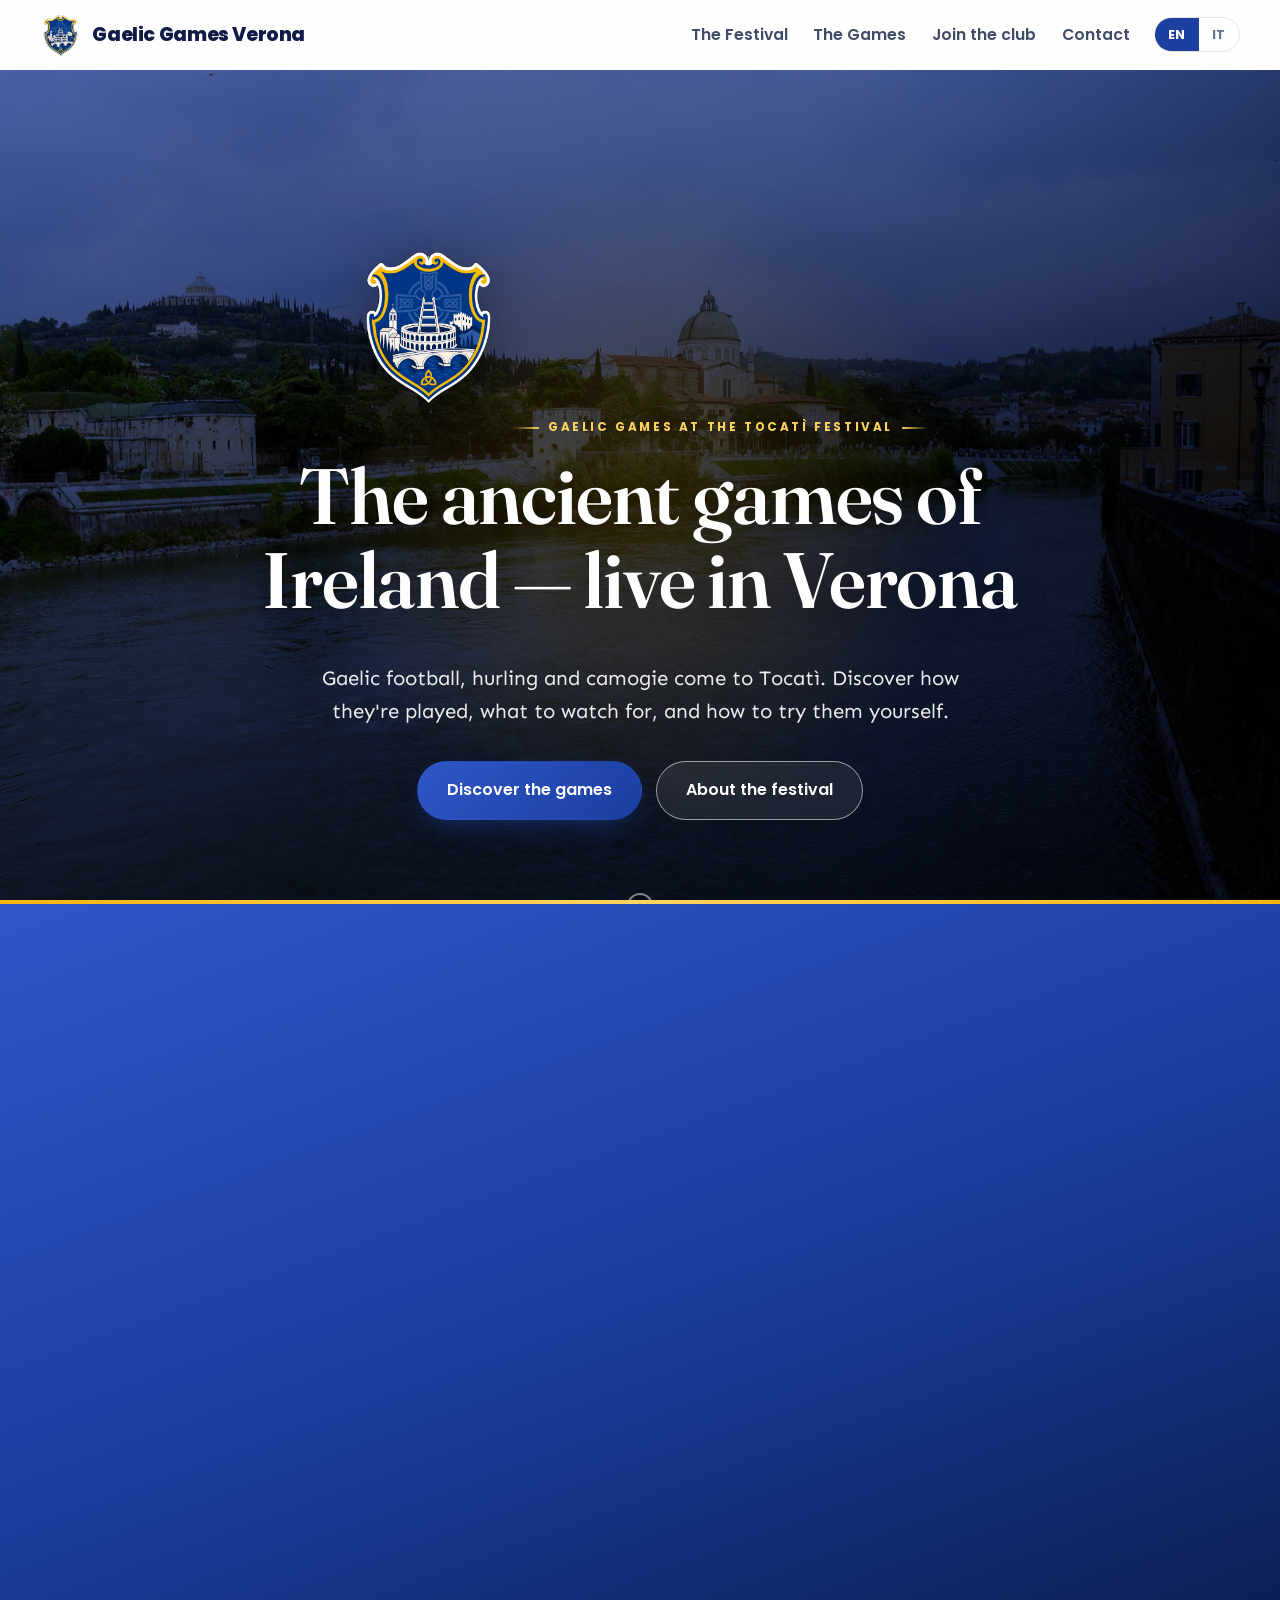
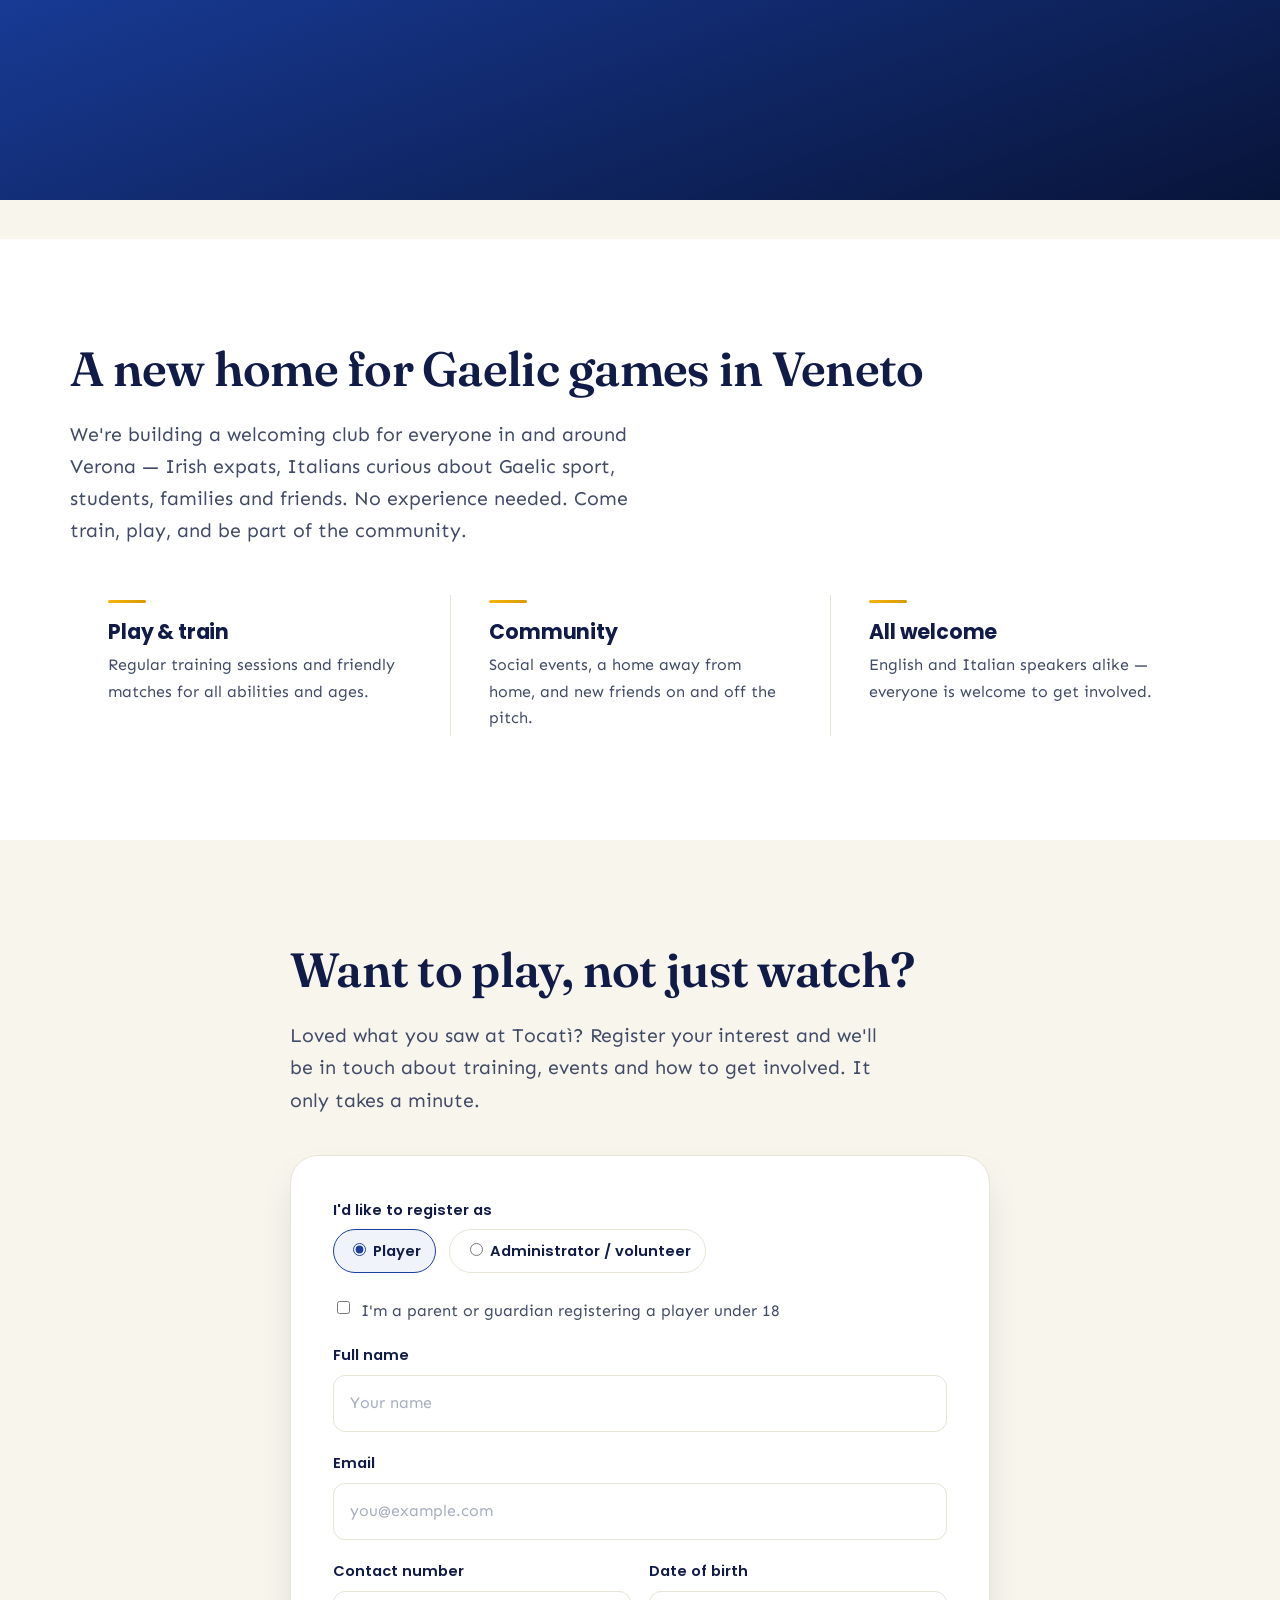
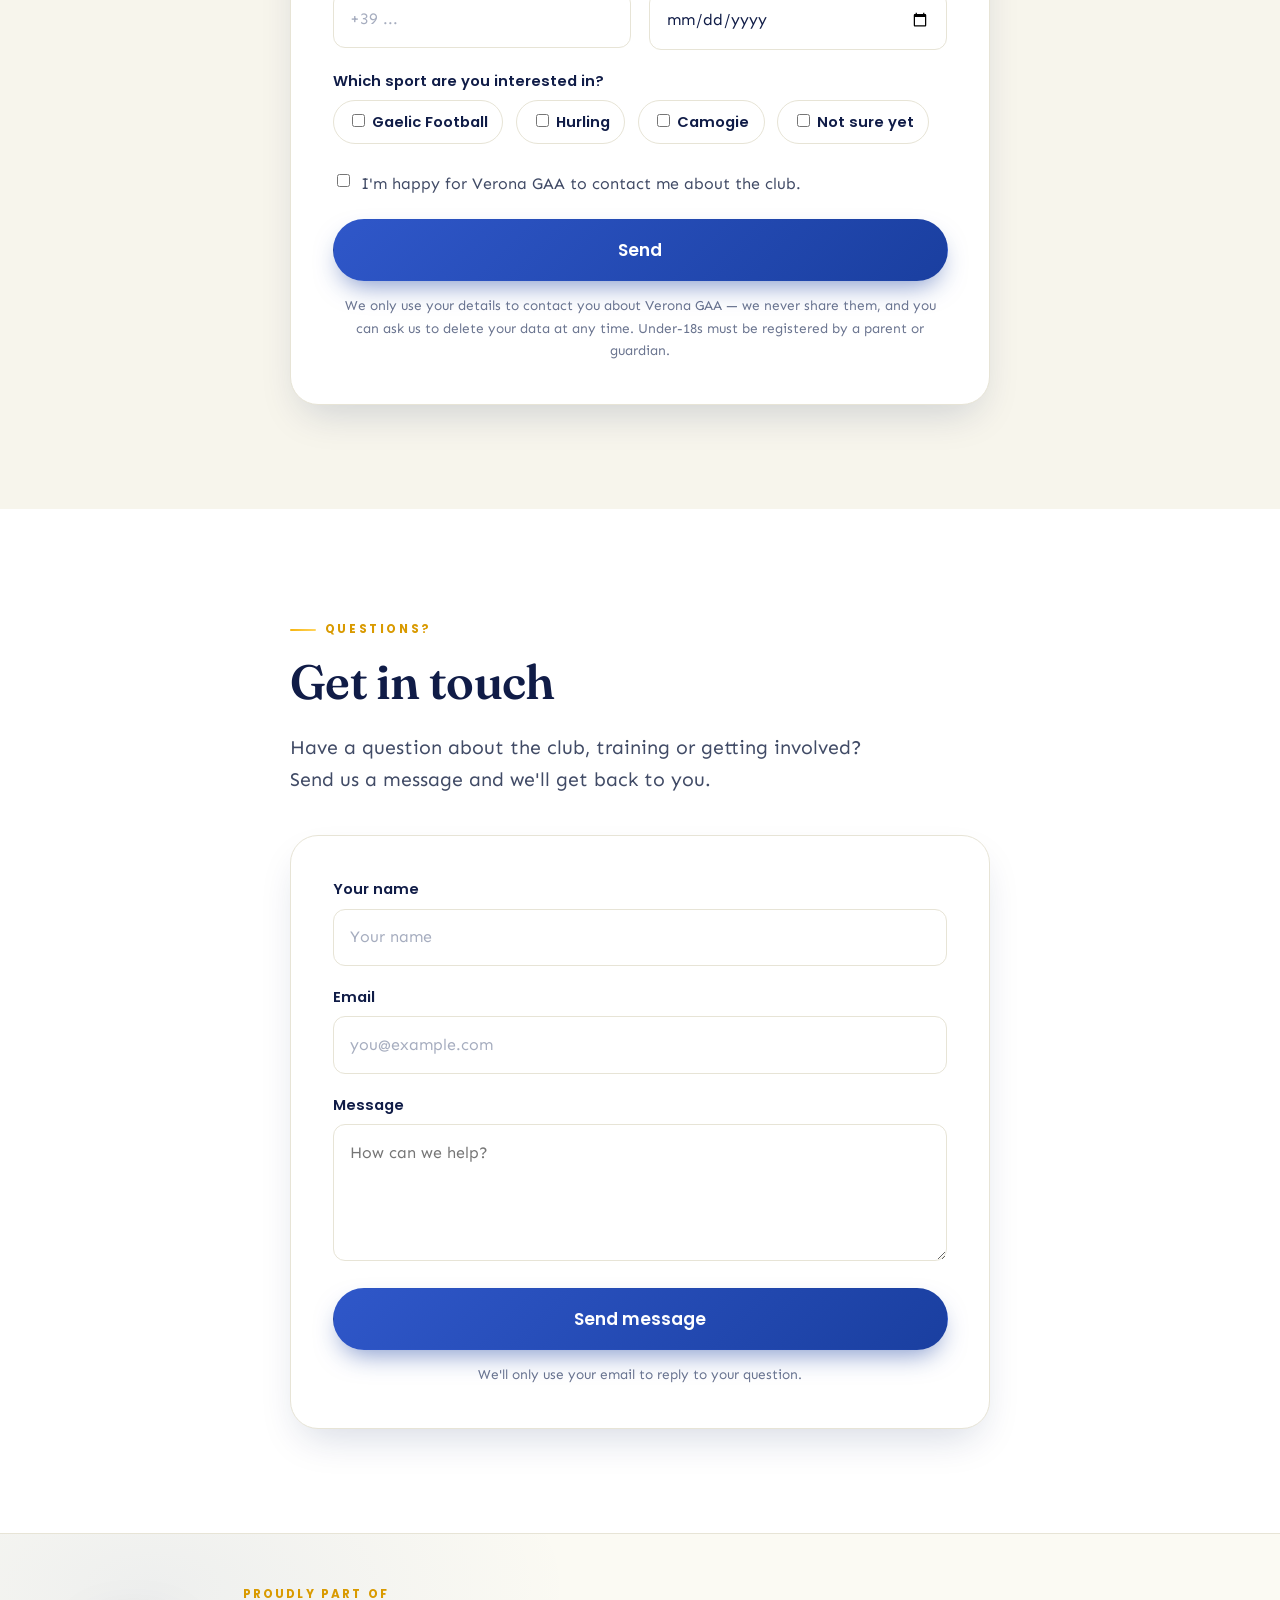
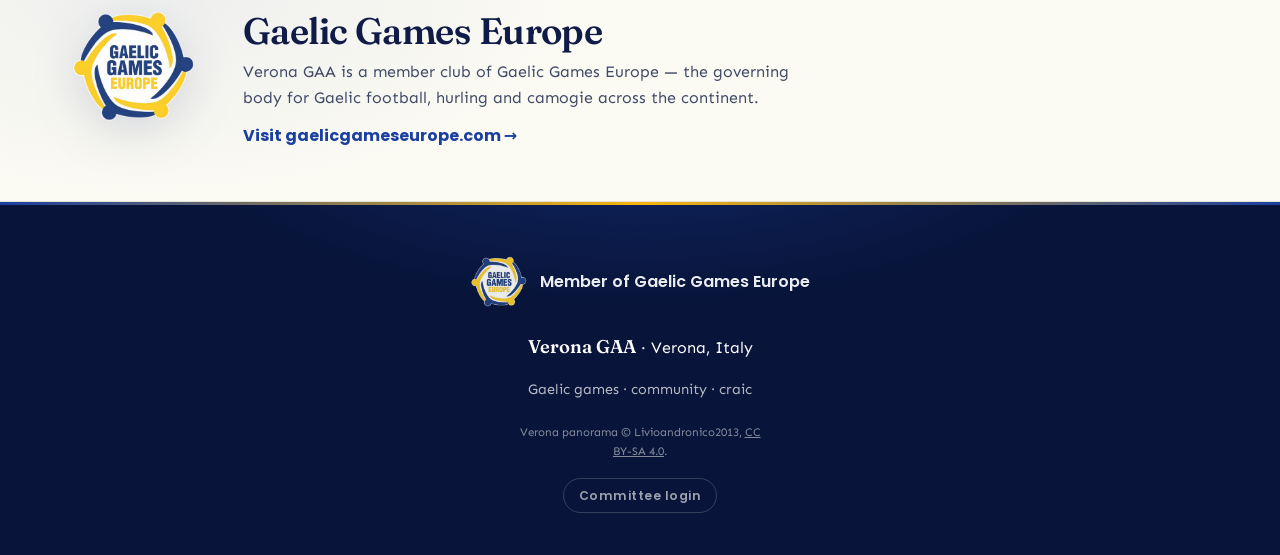
==== index.html @ ad92bbb5 "Desktop About: slicker editorial columns (drop emoji boxes) Replace the three emoji-in-tile cards wi" ====
<!DOCTYPE html>
<html lang="en">
<head>
  <meta charset="UTF-8" />
  <meta name="viewport" content="width=device-width, initial-scale=1.0" />
  <title>Verona GAA — Gaelic Games &amp; Community</title>
  <meta name="description" content="Verona GAA — a new Gaelic Athletic Association club and community in Verona, Italy. Gaelic football, hurling, camogie and craic. All welcome." />
  <link rel="preconnect" href="https://fonts.googleapis.com" />
  <link rel="preconnect" href="https://fonts.gstatic.com" crossorigin />
  <link href="https://fonts.googleapis.com/css2?family=Fraunces:opsz,wght@9..144,400;9..144,500;9..144,600;9..144,700;9..144,900&family=Poppins:wght@400;500;600;700;800&family=Sen:wght@400;600;700;800&display=swap" rel="stylesheet" />
  <link rel="stylesheet" href="styles.css" />
</head>
<body>
  <!-- ===== Header ===== -->
  <header class="site-header">
    <a class="brand" href="#top">
      <img src="assets/crest.png" alt="Verona GAA crest" class="brand-crest" onerror="this.style.display='none'" />
      <span class="brand-name">Gaelic&nbsp;Games&nbsp;Verona</span>
    </a>
    <button class="nav-toggle" type="button" aria-label="Menu" aria-expanded="false" aria-controls="site-nav">
      <span></span><span></span><span></span>
    </button>
    <nav class="site-nav" id="site-nav">
      <a href="#festival" data-i18n="nav.festival">The Festival</a>
      <a href="#games" data-i18n="nav.games">The Games</a>
      <a href="#join" data-i18n="nav.join">Join the club</a>
      <a href="#contact" data-i18n="nav.contact">Contact</a>
    </nav>
    <div class="lang-switch" role="group" aria-label="Language">
      <button type="button" data-lang="en" class="lang-btn is-active" aria-pressed="true">EN</button>
      <button type="button" data-lang="it" class="lang-btn" aria-pressed="false">IT</button>
    </div>
  </header>

  <!-- ===== Hero ===== -->
  <section class="hero" id="top">
    <div class="hero-inner">
      <img src="assets/crest.png" alt="Verona GAA crest" class="hero-crest" onerror="this.style.display='none'" />
      <p class="eyebrow" data-i18n="hero.eyebrow">Gaelic games in Verona, Italy</p>
      <h1 data-i18n="hero.title">Bringing Gaelic games to Verona</h1>
      <p class="hero-sub" data-i18n="hero.sub">A brand-new GAA club and community. Football, hurling, camogie — and plenty of craic. Whether you're Irish abroad, local, or brand new to the game, there's a place for you.</p>
      <div class="hero-cta hero-cta--desktop">
        <a href="#games" class="btn btn-primary" data-i18n="hero.ctaJoin">Discover the games</a>
        <a href="#festival" class="btn btn-ghost" data-i18n="hero.ctaLearn">About the festival</a>
      </div>
      <div class="hero-cta hero-cta--mobile">
        <a href="#join" class="btn btn-primary" data-i18n="hero.ctaJoinClub">Join the club</a>
        <a href="#games" class="btn btn-ghost" data-i18n="hero.ctaDiscover">Discover the games</a>
      </div>
    </div>
    <a href="#about" class="hero-scroll" aria-label="Scroll down">
      <span class="hero-scroll-dot"></span>
    </a>
  </section>

  <!-- ===== Brought to you by Tocatì ===== -->
  <section class="festival" id="festival">
    <div class="festival-inner">
      <div class="festival-logo-wrap">
        <img src="assets/tocati-festival-logo.jpg" alt="Tocatì Festival logo" class="festival-logo"
             onerror="this.onerror=null; this.closest('.festival-logo-wrap').style.display='none';" />
      </div>
      <div class="festival-text">
        <p class="eyebrow festival-kicker" data-i18n="festival.kicker">Brought to you by</p>
        <h2 data-i18n="festival.title">The Tocatì Festival</h2>
        <p class="festival-body" data-i18n="festival.body">Tocatì — “tòca-a-tì”, your turn — is Verona's international festival of street games. Since 2003 it has turned the city into a free, open celebration of traditional play from around the world.</p>
      </div>
      <div class="festival-cta">
        <a class="btn btn-primary" href="https://tocati.it/en/" target="_blank" rel="noopener" data-i18n="festival.link">Explore the festival</a>
      </div>
    </div>
  </section>

  <!-- ===== The Games — photo scroller + lightbox ("What is hurling?") =====
       ADD A PHOTO:  drop a JPG in assets/games/<slug>.jpg and, in that game's
                     <span class="tile-thumb">, add <img src="assets/games/<slug>.jpg" alt="">
                     as the first child. It covers the colour placeholder automatically.
       ADD A VIDEO:  in that game's <div class="tile-detail">, replace the
                     <div class="game-video game-video--empty">…</div> with:
                       <div class="game-video"><iframe src="https://www.youtube.com/embed/ID"
                         title="…" loading="lazy" allowfullscreen></iframe></div>
       EDIT TEXT:    change the games.<slug>.* strings in i18n.js (en AND it).
       ============================================================ -->
  <section class="section section-alt" id="games">
    <div class="section-inner">
      <p class="eyebrow" data-i18n="games.kicker">Watch &amp; learn</p>
      <h2 data-i18n="games.title">The games we're bringing to Tocatì</h2>
      <p class="lead games-intro" data-i18n="games.intro">Traditional Irish games and sports, played live in the streets. Tap any one to watch it in action and learn what you're seeing.</p>
    </div>

    <div class="games-rail-wrap">
      <ul class="games-rail" id="games-rail">
        <li class="game-tile">
          <button class="tile-btn" type="button" data-game="football" aria-haspopup="dialog">
            <span class="tile-thumb" data-thumb="football">
              <img class="tile-photo" alt="" loading="lazy" src="https://i.ytimg.com/vi/vSOe-USZzok/maxresdefault.jpg" onerror="this.onerror=null;this.src='https://i.ytimg.com/vi/vSOe-USZzok/hqdefault.jpg'" />
              <!-- Add a photo: insert <img src="assets/games/football.jpg" alt=""> as the FIRST child of this span -->
              <span class="tile-num">01</span>
              <span class="tile-play" aria-hidden="true"></span>
            </span>
            <span class="tile-body">
              <span class="tile-title" data-i18n="games.football.title">Gaelic Football</span>
              <span class="tile-sum" data-i18n="games.football.sum">A fast, skilful mix of soccer and rugby played with a round ball.</span>
              <span class="tile-cta"><span data-i18n="games.tileCta">Watch &amp; learn</span> &rarr;</span>
            </span>
          </button>
          <div class="tile-detail" hidden>
            <div class="game-video"><iframe src="https://www.youtube-nocookie.com/embed/vSOe-USZzok" title="Gaelic Football" loading="lazy" allow="accelerometer; autoplay; clipboard-write; encrypted-media; gyroscope; picture-in-picture" referrerpolicy="strict-origin-when-cross-origin" allowfullscreen></iframe></div>
            <p class="game-desc" data-i18n="games.football.desc">Fifteen players a side carry, bounce, kick and hand-pass the ball, scoring a point over the crossbar or a three-point goal into the net. Watch for the high catch and long, arcing kicks curling between the posts.</p>
          </div>
        </li>

        <li class="game-tile">
          <button class="tile-btn" type="button" data-game="hurling" aria-haspopup="dialog">
            <span class="tile-thumb" data-thumb="hurling">
              <img class="tile-photo" alt="" loading="lazy" src="https://i.ytimg.com/vi/biFcgUB98ns/maxresdefault.jpg" onerror="this.onerror=null;this.src='https://i.ytimg.com/vi/biFcgUB98ns/hqdefault.jpg'" />
              <!-- Add a photo: insert <img src="assets/games/hurling.jpg" alt=""> as the FIRST child of this span -->
              <span class="tile-num">02</span>
              <span class="tile-play" aria-hidden="true"></span>
            </span>
            <span class="tile-body">
              <span class="tile-title" data-i18n="games.hurling.title">Hurling</span>
              <span class="tile-sum" data-i18n="games.hurling.sum">One of the world's oldest and fastest field sports, played with a stick and ball.</span>
              <span class="tile-cta"><span data-i18n="games.tileCta">Watch &amp; learn</span> &rarr;</span>
            </span>
          </button>
          <div class="tile-detail" hidden>
            <div class="game-video"><iframe src="https://www.youtube-nocookie.com/embed/biFcgUB98ns" title="Hurling" loading="lazy" allow="accelerometer; autoplay; clipboard-write; encrypted-media; gyroscope; picture-in-picture" referrerpolicy="strict-origin-when-cross-origin" allowfullscreen></iframe></div>
            <p class="game-desc" data-i18n="games.hurling.desc">Played with a wooden stick (the hurley) and a small ball (the sliotar), struck along the ground or through the air at over 100 km/h. Watch for players catching a flying sliotar bare-handed and strikes sent the length of the field.</p>
          </div>
        </li>

        <li class="game-tile">
          <button class="tile-btn" type="button" data-game="roadbowling" aria-haspopup="dialog">
            <span class="tile-thumb" data-thumb="roadbowling">
              <img class="tile-photo" alt="" loading="lazy" src="https://i.ytimg.com/vi/viaYwBk9_KU/maxresdefault.jpg" onerror="this.onerror=null;this.src='https://i.ytimg.com/vi/viaYwBk9_KU/hqdefault.jpg'" />
              <!-- Add a photo: insert <img src="assets/games/roadbowling.jpg" alt=""> as the FIRST child of this span -->
              <span class="tile-num">03</span>
              <span class="tile-play" aria-hidden="true"></span>
            </span>
            <span class="tile-body">
              <span class="tile-title" data-i18n="games.roadbowling.title">Road Bowling</span>
              <span class="tile-sum" data-i18n="games.roadbowling.sum">A country-road sport: hurl a small iron ball along the course in as few throws as possible.</span>
              <span class="tile-cta"><span data-i18n="games.tileCta">Watch &amp; learn</span> &rarr;</span>
            </span>
          </button>
          <div class="tile-detail" hidden>
            <div class="game-video"><iframe src="https://www.youtube-nocookie.com/embed/viaYwBk9_KU" title="Road Bowling" loading="lazy" allow="accelerometer; autoplay; clipboard-write; encrypted-media; gyroscope; picture-in-picture" referrerpolicy="strict-origin-when-cross-origin" allowfullscreen></iframe></div>
            <p class="game-desc" data-i18n="games.roadbowling.desc">Description coming soon — we're adding this shortly.</p>
          </div>
        </li>

        <li class="game-tile">
          <button class="tile-btn" type="button" data-game="stonelifting" aria-haspopup="dialog">
            <span class="tile-thumb" data-thumb="stonelifting">
              <img class="tile-photo" alt="" loading="lazy" src="https://i.ytimg.com/vi/-VRlSccPJhk/maxresdefault.jpg" onerror="this.onerror=null;this.src='https://i.ytimg.com/vi/-VRlSccPJhk/hqdefault.jpg'" />
              <!-- Add a photo: insert <img src="assets/games/stonelifting.jpg" alt=""> as the FIRST child of this span -->
              <span class="tile-num">04</span>
              <span class="tile-play" aria-hidden="true"></span>
            </span>
            <span class="tile-body">
              <span class="tile-title" data-i18n="games.stonelifting.title">Stone Lifting</span>
              <span class="tile-sum" data-i18n="games.stonelifting.sum">A raw test of strength — lifting heavy stones, a tradition shared across many cultures.</span>
              <span class="tile-cta"><span data-i18n="games.tileCta">Watch &amp; learn</span> &rarr;</span>
            </span>
          </button>
          <div class="tile-detail" hidden>
            <div class="game-video"><iframe src="https://www.youtube-nocookie.com/embed/-VRlSccPJhk" title="Stone Lifting" loading="lazy" allow="accelerometer; autoplay; clipboard-write; encrypted-media; gyroscope; picture-in-picture" referrerpolicy="strict-origin-when-cross-origin" allowfullscreen></iframe></div>
            <p class="game-desc" data-i18n="games.stonelifting.desc">Description coming soon — we're adding this shortly.</p>
          </div>
        </li>

        <li class="game-tile">
          <button class="tile-btn" type="button" data-game="bataireacht" aria-haspopup="dialog">
            <span class="tile-thumb" data-thumb="bataireacht">
              <img class="tile-photo" alt="" loading="lazy" src="https://i.ytimg.com/vi/kP6BLHADvZk/maxresdefault.jpg" onerror="this.onerror=null;this.src='https://i.ytimg.com/vi/kP6BLHADvZk/hqdefault.jpg'" />
              <!-- Add a photo: insert <img src="assets/games/bataireacht.jpg" alt=""> as the FIRST child of this span -->
              <span class="tile-num">05</span>
              <span class="tile-play" aria-hidden="true"></span>
            </span>
            <span class="tile-body">
              <span class="tile-title" data-i18n="games.bataireacht.title">Bataireacht</span>
              <span class="tile-sum" data-i18n="games.bataireacht.sum">Traditional Irish stick-fighting, played with a wooden stick known as the bata.</span>
              <span class="tile-cta"><span data-i18n="games.tileCta">Watch &amp; learn</span> &rarr;</span>
            </span>
          </button>
          <div class="tile-detail" hidden>
            <div class="game-video"><iframe src="https://www.youtube-nocookie.com/embed/kP6BLHADvZk" title="Bataireacht" loading="lazy" allow="accelerometer; autoplay; clipboard-write; encrypted-media; gyroscope; picture-in-picture" referrerpolicy="strict-origin-when-cross-origin" allowfullscreen></iframe></div>
            <p class="game-desc" data-i18n="games.bataireacht.desc">Description coming soon — we're adding this shortly.</p>
          </div>
        </li>

        <li class="game-tile">
          <button class="tile-btn" type="button" data-game="handball" aria-haspopup="dialog">
            <span class="tile-thumb" data-thumb="handball">
              <img class="tile-photo" alt="" loading="lazy" src="https://i.ytimg.com/vi/opKbELbJEQQ/maxresdefault.jpg" onerror="this.onerror=null;this.src='https://i.ytimg.com/vi/opKbELbJEQQ/hqdefault.jpg'" />
              <!-- Add a photo: insert <img src="assets/games/handball.jpg" alt=""> as the FIRST child of this span -->
              <span class="tile-num">06</span>
              <span class="tile-play" aria-hidden="true"></span>
            </span>
            <span class="tile-body">
              <span class="tile-title" data-i18n="games.handball.title">Handball</span>
              <span class="tile-sum" data-i18n="games.handball.sum">A fast court game — strike a small ball against a wall with a gloved hand.</span>
              <span class="tile-cta"><span data-i18n="games.tileCta">Watch &amp; learn</span> &rarr;</span>
            </span>
          </button>
          <div class="tile-detail" hidden>
            <div class="game-video"><iframe src="https://www.youtube-nocookie.com/embed/opKbELbJEQQ" title="Handball" loading="lazy" allow="accelerometer; autoplay; clipboard-write; encrypted-media; gyroscope; picture-in-picture" referrerpolicy="strict-origin-when-cross-origin" allowfullscreen></iframe></div>
            <p class="game-desc" data-i18n="games.handball.desc">Description coming soon — we're adding this shortly.</p>
          </div>
        </li>

        <li class="game-tile">
          <button class="tile-btn" type="button" data-game="camogie" aria-haspopup="dialog">
            <span class="tile-thumb" data-thumb="camogie">
              <img class="tile-photo" alt="" loading="lazy" src="https://i.ytimg.com/vi/i5YweOzwYBA/maxresdefault.jpg" onerror="this.onerror=null;this.src='https://i.ytimg.com/vi/i5YweOzwYBA/hqdefault.jpg'" />
              <!-- Add a photo: insert <img src="assets/games/camogie.jpg" alt=""> as the FIRST child of this span -->
              <span class="tile-num">07</span>
              <span class="tile-play" aria-hidden="true"></span>
            </span>
            <span class="tile-body">
              <span class="tile-title" data-i18n="games.camogie.title">Camogie</span>
              <span class="tile-sum" data-i18n="games.camogie.sum">The women's game of hurling — skill, speed and serious craic.</span>
              <span class="tile-cta"><span data-i18n="games.tileCta">Watch &amp; learn</span> &rarr;</span>
            </span>
          </button>
          <div class="tile-detail" hidden>
            <div class="game-video"><iframe src="https://www.youtube-nocookie.com/embed/i5YweOzwYBA" title="Camogie" loading="lazy" allow="accelerometer; autoplay; clipboard-write; encrypted-media; gyroscope; picture-in-picture" referrerpolicy="strict-origin-when-cross-origin" allowfullscreen></iframe></div>
            <p class="game-desc" data-i18n="games.camogie.desc">The women's version of hurling, played with the same hurley and sliotar and almost identical rules, with over a century of history. Expect the same blistering skill and speed — first-touch control, overhead strikes and pinpoint scoring.</p>
          </div>
        </li>

        <li class="game-tile">
          <button class="tile-btn" type="button" data-game="pocfada" aria-haspopup="dialog">
            <span class="tile-thumb" data-thumb="pocfada">
              <img class="tile-photo" alt="" loading="lazy" src="https://i.ytimg.com/vi/NZxoW_zWszU/maxresdefault.jpg" onerror="this.onerror=null;this.src='https://i.ytimg.com/vi/NZxoW_zWszU/hqdefault.jpg'" />
              <!-- Add a photo: insert <img src="assets/games/pocfada.jpg" alt=""> as the FIRST child of this span -->
              <span class="tile-num">08</span>
              <span class="tile-play" aria-hidden="true"></span>
            </span>
            <span class="tile-body">
              <span class="tile-title" data-i18n="games.pocfada.title">Poc Fada</span>
              <span class="tile-sum" data-i18n="games.pocfada.sum">“The long puck” — send the sliotar over a set course in the fewest strikes of the hurley.</span>
              <span class="tile-cta"><span data-i18n="games.tileCta">Watch &amp; learn</span> &rarr;</span>
            </span>
          </button>
          <div class="tile-detail" hidden>
            <div class="game-video"><iframe src="https://www.youtube-nocookie.com/embed/NZxoW_zWszU" title="Poc Fada" loading="lazy" allow="accelerometer; autoplay; clipboard-write; encrypted-media; gyroscope; picture-in-picture" referrerpolicy="strict-origin-when-cross-origin" allowfullscreen></iframe></div>
            <p class="game-desc" data-i18n="games.pocfada.desc">Description coming soon — we're adding this shortly.</p>
          </div>
        </li>

        <li class="game-tile">
          <button class="tile-btn" type="button" data-game="rounders" aria-haspopup="dialog">
            <span class="tile-thumb" data-thumb="rounders">
              <img class="tile-photo" alt="" loading="lazy" src="https://i.ytimg.com/vi/kzDN1ic-Kic/maxresdefault.jpg" onerror="this.onerror=null;this.src='https://i.ytimg.com/vi/kzDN1ic-Kic/hqdefault.jpg'" />
              <!-- Add a photo: insert <img src="assets/games/rounders.jpg" alt=""> as the FIRST child of this span -->
              <span class="tile-num">09</span>
              <span class="tile-play" aria-hidden="true"></span>
            </span>
            <span class="tile-body">
              <span class="tile-title" data-i18n="games.rounders.title">Rounders</span>
              <span class="tile-sum" data-i18n="games.rounders.sum">A bat-and-ball game and one of the four Gaelic games, cousin to baseball.</span>
              <span class="tile-cta"><span data-i18n="games.tileCta">Watch &amp; learn</span> &rarr;</span>
            </span>
          </button>
          <div class="tile-detail" hidden>
            <div class="game-video"><iframe src="https://www.youtube-nocookie.com/embed/kzDN1ic-Kic" title="Rounders" loading="lazy" allow="accelerometer; autoplay; clipboard-write; encrypted-media; gyroscope; picture-in-picture" referrerpolicy="strict-origin-when-cross-origin" allowfullscreen></iframe></div>
            <p class="game-desc" data-i18n="games.rounders.desc">Description coming soon — we're adding this shortly.</p>
          </div>
        </li>
      </ul>
      <button class="rail-nav rail-prev" type="button" aria-label="Scroll left">&lsaquo;</button>
      <button class="rail-nav rail-next" type="button" aria-label="Scroll right">&rsaquo;</button>
    </div>

    <!-- Lightbox -->
    <div class="game-modal" id="game-modal" hidden>
      <div class="game-modal-backdrop" data-close></div>
      <div class="game-modal-card" role="dialog" aria-modal="true" aria-labelledby="game-modal-title">
        <button class="game-modal-close" type="button" data-close aria-label="Close">&times;</button>
        <h3 class="game-modal-title" id="game-modal-title"></h3>
        <div class="game-modal-body"></div>
      </div>
    </div>
  </section>

  <!-- ===== About / come and play ===== -->
  <section class="section" id="about">
    <div class="section-inner">
      <!-- Desktop version -->
      <div class="about-desktop">
        <h2 data-i18n="about.title">A new home for Gaelic games in Veneto</h2>
        <p class="lead" data-i18n="about.body">We're building a welcoming club for everyone in and around Verona — Irish expats, Italians curious about Gaelic sport, students, families and friends. No experience needed. Come train, play, and be part of the community.</p>
        <div class="cards">
          <div class="card">
            <span class="card-accent"></span>
            <h3 data-i18n="about.card1.title">Play &amp; train</h3>
            <p data-i18n="about.card1.body">Regular training sessions and friendly matches for all abilities and ages.</p>
          </div>
          <div class="card">
            <span class="card-accent"></span>
            <h3 data-i18n="about.card2.title">Community</h3>
            <p data-i18n="about.card2.body">Social events, a home away from home, and new friends on and off the pitch.</p>
          </div>
          <div class="card">
            <span class="card-accent"></span>
            <h3 data-i18n="about.card3.title">All welcome</h3>
            <p data-i18n="about.card3.body">English and Italian speakers alike — everyone is welcome to get involved.</p>
          </div>
        </div>
      </div>

      <!-- Mobile version: concise, editorial -->
      <div class="about-mobile">
        <p class="eyebrow" data-i18n="aboutm.kicker">The club</p>
        <h2 data-i18n="aboutm.title">A community, first</h2>
        <p class="lead" data-i18n="aboutm.body">Verona GAA is a community first — and a sports club that opens the door to international travel, new friends and the craic. Beginners welcome. Social members welcome.</p>
        <ul class="about-points">
          <li>
            <span class="ap-t" data-i18n="aboutm.p1.t">Community first</span>
            <span class="ap-d" data-i18n="aboutm.p1.d">Social members, families and friends — everyone belongs, on and off the pitch.</span>
          </li>
          <li>
            <span class="ap-t" data-i18n="aboutm.p2.t">Play &amp; travel</span>
            <span class="ap-d" data-i18n="aboutm.p2.d">Train, play and travel abroad for fixtures and tournaments — for all involved.</span>
          </li>
          <li>
            <span class="ap-t" data-i18n="aboutm.p3.t">All welcome</span>
            <span class="ap-d" data-i18n="aboutm.p3.d">Beginners thrive here — no experience needed, and every language spoken.</span>
          </li>
        </ul>
      </div>
    </div>
  </section>

  <!-- ===== Join / Form ===== -->
  <section class="section" id="join">
    <div class="section-inner section-narrow">
      <h2 data-i18n="join.title">Register your interest</h2>
      <p class="lead" data-i18n="join.body">Fill in the form below and we'll be in touch about training, events and how to get involved. It only takes a minute.</p>

      <form class="join-form" name="verona-gaa-signup" method="POST" novalidate>
        <p class="hp-field" aria-hidden="true">
          <label>Don't fill this out if you're human: <input name="bot-field" tabindex="-1" autocomplete="off" /></label>
        </p>

        <!-- Player or administrator -->
        <div class="field">
          <span class="field-label" data-i18n="form.role.label">I'd like to register as</span>
          <div class="checks">
            <label class="check"><input type="radio" name="role" value="player" checked /> <span data-i18n="form.role.player">Player</span></label>
            <label class="check"><input type="radio" name="role" value="administrator" /> <span data-i18n="form.role.admin">Administrator / volunteer</span></label>
          </div>
        </div>

        <!-- Parent registering an under-18 -->
        <label class="check parent-toggle">
          <input type="checkbox" id="is-parent" name="registering_for_u18" value="yes" />
          <span data-i18n="form.parent.toggle">I'm a parent or guardian registering a player under 18</span>
        </label>

        <!-- Player's details (shown only for U18 registrations) -->
        <fieldset class="u18-block" id="u18-block" hidden>
          <legend data-i18n="form.u18.legend">Player's details (under 18)</legend>
          <div class="field-row">
            <div class="field">
              <label for="player_name" data-i18n="form.u18.name.label">Player's full name</label>
              <input type="text" id="player_name" name="player_name" data-i18n-attr="placeholder" data-i18n="form.u18.name.ph" placeholder="Child's name" />
            </div>
            <div class="field">
              <label for="player_dob" data-i18n="form.u18.dob.label">Player's date of birth</label>
              <input type="date" id="player_dob" name="player_dob" />
            </div>
          </div>
        </fieldset>

        <p class="section-hint" id="contact-hint" data-i18n="form.contactHint" hidden>Your details (parent / guardian)</p>

        <div class="field">
          <label for="name" data-i18n="form.name.label">Full name</label>
          <input type="text" id="name" name="name" autocomplete="name" required data-i18n-attr="placeholder" data-i18n="form.name.ph" placeholder="Your name" />
        </div>

        <div class="field">
          <label for="email" data-i18n="form.email.label">Email</label>
          <input type="email" id="email" name="email" autocomplete="email" required data-i18n-attr="placeholder" data-i18n="form.email.ph" placeholder="you@example.com" />
        </div>

        <div class="field-row">
          <div class="field">
            <label for="phone" data-i18n="form.phone.label">Contact number</label>
            <input type="tel" id="phone" name="phone" autocomplete="tel" required data-i18n-attr="placeholder" data-i18n="form.phone.ph" placeholder="+39 ..." />
          </div>
          <div class="field" id="dob-field">
            <label for="dob" data-i18n="form.dob.label">Date of birth</label>
            <input type="date" id="dob" name="dob" required />
          </div>
        </div>

        <div class="field">
          <span class="field-label" data-i18n="form.interest.label">Which sport are you interested in?</span>
          <div class="checks">
            <label class="check"><input type="checkbox" name="interest" value="gaelic-football" /> <span data-i18n="form.interest.football">Gaelic Football</span></label>
            <label class="check"><input type="checkbox" name="interest" value="hurling" /> <span data-i18n="form.interest.hurling">Hurling</span></label>
            <label class="check"><input type="checkbox" name="interest" value="camogie" /> <span data-i18n="form.interest.camogie">Camogie</span></label>
            <label class="check"><input type="checkbox" name="interest" value="not-sure" /> <span data-i18n="form.interest.unsure">Not sure yet</span></label>
          </div>
        </div>

        <label class="check consent">
          <input type="checkbox" name="consent" required />
          <span data-i18n="form.consent">I'm happy for Verona GAA to contact me about the club.</span>
        </label>

        <button type="submit" class="btn btn-primary btn-block" data-i18n="form.submit">Send</button>
        <p class="form-note" data-i18n="form.note">We'll never share your details. You can unsubscribe any time.</p>
      </form>
    </div>
  </section>

  <!-- ===== Contact / questions ===== -->
  <section class="section" id="contact">
    <div class="section-inner section-narrow">
      <p class="eyebrow" data-i18n="contact.kicker">Questions?</p>
      <h2 data-i18n="contact.title">Get in touch</h2>
      <p class="lead" data-i18n="contact.body">Have a question about the club, training or getting involved? Send us a message and we'll get back to you.</p>

      <form class="join-form contact-form" name="verona-gaa-contact" method="POST" novalidate>
        <p class="hp-field" aria-hidden="true">
          <label>Don't fill this out if you're human: <input name="bot-field" tabindex="-1" autocomplete="off" /></label>
        </p>
        <div class="field">
          <label for="c_name" data-i18n="contact.name.label">Your name</label>
          <input type="text" id="c_name" name="name" autocomplete="name" required data-i18n-attr="placeholder" data-i18n="contact.name.ph" placeholder="Your name" />
        </div>
        <div class="field">
          <label for="c_email" data-i18n="contact.email.label">Email</label>
          <input type="email" id="c_email" name="email" autocomplete="email" required data-i18n-attr="placeholder" data-i18n="contact.email.ph" placeholder="you@example.com" />
        </div>
        <div class="field">
          <label for="c_message" data-i18n="contact.message.label">Message</label>
          <textarea id="c_message" name="message" rows="4" required data-i18n-attr="placeholder" data-i18n="contact.message.ph" placeholder="How can we help?"></textarea>
        </div>
        <button type="submit" class="btn btn-primary btn-block" data-i18n="contact.submit">Send message</button>
        <p class="form-note" data-i18n="contact.note">We'll only use your email to reply to your question.</p>
      </form>
    </div>
  </section>

  <!-- ===== Affiliation: Gaelic Games Europe (governing body) ===== -->
  <section class="affiliation" id="gge">
    <div class="affiliation-inner">
      <img src="assets/gge-crest.png" alt="Gaelic Games Europe crest" class="gge-crest" onerror="this.style.display='none'" />
      <div class="affiliation-text">
        <p class="affiliation-kicker" data-i18n="gge.kicker">Proudly part of</p>
        <h2 class="affiliation-title" data-i18n="gge.title">Gaelic Games Europe</h2>
        <p class="affiliation-body" data-i18n="gge.body">Verona GAA is a member club of Gaelic Games Europe — the governing body for Gaelic football, hurling and camogie across the continent.</p>
        <a class="affiliation-link" href="https://gaelicgameseurope.com/" target="_blank" rel="noopener" data-i18n="gge.link">Visit gaelicgameseurope.com →</a>
      </div>
    </div>
  </section>

  <!-- ===== Footer ===== -->
  <footer class="site-footer">
    <a href="https://gaelicgameseurope.com/" target="_blank" rel="noopener" class="footer-gge" aria-label="Gaelic Games Europe">
      <img src="assets/gge-crest.png" alt="Gaelic Games Europe crest" onerror="this.style.display='none'" />
      <span data-i18n="footer.gge">Member of Gaelic Games Europe</span>
    </a>
    <p>
      <strong>Verona&nbsp;GAA</strong> · <span data-i18n="footer.location">Verona, Italy</span>
    </p>
    <p class="muted" data-i18n="footer.tagline">Gaelic games · community · craic</p>
    <p class="credit">Verona panorama © Livioandronico2013, <a href="https://creativecommons.org/licenses/by-sa/4.0" target="_blank" rel="noopener">CC BY-SA 4.0</a>.</p>
    <a class="footer-login" href="/admin" data-i18n="footer.login">Committee login</a>
  </footer>

  <!-- ====================================================================
       Where signups are sent. Paste your Power Automate "When an HTTP
       request is received" URL between the quotes to go live.
       Leave blank for demo mode (shows the thank-you message, sends nothing).
       ==================================================================== -->
  <script>
    // To go live: after provisioning the database + env vars (see ADMIN-SETUP.md),
    // change the endpoint below to "/api/register". Blank = demo mode (shows the
    // thank-you, stores nothing).
    window.VERONA_FORM_ENDPOINT = "/api/register";
    // Our own /api/register is same-origin and returns JSON, so use "cors".
    window.VERONA_FORM_MODE = "cors";
  </script>
  <script src="i18n.js"></script>
  <script src="script.js"></script>

  <!-- Vercel Web Analytics (cookieless — no consent banner needed).
       Collects data only once Analytics is enabled for the project in Vercel. -->
  <script>window.va = window.va || function () { (window.vaq = window.vaq || []).push(arguments); };</script>
  <script defer src="/_vercel/insights/script.js"></script>
</body>
</html>
---- styles.css ----
/* ============================================================
   Verona GAA — theme
   Royal blue + gold from the crest, elevated with an editorial
   serif display face (Fraunces), depth, grain and motion.
   Tweak the three brand variables to re-theme the whole site.
   ============================================================ */
:root {
  --brand:        #1a3fa0;   /* crest royal blue */
  --brand-2:      #2f57c9;   /* brighter blue for gradients */
  --brand-dark:   #0d1f57;   /* deep navy (shadows/gradient) */
  --brand-ink:    #081439;   /* near-black navy */
  --accent:       #f6b40e;   /* crest gold */
  --accent-2:     #ffd45e;   /* light gold highlight */
  --accent-dark:  #d99a00;
  --ink:          #101c47;   /* navy ink for headings */
  --body:         #414b66;   /* body text */
  --muted:        #6b7590;
  --bg:           #ffffff;
  --bg-alt:       #f7f5ec;   /* warm cream from the crest landmarks */
  --bg-cream:     #fbfaf3;
  --line:         #e7e4d6;
  --card:         #ffffff;

  --radius:       18px;
  --radius-sm:    12px;
  --radius-lg:    28px;
  --shadow-sm:    0 2px 10px rgba(13, 31, 87, .06);
  --shadow:       0 18px 40px -12px rgba(13, 31, 87, .18);
  --shadow-lg:    0 40px 80px -24px rgba(13, 31, 87, .32);
  --ring:         0 0 0 3px rgba(26, 63, 160, .18);

  --maxw:         1140px;
  --font-display: "Fraunces", Georgia, "Times New Roman", serif;
  --font-head:    "Poppins", system-ui, sans-serif;
  --font-body:    "Sen", system-ui, sans-serif;

  --ease:         cubic-bezier(.2, .7, .2, 1);
}

* { box-sizing: border-box; }

html { scroll-behavior: smooth; }
@media (prefers-reduced-motion: reduce) {
  html { scroll-behavior: auto; }
}

body {
  margin: 0;
  font-family: var(--font-body);
  color: var(--body);
  background: var(--bg);
  line-height: 1.65;
  -webkit-font-smoothing: antialiased;
  text-rendering: optimizeLegibility;
  overflow-x: hidden;
}

/* Fine grain overlay to kill the flat "template" feel */
body::before {
  content: "";
  position: fixed;
  inset: 0;
  z-index: 9999;
  pointer-events: none;
  opacity: .035;
  mix-blend-mode: multiply;
  background-image: url("data:image/svg+xml,%3Csvg xmlns='http://www.w3.org/2000/svg' width='120' height='120'%3E%3Cfilter id='n'%3E%3CfeTurbulence type='fractalNoise' baseFrequency='.9' numOctaves='2'/%3E%3C/filter%3E%3Crect width='100%25' height='100%25' filter='url(%23n)'/%3E%3C/svg%3E");
}

h1, h2, h3 { color: var(--ink); line-height: 1.08; margin: 0 0 .5em; }
h1, h2 {
  font-family: var(--font-display);
  font-weight: 600;
  font-optical-sizing: auto;
  letter-spacing: -0.015em;
}
h1 { font-size: clamp(2.6rem, 7vw, 4.9rem); font-weight: 600; }
h2 { font-size: clamp(1.9rem, 4.2vw, 3rem); }
h3 { font-family: var(--font-head); font-size: 1.22rem; font-weight: 700; letter-spacing: -.01em; }
p { margin: 0 0 1rem; }
a { color: inherit; }

.accent-word { color: var(--brand); font-style: italic; }

/* ===== Kicker / eyebrow ===== */
.eyebrow {
  display: inline-flex; align-items: center; gap: .55rem;
  text-transform: uppercase; letter-spacing: .22em; font-size: .74rem; font-weight: 700;
  color: var(--accent-dark); font-family: var(--font-head); margin: 0 0 1rem;
}
.eyebrow::before {
  content: ""; width: 26px; height: 2px; border-radius: 2px;
  background: linear-gradient(90deg, var(--accent), var(--accent-2));
}

/* ===== Buttons ===== */
.btn {
  position: relative;
  display: inline-flex; align-items: center; justify-content: center; gap: .5rem;
  padding: .95rem 1.8rem;
  border-radius: 999px;
  font-family: var(--font-head);
  font-weight: 600; font-size: 1rem;
  text-decoration: none;
  cursor: pointer;
  border: 1.5px solid transparent;
  transition: transform .18s var(--ease), box-shadow .25s var(--ease), background .25s var(--ease), border-color .25s var(--ease);
  will-change: transform;
}
.btn:hover { transform: translateY(-2px); }
.btn:active { transform: translateY(0); }
.btn-primary {
  color: #fff;
  background: linear-gradient(135deg, var(--brand-2), var(--brand));
  box-shadow: 0 12px 26px -8px rgba(26, 63, 160, .55);
}
.btn-primary:hover { box-shadow: 0 18px 34px -8px rgba(26, 63, 160, .62); }
.btn-ghost {
  background: rgba(255,255,255,.08); color: #fff;
  border-color: rgba(255,255,255,.55);
  backdrop-filter: blur(6px);
}
.btn-ghost:hover { background: rgba(255,255,255,.18); border-color: #fff; }
.btn-block { width: 100%; padding: 1.05rem; font-size: 1.08rem; }

/* ===== Header ===== */
.site-header {
  position: sticky; top: 0; z-index: 30;
  display: flex; align-items: center; gap: 1.5rem;
  padding: .85rem clamp(1rem, 4vw, 2.5rem);
  background: rgba(255,255,255,.72);
  backdrop-filter: saturate(1.4) blur(14px);
  -webkit-backdrop-filter: saturate(1.4) blur(14px);
  border-bottom: 1px solid transparent;
  transition: padding .3s var(--ease), background .3s var(--ease), border-color .3s var(--ease), box-shadow .3s var(--ease);
}
.site-header.is-stuck {
  padding-top: .55rem; padding-bottom: .55rem;
  background: rgba(255,255,255,.88);
  border-bottom-color: var(--line);
  box-shadow: var(--shadow-sm);
}
.brand { display: flex; align-items: center; gap: .65rem; text-decoration: none; font-family: var(--font-head); font-weight: 800; color: var(--ink); }
.brand-crest { height: 42px; width: auto; transition: height .3s var(--ease); }
.site-header.is-stuck .brand-crest { height: 34px; }
.brand-name { font-size: clamp(1rem, 3vw, 1.2rem); letter-spacing: -.02em; line-height: 1.12; }
.site-nav { display: flex; gap: 1.6rem; margin-left: auto; }
.site-nav a {
  position: relative; text-decoration: none; font-family: var(--font-head);
  font-weight: 600; font-size: .98rem; color: var(--body); padding: .2rem 0;
}
.site-nav a::after {
  content: ""; position: absolute; left: 0; right: 100%; bottom: -2px; height: 2px;
  background: linear-gradient(90deg, var(--brand), var(--accent));
  border-radius: 2px; transition: right .28s var(--ease);
}
.site-nav a:hover { color: var(--brand); }
.site-nav a:hover::after { right: 0; }

.nav-toggle {
  display: none; width: 44px; height: 44px; padding: 0;
  border: 1px solid var(--line); border-radius: 12px; background: #fff; cursor: pointer;
  flex-direction: column; align-items: center; justify-content: center; gap: 4px;
}
.nav-toggle span { display: block; width: 20px; height: 2px; border-radius: 2px; background: var(--ink); transition: transform .25s var(--ease), opacity .2s var(--ease); }
.site-header.nav-open .nav-toggle span:nth-child(1) { transform: translateY(6px) rotate(45deg); }
.site-header.nav-open .nav-toggle span:nth-child(2) { opacity: 0; }
.site-header.nav-open .nav-toggle span:nth-child(3) { transform: translateY(-6px) rotate(-45deg); }

.lang-switch { display: inline-flex; border: 1px solid var(--line); border-radius: 999px; overflow: hidden; background: #fff; }
.lang-btn { border: 0; background: transparent; padding: .45rem .85rem; font-family: var(--font-head); font-weight: 700; font-size: .8rem; cursor: pointer; color: var(--muted); transition: color .2s, background .2s; }
.lang-btn:hover { color: var(--brand); }
.lang-btn.is-active { background: var(--brand); color: #fff; }

/* ===== Hero ===== */
.hero {
  position: relative;
  min-height: 100svh;
  display: flex; align-items: center; justify-content: center;
  color: #fff;
  background-color: var(--brand-ink);
  background-image:
    radial-gradient(1200px 620px at 78% -8%, rgba(90,130,240,.28), transparent 62%),
    linear-gradient(150deg, rgba(20,50,140,.72) 0%, rgba(8,20,57,.93) 62%, rgba(8,20,57,.97) 100%),
    url("assets/verona-hero.jpg");
  background-size: cover;
  background-position: center 40%;
  background-repeat: no-repeat;
  background-blend-mode: screen, multiply, normal;
  padding: clamp(5rem, 12vh, 8rem) clamp(1.2rem, 4vw, 2.5rem) clamp(4rem, 9vh, 6rem);
  text-align: center;
  overflow: hidden;
}
/* animated gold glow */
.hero::after {
  content: ""; position: absolute; z-index: 0;
  width: 60vw; height: 60vw; max-width: 720px; max-height: 720px;
  left: 50%; top: 8%; transform: translateX(-50%);
  background: radial-gradient(circle, rgba(246,180,14,.18), transparent 65%);
  filter: blur(20px);
  animation: floatGlow 12s ease-in-out infinite alternate;
  pointer-events: none;
}
@keyframes floatGlow {
  from { transform: translate(-54%, 0) scale(1); opacity: .8; }
  to   { transform: translate(-46%, 4%) scale(1.12); opacity: 1; }
}
.hero-inner { position: relative; z-index: 1; max-width: 860px; margin: 0 auto; }
.hero-crest {
  height: clamp(96px, 15vw, 156px); width: auto; margin: 0 auto 1.6rem;
  filter: drop-shadow(0 14px 30px rgba(0,0,0,.4));
  animation: crestIn 1s var(--ease) both;
}
@keyframes crestIn { from { opacity: 0; transform: translateY(14px) scale(.94); } to { opacity: 1; transform: none; } }
.hero .eyebrow { color: var(--accent-2); justify-content: center; }
.hero .eyebrow::before { background: linear-gradient(90deg, transparent, var(--accent-2)); }
.hero .eyebrow::after { content: ""; width: 26px; height: 2px; border-radius: 2px; background: linear-gradient(90deg, var(--accent-2), transparent); }
.hero h1 { color: #fff; text-shadow: 0 4px 30px rgba(0,0,0,.35); }
.hero h1 .accent-word { color: var(--accent-2); }
.hero-sub {
  font-size: clamp(1.05rem, 2vw, 1.28rem); color: rgba(255,255,255,.92);
  max-width: 640px; margin: 1.2rem auto 2.1rem; line-height: 1.6;
}
.hero-cta { display: flex; gap: .9rem; justify-content: center; flex-wrap: wrap; }
.hero-cta--mobile { display: none; }

.hero-scroll {
  position: absolute; z-index: 1; left: 50%; bottom: clamp(1.2rem, 4vh, 2.2rem);
  transform: translateX(-50%);
  width: 26px; height: 42px; border: 2px solid rgba(255,255,255,.5); border-radius: 999px;
  display: flex; justify-content: center;
}
.hero-scroll-dot {
  width: 4px; height: 8px; margin-top: 7px; border-radius: 999px; background: #fff;
  animation: scrollDot 1.8s var(--ease) infinite;
}
@keyframes scrollDot { 0% { opacity: 0; transform: translateY(-4px); } 40% { opacity: 1; } 80%,100% { opacity: 0; transform: translateY(10px); } }

/* ===== Sections ===== */
.section { position: relative; padding: clamp(3.5rem, 9vw, 6.5rem) clamp(1.2rem, 4vw, 2.5rem); }
.section-alt { background: var(--bg-alt); }
.section-inner { max-width: var(--maxw); margin: 0 auto; }
.section-narrow { max-width: 700px; }
.lead { font-size: clamp(1.08rem, 1.6vw, 1.22rem); max-width: 60ch; color: var(--body); }

/* ===== Cards ===== */
.cards { display: grid; grid-template-columns: repeat(auto-fit, minmax(240px, 1fr)); gap: 1.3rem; margin-top: 2.6rem; }
.card {
  position: relative; background: var(--card); border: 1px solid var(--line);
  border-radius: var(--radius); padding: 1.9rem 1.7rem;
  box-shadow: var(--shadow-sm); overflow: hidden;
  transition: transform .3s var(--ease), box-shadow .3s var(--ease), border-color .3s var(--ease);
}
.card::before {
  content: ""; position: absolute; inset: 0 0 auto 0; height: 4px;
  background: linear-gradient(90deg, var(--brand), var(--accent));
  transform: scaleX(0); transform-origin: left; transition: transform .35s var(--ease);
}
.card:hover { transform: translateY(-6px); box-shadow: var(--shadow); border-color: transparent; }
.card:hover::before { transform: scaleX(1); }
.card-icon {
  font-size: 1.7rem; width: 58px; height: 58px; display: grid; place-items: center;
  border-radius: 16px; margin-bottom: 1.1rem;
  background: linear-gradient(140deg, rgba(26,63,160,.10), rgba(246,180,14,.14));
}

/* About (desktop): slicker editorial columns — no boxes, gold accents */
.about-desktop .cards { grid-template-columns: repeat(3, 1fr); gap: 0; margin-top: 3rem; }
.about-desktop .card { background: none; border: 0; box-shadow: none; border-radius: 0; padding: .3rem clamp(1.4rem, 3vw, 2.4rem); overflow: visible; }
.about-desktop .card:hover { transform: none; box-shadow: none; }
.about-desktop .card::before { display: none; }
.about-desktop .card + .card { border-left: 1px solid var(--line); }
.about-desktop .card h3 { font-size: 1.28rem; margin: 0 0 .55rem; }
.about-desktop .card p { color: var(--body); }
.about-desktop .card-accent { display: block; width: 38px; height: 3px; border-radius: 3px; background: linear-gradient(90deg, var(--accent), var(--accent-dark)); margin-bottom: 1.15rem; }

/* About: mobile-only editorial variant (hidden on desktop) */
.about-mobile { display: none; }
.about-points { list-style: none; margin: 1.7rem 0 0; padding: 0; }
.about-points li {
  position: relative; padding: 1.15rem 0 1.15rem 1.4rem;
  border-top: 1px solid var(--line);
  display: flex; flex-direction: column; gap: .25rem;
}
.about-points li:last-child { border-bottom: 1px solid var(--line); }
.about-points li::before {
  content: ""; position: absolute; left: 0; top: 1.5rem;
  width: 16px; height: 2px; border-radius: 2px;
  background: linear-gradient(90deg, var(--accent), var(--accent-dark));
}
.ap-t { font-family: var(--font-head); font-weight: 700; font-size: 1.04rem; color: var(--ink); letter-spacing: -.01em; }
.ap-d { color: var(--body); font-size: .95rem; line-height: 1.5; }
.card h3 { margin-top: 0; }
.card p { margin: 0; color: var(--body); }

/* ===== Affiliation: Gaelic Games Europe ===== */
.affiliation {
  position: relative;
  background:
    radial-gradient(600px 300px at 12% 20%, rgba(26,63,160,.06), transparent 70%),
    var(--bg-cream);
  border-top: 1px solid var(--line);
  border-bottom: 1px solid var(--line);
  padding: clamp(2rem, 5vw, 3.2rem) clamp(1.2rem, 4vw, 2.5rem);
}
.affiliation-inner {
  max-width: var(--maxw); margin: 0 auto;
  display: flex; align-items: center; gap: clamp(1.4rem, 4vw, 2.8rem);
}
.gge-crest {
  height: clamp(96px, 12vw, 128px); width: auto; flex: none;
  filter: drop-shadow(0 12px 24px rgba(13,31,87,.14));
}
.affiliation-kicker {
  text-transform: uppercase; letter-spacing: .18em; font-size: .74rem; font-weight: 700;
  font-family: var(--font-head); color: var(--accent-dark); margin: 0 0 .35rem;
}
.affiliation-title { margin: 0 0 .55rem; font-size: clamp(1.7rem, 3vw, 2.3rem); }
.affiliation-body { margin: 0 0 .7rem; max-width: 62ch; color: var(--body); }
.affiliation-link {
  display: inline-flex; align-items: center; gap: .4rem;
  font-family: var(--font-head); font-weight: 700; color: var(--brand); text-decoration: none;
}
.affiliation-link:hover { gap: .7rem; color: var(--brand-dark); }

/* ===== Tocatì festival ===== */
#tocati {
  background:
    radial-gradient(680px 340px at 90% 8%, rgba(200,68,47,.06), transparent 70%),
    var(--bg);
}
.tocati-inner { display: flex; align-items: center; gap: clamp(1.8rem, 5vw, 3.4rem); flex-wrap: wrap; }
.tocati-logo { width: clamp(160px, 26vw, 240px); height: auto; flex: none; filter: drop-shadow(0 14px 30px rgba(200,68,47,.20)); }
.tocati-text { flex: 1; min-width: 260px; }
.tocati-text .btn { margin-top: .6rem; }

/* ===== Sports ===== */
.sports-grid { display: grid; grid-template-columns: repeat(auto-fit, minmax(250px, 1fr)); gap: 1.3rem; margin-top: 2.6rem; }
.sport {
  position: relative; padding: 2rem 1.7rem 1.7rem; border-radius: var(--radius);
  background: var(--card); border: 1px solid var(--line);
  box-shadow: var(--shadow-sm); overflow: hidden;
  transition: transform .3s var(--ease), box-shadow .3s var(--ease);
  counter-increment: sport;
}
.sport::after {
  content: counter(sport, decimal-leading-zero);
  position: absolute; top: .8rem; right: 1.2rem;
  font-family: var(--font-display); font-weight: 600; font-size: 2.6rem;
  color: var(--brand); opacity: .10; line-height: 1;
}
.sport::before {
  content: ""; position: absolute; left: 0; top: 0; bottom: 0; width: 5px;
  background: linear-gradient(180deg, var(--accent), var(--accent-dark));
}
.sport:hover { transform: translateY(-6px); box-shadow: var(--shadow); }
.sports-grid { counter-reset: sport; }
.sport h3 { margin-bottom: .5rem; }
.sport p { margin: 0; color: var(--body); }

/* ===== Form ===== */
#join { background: var(--bg-alt); }
.join-form {
  margin-top: 2.4rem; background: var(--card); border: 1px solid var(--line);
  border-radius: var(--radius-lg); padding: clamp(1.6rem, 4vw, 2.6rem);
  box-shadow: var(--shadow);
}
.field { margin-bottom: 1.2rem; }
.field-row { display: grid; grid-template-columns: 1fr 1fr; gap: 1.1rem; }
.field label, .field-label { display: block; font-family: var(--font-head); font-weight: 600; font-size: .92rem; margin-bottom: .45rem; color: var(--ink); }
.field input, .field select, .field textarea {
  width: 100%; padding: .9rem 1rem; font: inherit; color: var(--ink);
  border: 1.5px solid var(--line); border-radius: var(--radius-sm); background: #fff;
  transition: border-color .18s var(--ease), box-shadow .18s var(--ease);
}
.field input::placeholder { color: #a6adbf; }
.field input:focus, .field select:focus, .field textarea:focus {
  outline: none; border-color: var(--brand); box-shadow: var(--ring);
}
.checks { display: flex; flex-wrap: wrap; gap: .6rem .8rem; }
.check {
  display: inline-flex; align-items: center; gap: .55rem;
  font-family: var(--font-body); font-weight: 400; cursor: pointer;
  padding: .55rem .9rem; border: 1.5px solid var(--line); border-radius: 999px;
  transition: border-color .18s var(--ease), background .18s var(--ease);
}
.check:hover { border-color: var(--brand); }
.check:has(input:checked) { border-color: var(--brand); background: rgba(26,63,160,.06); }
.check input { width: auto; accent-color: var(--brand); }
.consent, .parent-toggle { display: flex; border: 0; padding: 0; }
.consent { margin: .4rem 0 1.4rem; align-items: flex-start; }
.parent-toggle { margin: -.1rem 0 1.2rem; align-items: flex-start; }

.u18-block {
  margin: 0 0 1.2rem; padding: 1.2rem 1.3rem 1.4rem;
  border: 1.5px solid var(--line); border-radius: var(--radius-sm);
  background: var(--bg-alt);
}
.u18-block legend {
  padding: 0 .5rem; font-family: var(--font-head); font-weight: 700;
  font-size: .92rem; color: var(--ink);
}
.u18-block .field:last-child { margin-bottom: 0; }
.section-hint { font-family: var(--font-head); font-weight: 700; font-size: .92rem; color: var(--ink); margin: 0 0 .8rem; }
[hidden] { display: none !important; }
.form-note { font-size: .85rem; color: var(--muted); text-align: center; margin: .9rem 0 0; }
.hp-field { position: absolute; left: -9999px; }

.form-success {
  text-align: center; font-family: var(--font-display); font-weight: 600; font-size: 1.5rem;
  color: var(--brand-dark); padding: 2.8rem 1rem;
  animation: crestIn .6s var(--ease) both;
}
.form-error {
  background: #fdeceb; border: 1px solid #f3b4ad; color: #a3271a;
  border-radius: var(--radius-sm); padding: .8rem 1rem; font-size: .92rem; margin: 0 0 1rem;
}

/* ===== Footer ===== */
.site-footer {
  position: relative; text-align: center; padding: 3.2rem 1.2rem 2.6rem;
  color: #fff;
  background:
    radial-gradient(700px 300px at 50% -30%, rgba(26,63,160,.5), transparent 70%),
    var(--brand-ink);
}
.site-footer::before {
  content: ""; position: absolute; top: 0; left: 0; right: 0; height: 3px;
  background: linear-gradient(90deg, var(--brand), var(--accent), var(--brand));
}
.site-footer .muted { opacity: .7; font-size: .9rem; margin: .3rem 0 0; }
.footer-gge {
  display: inline-flex; align-items: center; gap: .7rem; margin-bottom: 1.3rem;
  color: #fff; text-decoration: none; font-family: var(--font-head); font-weight: 600; opacity: .92;
  transition: opacity .2s;
}
.footer-gge img { height: 58px; width: auto; }
.footer-gge:hover { opacity: 1; }
.site-footer strong { font-family: var(--font-display); font-weight: 600; font-size: 1.15rem; }
.site-footer .credit { font-size: .72rem; opacity: .5; margin: 1.3rem auto 0; max-width: 42ch; }
.site-footer .credit a { color: inherit; }
.footer-login {
  display: inline-block; margin-top: 1.1rem; padding: .4rem .9rem;
  font-family: var(--font-head); font-weight: 600; font-size: .76rem; letter-spacing: .04em;
  color: rgba(255,255,255,.6); text-decoration: none;
  border: 1px solid rgba(255,255,255,.18); border-radius: 999px;
  transition: color .2s, border-color .2s, background .2s;
}
.footer-login:hover { color: #fff; border-color: rgba(255,255,255,.4); background: rgba(255,255,255,.06); }

/* ===== Brought to you by Tocatì (festival band) ===== */
:root { --tocati-pink: #ec008c; --tocati-green: #16d98a; }
.festival {
  position: relative;
  padding: clamp(1.4rem, 3vw, 2rem) clamp(1.2rem, 4vw, 2.5rem);
  color: #fff;
  background:
    radial-gradient(760px 440px at 12% -12%, rgba(255,255,255,.12), transparent 60%),
    radial-gradient(620px 420px at 100% 120%, rgba(22,217,138,.14), transparent 62%),
    linear-gradient(135deg, #c14d8b 0%, #b23a7a 55%, #98285f 100%);
  overflow: hidden;
}
.festival::before {
  content: ""; position: absolute; top: 0; left: 0; right: 0; height: 3px;
  background: linear-gradient(90deg, var(--tocati-green), #8ef2c9, var(--tocati-green));
  opacity: .85;
}
.festival-inner {
  position: relative; z-index: 1;
  max-width: var(--maxw); margin: 0 auto;
  display: flex; align-items: center; gap: clamp(1.4rem, 4vw, 2.6rem);
}
.festival-cta { flex: none; }
.festival-cta .btn { white-space: nowrap; }
.festival-logo-wrap { flex: none; }
.festival-logo {
  width: clamp(96px, 13vw, 130px); height: auto; display: block;
  background: #fff; padding: 9px; border-radius: 50%;
  box-shadow: 0 16px 40px rgba(120, 0, 70, .45), 0 0 0 1px rgba(255,255,255,.4);
  animation: floatLogo 6s var(--ease) infinite alternate;
}
@keyframes floatLogo { from { transform: translateY(0); } to { transform: translateY(-8px); } }
.festival-text { flex: 1; min-width: 240px; }
.festival-text h2 { color: #fff; margin-bottom: .4rem; font-size: clamp(1.5rem, 3vw, 2.1rem); text-shadow: 0 2px 20px rgba(120,0,70,.3); }
.festival-body { color: rgba(255,255,255,.95); margin: 0 0 1rem; max-width: 62ch; font-size: 1rem; }
.festival .eyebrow.festival-kicker { margin-bottom: .5rem; }
.festival-text .btn { margin-top: .2rem; }
.festival .eyebrow { color: #ffe487; }
.festival .eyebrow::before { background: linear-gradient(90deg, #ffe487, rgba(255,228,135,.2)); }
.festival .btn-primary {
  background: #fff; color: #c1006f;
  box-shadow: 0 14px 30px rgba(120,0,70,.38);
}
.festival .btn-primary:hover { background: #fff4fa; box-shadow: 0 18px 38px rgba(120,0,70,.48); }
.festival-unesco {
  display: flex; align-items: center; gap: .8rem; flex-wrap: wrap;
  font-size: .92rem; color: rgba(255,255,255,.85); max-width: 60ch; margin: 0 0 1.4rem;
}
.unesco-badge {
  flex: none; font-family: var(--font-head); font-weight: 700; font-size: .68rem;
  letter-spacing: .16em; color: #fff;
  padding: .3rem .7rem; border: 1.5px solid rgba(255,255,255,.75); border-radius: 6px;
}

/* ===== The Games — photo scroller ===== */
@keyframes fadeDetail { from { opacity: 0; transform: translateY(-4px); } to { opacity: 1; transform: none; } }
.games-rail-wrap { position: relative; margin-top: 2.4rem; }
.games-rail {
  list-style: none; margin: 0;
  padding: .6rem clamp(1.2rem, 4vw, 2.5rem) 1.4rem;
  display: flex; gap: 1.3rem; overflow-x: auto;
  scroll-snap-type: x mandatory; scroll-padding-left: clamp(1.2rem, 4vw, 2.5rem);
  scrollbar-width: thin; -webkit-overflow-scrolling: touch;
}
.games-rail > * { scroll-snap-align: start; }
.games-rail::-webkit-scrollbar { height: 8px; }
.games-rail::-webkit-scrollbar-thumb { background: var(--line); border-radius: 999px; }
.game-tile { flex: 0 0 clamp(240px, 74vw, 300px); }
.tile-btn {
  display: flex; flex-direction: column; width: 100%; height: 100%; text-align: left;
  cursor: pointer; padding: 0; border: 1px solid var(--line); background: var(--card);
  border-radius: var(--radius); overflow: hidden; box-shadow: var(--shadow-sm);
  font: inherit; color: inherit;
  transition: transform .3s var(--ease), box-shadow .3s var(--ease);
}
.tile-btn:hover { transform: translateY(-6px); box-shadow: var(--shadow); }
.tile-btn:focus-visible { outline: 3px solid var(--brand); outline-offset: 3px; }
.tile-thumb {
  position: relative; display: block; aspect-ratio: 4 / 3; overflow: hidden;
  background: linear-gradient(135deg, #444, #222);
}
.tile-thumb img { position: absolute; inset: 0; width: 100%; height: 100%; object-fit: cover; z-index: 0; }
.tile-thumb::after { content: ""; position: absolute; inset: 0; z-index: 1; background: linear-gradient(180deg, rgba(0,0,0,.10), rgba(0,0,0,.34)); }
.tile-thumb[data-thumb="football"]    { background: linear-gradient(135deg,#1f7a3d,#0e4a24); }
.tile-thumb[data-thumb="hurling"]     { background: linear-gradient(135deg,#0f7d8c,#0a3f6b); }
.tile-thumb[data-thumb="roadbowling"] { background: linear-gradient(135deg,#5a6b7a,#2f3b47); }
.tile-thumb[data-thumb="stonelifting"]{ background: linear-gradient(135deg,#9a6b2f,#5c3a12); }
.tile-thumb[data-thumb="bataireacht"] { background: linear-gradient(135deg,#5b3f9a,#2e2260); }
.tile-thumb[data-thumb="handball"]    { background: linear-gradient(135deg,#e06a1f,#a3300f); }
.tile-thumb[data-thumb="camogie"]     { background: linear-gradient(135deg,#c14d8b,#7a1f55); }
.tile-thumb[data-thumb="pocfada"]     { background: linear-gradient(135deg,#2f86c9,#12457e); }
.tile-thumb[data-thumb="rounders"]    { background: linear-gradient(135deg,#c99a2f,#8a6410); }
.tile-num {
  position: absolute; z-index: 2; top: .55rem; left: .9rem;
  font-family: var(--font-display); font-weight: 600; font-size: 2rem; color: #fff;
  text-shadow: 0 2px 14px rgba(0,0,0,.45);
}
.tile-play {
  position: absolute; z-index: 2; left: 50%; top: 50%; transform: translate(-50%,-50%);
  width: 54px; height: 54px; border-radius: 50%; background: rgba(255,255,255,.94);
  display: grid; place-items: center; box-shadow: 0 8px 24px rgba(0,0,0,.30);
  transition: transform .25s var(--ease);
}
.tile-play::before {
  content: ""; margin-left: 4px;
  border-style: solid; border-width: 9px 0 9px 15px;
  border-color: transparent transparent transparent var(--brand);
}
.tile-btn:hover .tile-play { transform: translate(-50%,-50%) scale(1.1); }
.tile-body { display: flex; flex-direction: column; gap: .45rem; padding: 1.1rem 1.2rem 1.3rem; flex: 1; }
.tile-title { font-family: var(--font-head); font-weight: 700; font-size: 1.14rem; color: var(--ink); line-height: 1.2; }
.tile-sum { color: var(--body); font-size: .93rem; line-height: 1.5; flex: 1; }
.tile-cta { font-family: var(--font-head); font-weight: 600; font-size: .9rem; color: var(--brand); margin-top: .2rem; }

/* Rail arrows */
.rail-nav {
  position: absolute; top: min(28%, 120px); transform: translateY(-50%); z-index: 5;
  width: 46px; height: 46px; border-radius: 50%; border: 1px solid var(--line);
  background: rgba(255,255,255,.96); color: var(--ink); cursor: pointer;
  font-size: 1.7rem; line-height: 1; display: grid; place-items: center;
  box-shadow: var(--shadow); transition: transform .2s var(--ease), background .2s;
}
.rail-nav:hover { background: #fff; transform: translateY(-50%) scale(1.07); }
.rail-prev { left: max(.4rem, calc(clamp(1.2rem, 4vw, 2.5rem) - 23px)); }
.rail-next { right: max(.4rem, calc(clamp(1.2rem, 4vw, 2.5rem) - 23px)); }
@media (hover: none), (max-width: 720px) { .rail-nav { display: none; } }

/* Lightbox modal */
.game-modal { position: fixed; inset: 0; z-index: 100; display: grid; place-items: center; padding: 1.2rem; }
.game-modal-backdrop { position: absolute; inset: 0; background: rgba(8,20,57,.55); backdrop-filter: blur(4px); animation: fadeDetail .25s ease both; }
.game-modal-card {
  position: relative; z-index: 1; width: min(640px, 100%); max-height: 88vh; overflow-y: auto;
  background: var(--card); border-radius: var(--radius-lg);
  padding: clamp(1.4rem, 4vw, 2.2rem); box-shadow: var(--shadow-lg);
  animation: modalIn .3s var(--ease) both;
}
@keyframes modalIn { from { opacity: 0; transform: translateY(16px) scale(.98); } to { opacity: 1; transform: none; } }
.game-modal-close {
  position: absolute; top: .8rem; right: .9rem; width: 40px; height: 40px; border-radius: 50%;
  border: 0; background: var(--bg-alt); color: var(--ink); font-size: 1.5rem; cursor: pointer;
  display: grid; place-items: center; transition: background .2s;
}
.game-modal-close:hover { background: var(--line); }
.game-modal-title { font-family: var(--font-display); font-weight: 600; font-size: clamp(1.5rem, 3.5vw, 2rem); margin: 0 2.6rem .9rem 0; color: var(--ink); }

/* Video + description (shared by the modal) */
.game-desc { margin: 0; color: var(--body); }
.game-video {
  position: relative; aspect-ratio: 16 / 9; width: 100%;
  border-radius: 12px; overflow: hidden; margin: 0 0 1.1rem; background: #000;
}
.game-video iframe, .game-video video, .game-video img {
  position: absolute; inset: 0; width: 100%; height: 100%; border: 0; object-fit: cover;
}
.game-video--empty {
  display: flex; flex-direction: column; align-items: center; justify-content: center;
  gap: .6rem; background: var(--bg-alt); border: 1.5px dashed var(--line);
  color: var(--muted); font-family: var(--font-head); font-weight: 600; font-size: .84rem;
}
.game-video--empty::before {
  content: "►"; display: grid; place-items: center;
  width: 46px; height: 46px; border-radius: 50%;
  background: #fff; color: var(--brand); font-size: .95rem; padding-left: 3px;
  box-shadow: var(--shadow-sm);
}



/* ===== Page-transition curtain (hero CTAs) ===== */
[id] { scroll-margin-top: 72px; }   /* keep anchored sections clear of the sticky header */
.page-curtain {
  position: fixed; inset: 0; z-index: 200; pointer-events: none;
  background: linear-gradient(160deg, var(--brand-2) 0%, var(--brand) 45%, var(--brand-ink) 100%);
  transform: translateY(100%); will-change: transform;
}
.page-curtain::before {
  content: ""; position: absolute; left: 0; right: 0; top: 0; height: 4px;
  background: linear-gradient(90deg, var(--accent), var(--accent-2), var(--accent));
}
.page-curtain.cover  { transform: translateY(0);     transition: transform .35s cubic-bezier(.65,0,.35,1); pointer-events: auto; }
.page-curtain.reveal { transform: translateY(-100%); transition: transform .5s  cubic-bezier(.65,0,.35,1); pointer-events: auto; }
@media (prefers-reduced-motion: reduce) { .page-curtain { display: none !important; } }

/* ===== Scroll reveal (progressive enhancement) ===== */
.js-reveal [data-reveal] { opacity: 0; transform: translateY(26px); transition: opacity .7s var(--ease), transform .7s var(--ease); }
.js-reveal [data-reveal].is-in { opacity: 1; transform: none; }
@media (prefers-reduced-motion: reduce) {
  .js-reveal [data-reveal] { opacity: 1 !important; transform: none !important; transition: none; }
  .hero::after, .hero-crest, .hero-scroll-dot, .crest-in { animation: none !important; }
  .festival-logo, .game-modal-card, .game-modal-backdrop { animation: none !important; }
  .games-rail { scroll-behavior: auto; }
}

/* ===== Responsive ===== */
@media (max-width: 720px) {
  .nav-toggle { display: inline-flex; margin-left: auto; }
  .site-nav {
    position: absolute; top: 100%; left: 0; right: 0; margin: 0;
    flex-direction: column; align-items: stretch; gap: 0;
    padding: .4rem clamp(1rem, 4vw, 2.5rem) .8rem;
    background: rgba(255,255,255,.98); backdrop-filter: saturate(1.4) blur(14px);
    -webkit-backdrop-filter: saturate(1.4) blur(14px);
    border-bottom: 1px solid var(--line); box-shadow: var(--shadow);
    transform: translateY(-8px); opacity: 0; pointer-events: none;
    transition: opacity .2s var(--ease), transform .2s var(--ease);
  }
  .site-header.nav-open .site-nav { transform: none; opacity: 1; pointer-events: auto; }
  .site-nav a { padding: .85rem .2rem; font-size: 1.05rem; border-bottom: 1px solid var(--line); }
  .site-nav a:last-child { border-bottom: 0; }
  .site-nav a::after { display: none; }

  .field-row { grid-template-columns: 1fr; }
  .affiliation-inner { flex-direction: column; text-align: center; }
  .affiliation-body { margin-left: auto; margin-right: auto; }
  /* Festival: one compact row — small logo left, heading + button on the right */
  .festival-inner {
    display: grid;
    grid-template-columns: auto 1fr;
    grid-template-areas: "logo text" "logo cta";
    align-items: center; gap: .8rem 1.1rem; text-align: left;
  }
  .festival-logo-wrap { grid-area: logo; align-self: center; }
  .festival-logo { width: 74px; padding: 6px; }
  .festival-text { grid-area: text; min-width: 0; }
  .festival-cta { grid-area: cta; }
  .festival .eyebrow { justify-content: flex-start; margin-bottom: .3rem; }
  .festival-body { display: none; }
  .festival-text h2 { margin-bottom: 0; font-size: clamp(1.2rem, 5.5vw, 1.55rem); line-height: 1.12; }
  .festival-cta .btn { padding: .7rem 1.3rem; font-size: .95rem; }

  /* About: swap the boxy cards for the concise editorial block */
  .about-desktop { display: none; }
  .about-mobile { display: block; }
  .hero { min-height: 92svh; }

  /* ---- Mobile-only header + hero treatment ---- */
  /* Inverted (dark) header with white text + larger crest */
  .site-header { background: rgba(8,20,57,.85); border-bottom-color: rgba(255,255,255,.14); }
  .site-header.is-stuck { background: rgba(8,20,57,.94); box-shadow: 0 6px 20px rgba(0,0,0,.3); }
  .brand-name { color: #fff; }
  .brand-crest { height: 56px; }
  .site-header.is-stuck .brand-crest { height: 46px; }
  .nav-toggle { background: rgba(255,255,255,.12); border-color: rgba(255,255,255,.28); }
  .nav-toggle span { background: #fff; }
  .lang-switch { background: rgba(255,255,255,.10); border-color: rgba(255,255,255,.30); }
  .lang-btn { color: rgba(255,255,255,.8); }
  .lang-btn:hover { color: #fff; }

  /* Trim hero: restrained headline so the PHOTO is the hero, not the text */
  .hero h1 { font-size: clamp(1.35rem, 5.4vw, 1.8rem); line-height: 1.14; text-align: left; margin-bottom: 1.3rem; }
  .hero-sub { display: none; }
  .hero-cta--desktop { display: none; }

  /* Mobile hero: content pinned to the TOP, photo appreciated below.
     Scrim darkens BOTH the top (for the text) and the bottom (to frame it). */
  .hero {
    flex-direction: column; justify-content: flex-start; align-items: stretch;
    text-align: left;
    padding-top: 1.75rem; padding-bottom: 3rem;
    background-image:
      linear-gradient(to bottom,
        rgba(6,16,46,.92) 0%,
        rgba(6,16,46,.66) 20%,
        rgba(6,16,46,.22) 40%,
        rgba(6,16,46,0)   58%,
        rgba(6,16,46,.34) 82%,
        rgba(6,16,46,.80) 100%),
      url("assets/verona-hero.jpg");
    background-blend-mode: normal;
    background-position: center 40%;
  }
  .hero::after { display: none; }          /* drop the centred gold glow */
  .hero-crest { display: none; }           /* the crest already lives in the header */
  .hero-scroll { display: none; }          /* declutter */
  /* Fill the hero height so we can pin content top and bottom */
  .hero-inner { margin: 0; max-width: 100%; display: flex; flex-direction: column; flex: 1 1 auto; }
  .hero .eyebrow { justify-content: flex-start; margin-bottom: 1rem; }   /* pinned to the top */
  .hero .eyebrow::after { display: none; } /* one leading accent when left-aligned */
  .hero h1 { margin-bottom: 0; }           /* headline sits directly under the eyebrow */

  /* Buttons: side by side (not stacked), pushed to the bottom, premium finish */
  .hero-cta--mobile { display: flex; flex-direction: row; flex-wrap: nowrap; align-items: stretch; gap: .55rem; margin-top: auto; }
  .hero-cta--mobile .btn {
    flex: 1 1 0; min-width: 0; white-space: nowrap;
    border-radius: 13px; padding: 1rem .5rem .95rem;
    font-size: clamp(.74rem, 3.3vw, .9rem); font-weight: 600; letter-spacing: .015em;
    position: relative; overflow: hidden;
  }
  .hero-cta--mobile .btn-primary {
    background: linear-gradient(135deg, var(--brand-2) 0%, var(--brand) 100%);
    box-shadow: 0 12px 26px -10px rgba(26,63,160,.7), inset 0 1px 0 rgba(255,255,255,.28);
  }
  .hero-cta--mobile .btn-ghost {
    background: rgba(255,255,255,.12); border: 1.5px solid rgba(255,255,255,.55);
    box-shadow: inset 0 1px 0 rgba(255,255,255,.18);
    -webkit-backdrop-filter: blur(10px); backdrop-filter: blur(10px);
  }
  /* gold keyline along the base */
  .hero-cta--mobile .btn::after {
    content: ""; position: absolute; left: 16px; right: 16px; bottom: 7px; height: 2px; border-radius: 2px;
    background: linear-gradient(90deg, var(--accent), var(--accent-2));
  }
  .hero-cta--mobile .btn-ghost::after { background: linear-gradient(90deg, rgba(255,255,255,.75), rgba(255,255,255,.3)); }
  .hero-cta--mobile .btn:active { transform: translateY(1px) scale(.99); }
}
@media (max-width: 400px) {
  .brand-name { font-size: 1.05rem; }
  .btn { padding: .85rem 1.4rem; }
}
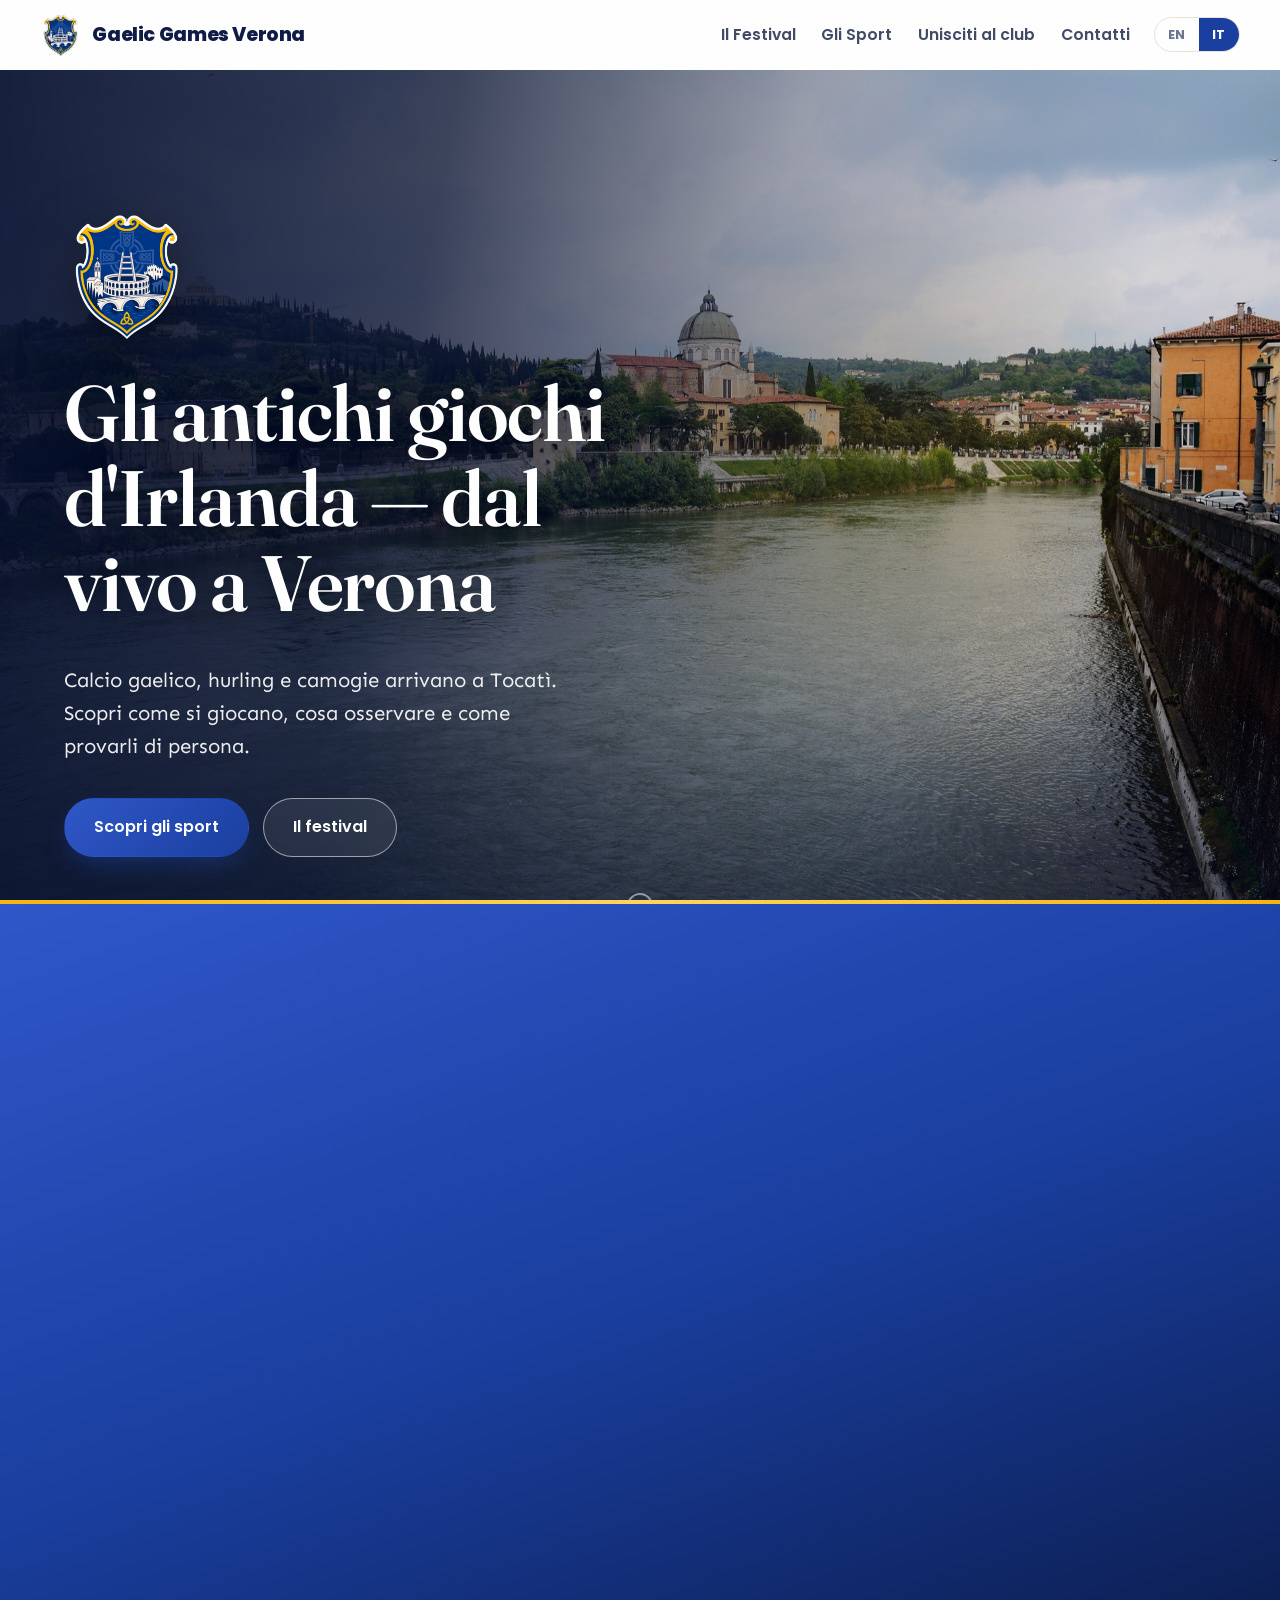
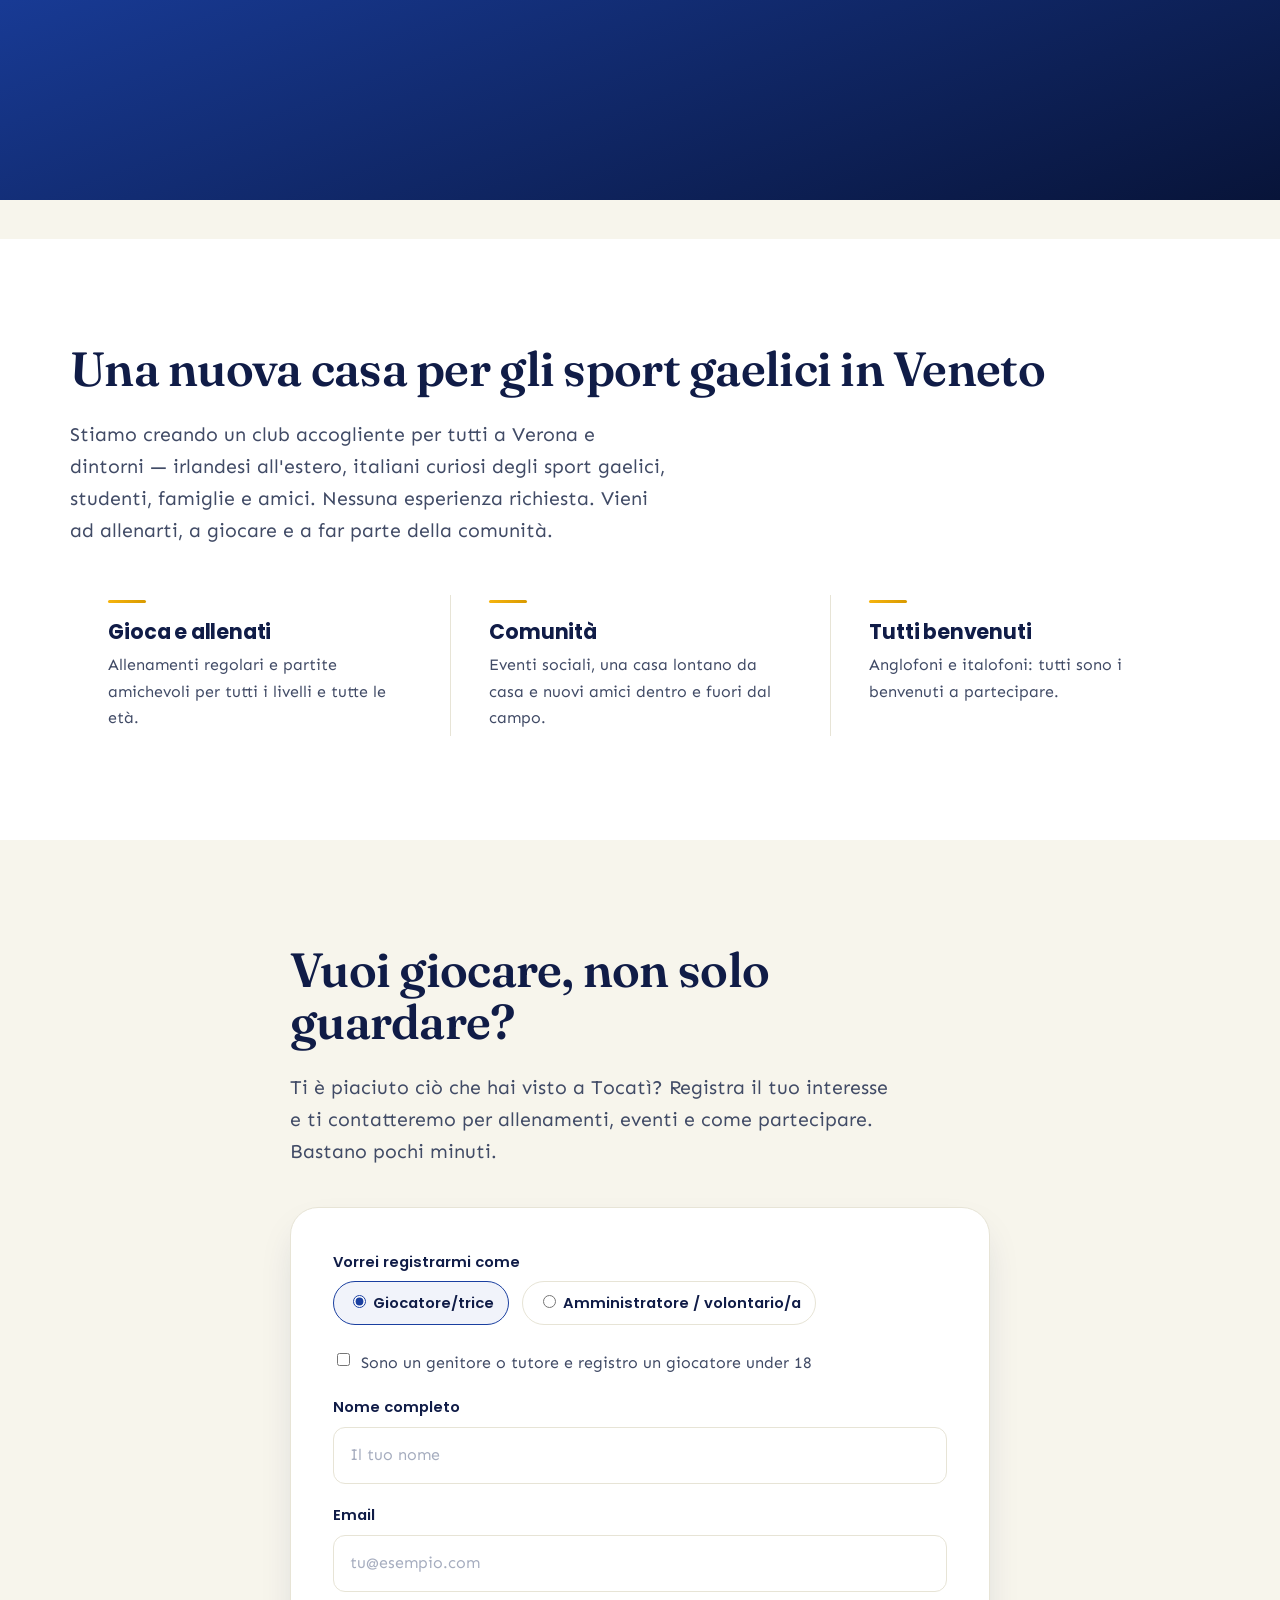
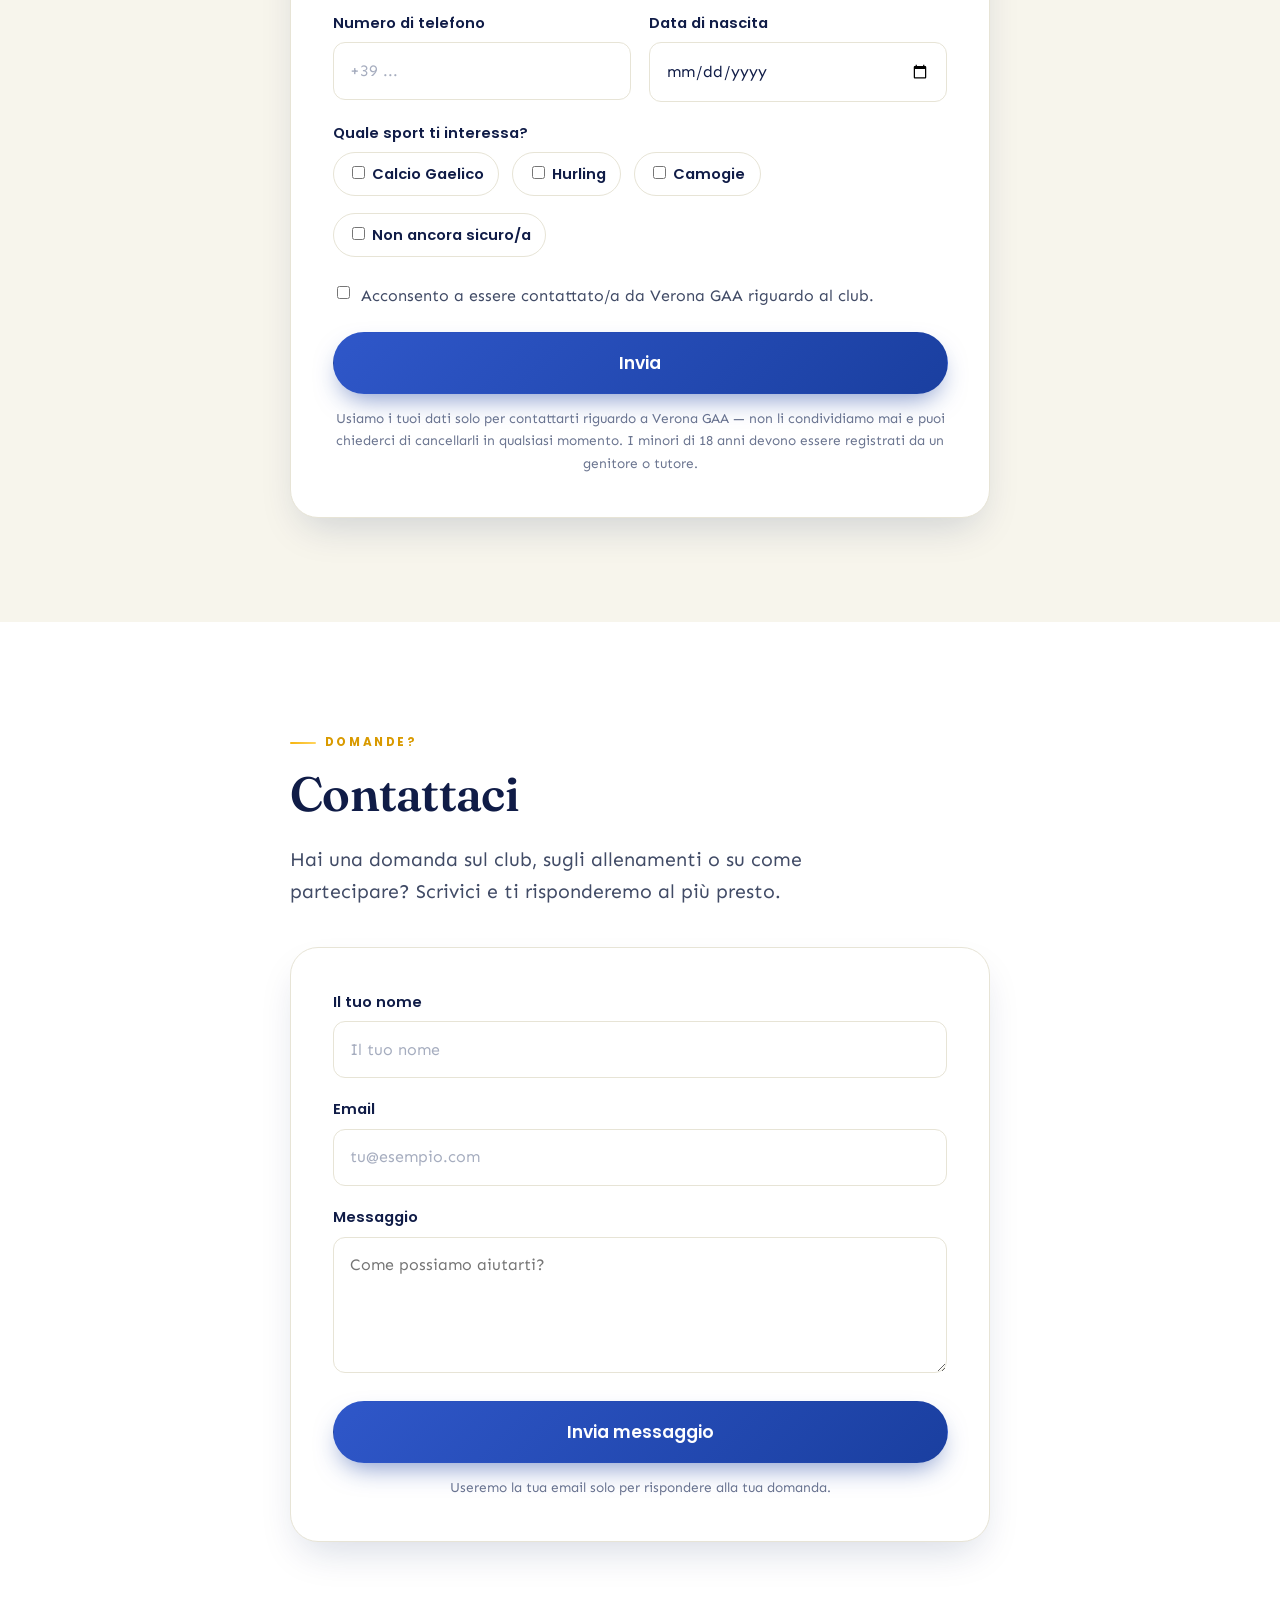
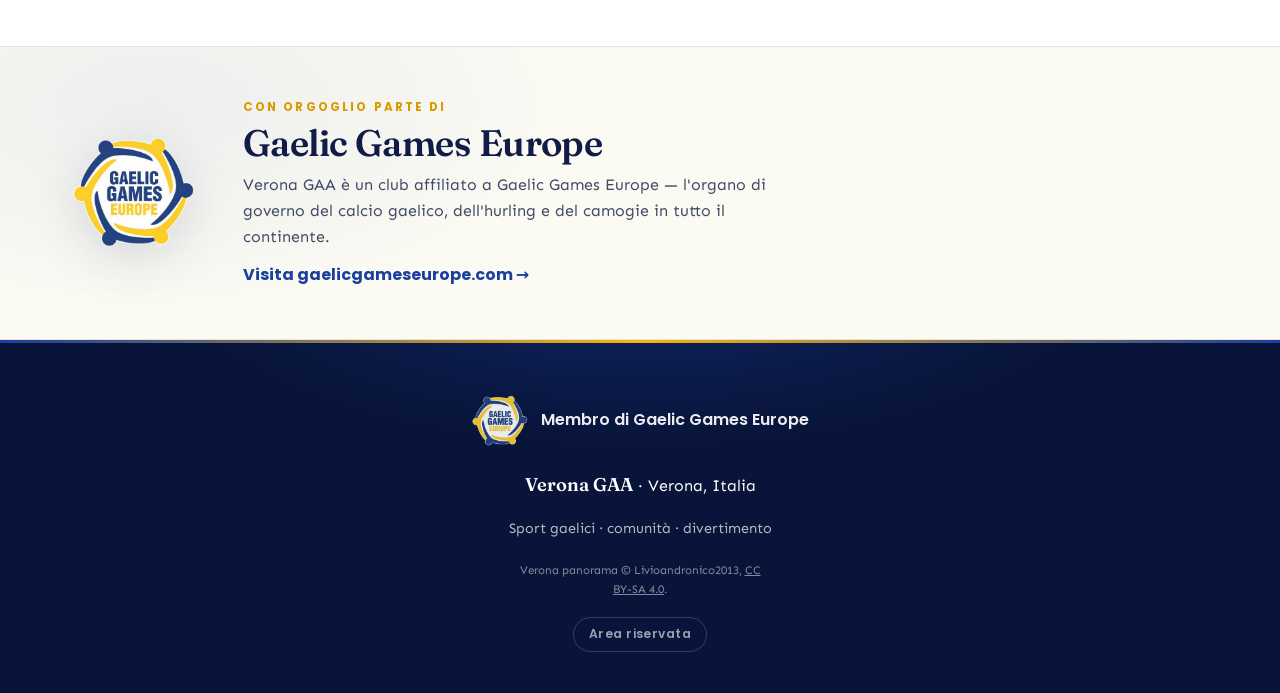
==== commit 7cfc6bbc: "Add exit-intent community-list subscribe prompt - Branded modal appears once per session on exit int" ====
--- a/index.html
+++ b/index.html
@@ -475,6 +475,23 @@
     <a class="footer-login" href="/admin" data-i18n="footer.login">Committee login</a>
   </footer>
 
+  <!-- ===== Exit-intent: community list ===== -->
+  <div class="exit-modal" id="exit-modal" hidden>
+    <div class="exit-backdrop" data-exit-close></div>
+    <div class="exit-card" role="dialog" aria-modal="true" aria-labelledby="exit-title">
+      <button class="exit-close" type="button" data-exit-close aria-label="Close">&times;</button>
+      <img class="exit-crest" src="assets/crest.png" alt="" onerror="this.style.display='none'" />
+      <h2 id="exit-title" data-i18n="subscribe.title">Before you go…</h2>
+      <p data-i18n="subscribe.body">Join our community list for updates on training, matches and events at Gaelic Games Verona.</p>
+      <form class="exit-form" novalidate>
+        <p class="hp-field" aria-hidden="true"><label>Don't fill this out: <input name="bot-field" tabindex="-1" autocomplete="off" /></label></p>
+        <input type="email" name="email" autocomplete="email" required data-i18n-attr="placeholder" data-i18n="subscribe.ph" placeholder="you@example.com" />
+        <button type="submit" class="btn btn-primary" data-i18n="subscribe.submit">Keep me posted</button>
+      </form>
+      <button class="exit-decline" type="button" data-exit-close data-i18n="subscribe.decline">No thanks</button>
+    </div>
+  </div>
+
   <!-- ====================================================================
        Where signups are sent. Paste your Power Automate "When an HTTP
        request is received" URL between the quotes to go live.
--- a/styles.css
+++ b/styles.css
@@ -176,52 +176,54 @@
 .hero {
   position: relative;
   min-height: 100svh;
-  display: flex; align-items: center; justify-content: center;
+  display: flex; align-items: center; justify-content: flex-start;
   color: #fff;
   background-color: var(--brand-ink);
+  /* Content sits left; gradient is dark on the left (for the text) and clears
+     to the right so the Verona skyline reads through. */
   background-image:
-    radial-gradient(1200px 620px at 78% -8%, rgba(90,130,240,.28), transparent 62%),
-    linear-gradient(150deg, rgba(20,50,140,.72) 0%, rgba(8,20,57,.93) 62%, rgba(8,20,57,.97) 100%),
+    linear-gradient(to top, rgba(6,16,46,.5), transparent 30%),
+    linear-gradient(100deg, rgba(6,16,46,.92) 0%, rgba(6,16,46,.78) 32%, rgba(6,16,46,.4) 56%, rgba(6,16,46,.14) 82%, rgba(6,16,46,.1) 100%),
     url("assets/verona-hero.jpg");
   background-size: cover;
-  background-position: center 40%;
+  background-position: center 30%;
   background-repeat: no-repeat;
-  background-blend-mode: screen, multiply, normal;
-  padding: clamp(5rem, 12vh, 8rem) clamp(1.2rem, 4vw, 2.5rem) clamp(4rem, 9vh, 6rem);
-  text-align: center;
+  background-blend-mode: normal;
+  padding: clamp(5rem, 12vh, 8rem) clamp(1.5rem, 5vw, 4.5rem) clamp(4rem, 9vh, 6rem);
+  text-align: left;
   overflow: hidden;
 }
-/* animated gold glow */
+/* animated gold glow, over the photo on the right */
 .hero::after {
   content: ""; position: absolute; z-index: 0;
-  width: 60vw; height: 60vw; max-width: 720px; max-height: 720px;
-  left: 50%; top: 8%; transform: translateX(-50%);
-  background: radial-gradient(circle, rgba(246,180,14,.18), transparent 65%);
-  filter: blur(20px);
+  width: 50vw; height: 50vw; max-width: 640px; max-height: 640px;
+  right: 3%; top: 12%;
+  background: radial-gradient(circle, rgba(246,180,14,.15), transparent 66%);
+  filter: blur(24px);
   animation: floatGlow 12s ease-in-out infinite alternate;
   pointer-events: none;
 }
 @keyframes floatGlow {
-  from { transform: translate(-54%, 0) scale(1); opacity: .8; }
-  to   { transform: translate(-46%, 4%) scale(1.12); opacity: 1; }
-}
-.hero-inner { position: relative; z-index: 1; max-width: 860px; margin: 0 auto; }
+  from { transform: translateY(0) scale(1); opacity: .6; }
+  to   { transform: translateY(4%) scale(1.1); opacity: .95; }
+}
+.hero-inner { position: relative; z-index: 1; max-width: 600px; margin: 0; }
 .hero-crest {
-  height: clamp(96px, 15vw, 156px); width: auto; margin: 0 auto 1.6rem;
+  height: clamp(96px, 10vw, 140px); width: auto; margin: 0 0 1.5rem;
   filter: drop-shadow(0 14px 30px rgba(0,0,0,.4));
   animation: crestIn 1s var(--ease) both;
 }
 @keyframes crestIn { from { opacity: 0; transform: translateY(14px) scale(.94); } to { opacity: 1; transform: none; } }
-.hero .eyebrow { color: var(--accent-2); justify-content: center; }
-.hero .eyebrow::before { background: linear-gradient(90deg, transparent, var(--accent-2)); }
-.hero .eyebrow::after { content: ""; width: 26px; height: 2px; border-radius: 2px; background: linear-gradient(90deg, var(--accent-2), transparent); }
-.hero h1 { color: #fff; text-shadow: 0 4px 30px rgba(0,0,0,.35); }
+.hero .eyebrow { display: none; color: var(--accent-2); justify-content: flex-start; }
+.hero .eyebrow::before { background: var(--accent-2); }
+.hero .eyebrow::after { display: none; }
+.hero h1 { color: #fff; text-shadow: 0 4px 30px rgba(0,0,0,.4); }
 .hero h1 .accent-word { color: var(--accent-2); }
 .hero-sub {
   font-size: clamp(1.05rem, 2vw, 1.28rem); color: rgba(255,255,255,.92);
-  max-width: 640px; margin: 1.2rem auto 2.1rem; line-height: 1.6;
-}
-.hero-cta { display: flex; gap: .9rem; justify-content: center; flex-wrap: wrap; }
+  max-width: 520px; margin: 1.3rem 0 2.2rem; line-height: 1.6;
+}
+.hero-cta { display: flex; gap: .9rem; justify-content: flex-start; flex-wrap: wrap; }
 .hero-cta--mobile { display: none; }
 
 .hero-scroll {
@@ -615,6 +617,31 @@
 }
 
 
+
+/* ===== Exit-intent community-list modal ===== */
+.exit-modal { position: fixed; inset: 0; z-index: 300; display: grid; place-items: center; padding: 1.2rem; }
+.exit-modal[hidden] { display: none; }
+.exit-backdrop { position: absolute; inset: 0; background: rgba(8,20,57,.6); backdrop-filter: blur(4px); -webkit-backdrop-filter: blur(4px); animation: fadeDetail .25s ease both; }
+.exit-card {
+  position: relative; z-index: 1; width: min(460px, 100%); background: #fff;
+  border-radius: var(--radius-lg); box-shadow: var(--shadow-lg);
+  padding: clamp(1.8rem, 5vw, 2.6rem); text-align: center; overflow: hidden;
+  animation: crestIn .32s var(--ease) both;
+}
+.exit-card::before { content: ""; position: absolute; top: 0; left: 0; right: 0; height: 4px; background: linear-gradient(90deg, var(--accent), var(--accent-2), var(--accent)); }
+.exit-crest { height: 62px; width: auto; display: block; margin: 0 auto .9rem; }
+.exit-card h2 { font-family: var(--font-display); font-weight: 600; font-size: clamp(1.45rem, 4vw, 1.9rem); margin: 0 0 .5rem; color: var(--ink); }
+.exit-card p { color: var(--body); margin: 0 0 1.3rem; }
+.exit-form { display: flex; flex-direction: column; gap: .7rem; }
+.exit-form input[type="email"] { width: 100%; padding: .85rem .95rem; font: inherit; color: var(--ink); border: 1.5px solid var(--line); border-radius: 12px; }
+.exit-form input[type="email"]:focus { outline: none; border-color: var(--brand); box-shadow: var(--ring); }
+.exit-form .btn { width: 100%; }
+.exit-close { position: absolute; top: .7rem; right: .8rem; width: 38px; height: 38px; border: 0; border-radius: 50%; background: var(--bg-alt); color: var(--ink); font-size: 1.4rem; cursor: pointer; display: grid; place-items: center; }
+.exit-close:hover { background: var(--line); }
+.exit-decline { display: inline-block; margin-top: 1rem; background: none; border: 0; color: var(--muted); font-family: var(--font-head); font-weight: 600; font-size: .85rem; cursor: pointer; text-decoration: underline; }
+.exit-decline:hover { color: var(--body); }
+.exit-success { text-align: center; font-family: var(--font-display); font-weight: 600; font-size: 1.4rem; color: var(--brand-dark); padding: 1.4rem 0; }
+@media (prefers-reduced-motion: reduce) { .exit-card, .exit-backdrop { animation: none !important; } }
 
 /* ===== Page-transition curtain (hero CTAs) ===== */
 [id] { scroll-margin-top: 72px; }   /* keep anchored sections clear of the sticky header */
@@ -724,7 +751,7 @@
   .hero-scroll { display: none; }          /* declutter */
   /* Fill the hero height so we can pin content top and bottom */
   .hero-inner { margin: 0; max-width: 100%; display: flex; flex-direction: column; flex: 1 1 auto; }
-  .hero .eyebrow { justify-content: flex-start; margin-bottom: 1rem; }   /* pinned to the top */
+  .hero .eyebrow { display: inline-flex; justify-content: flex-start; margin-bottom: 1rem; }   /* shown on mobile, pinned to the top */
   .hero .eyebrow::after { display: none; } /* one leading accent when left-aligned */
   .hero h1 { margin-bottom: 0; }           /* headline sits directly under the eyebrow */
 
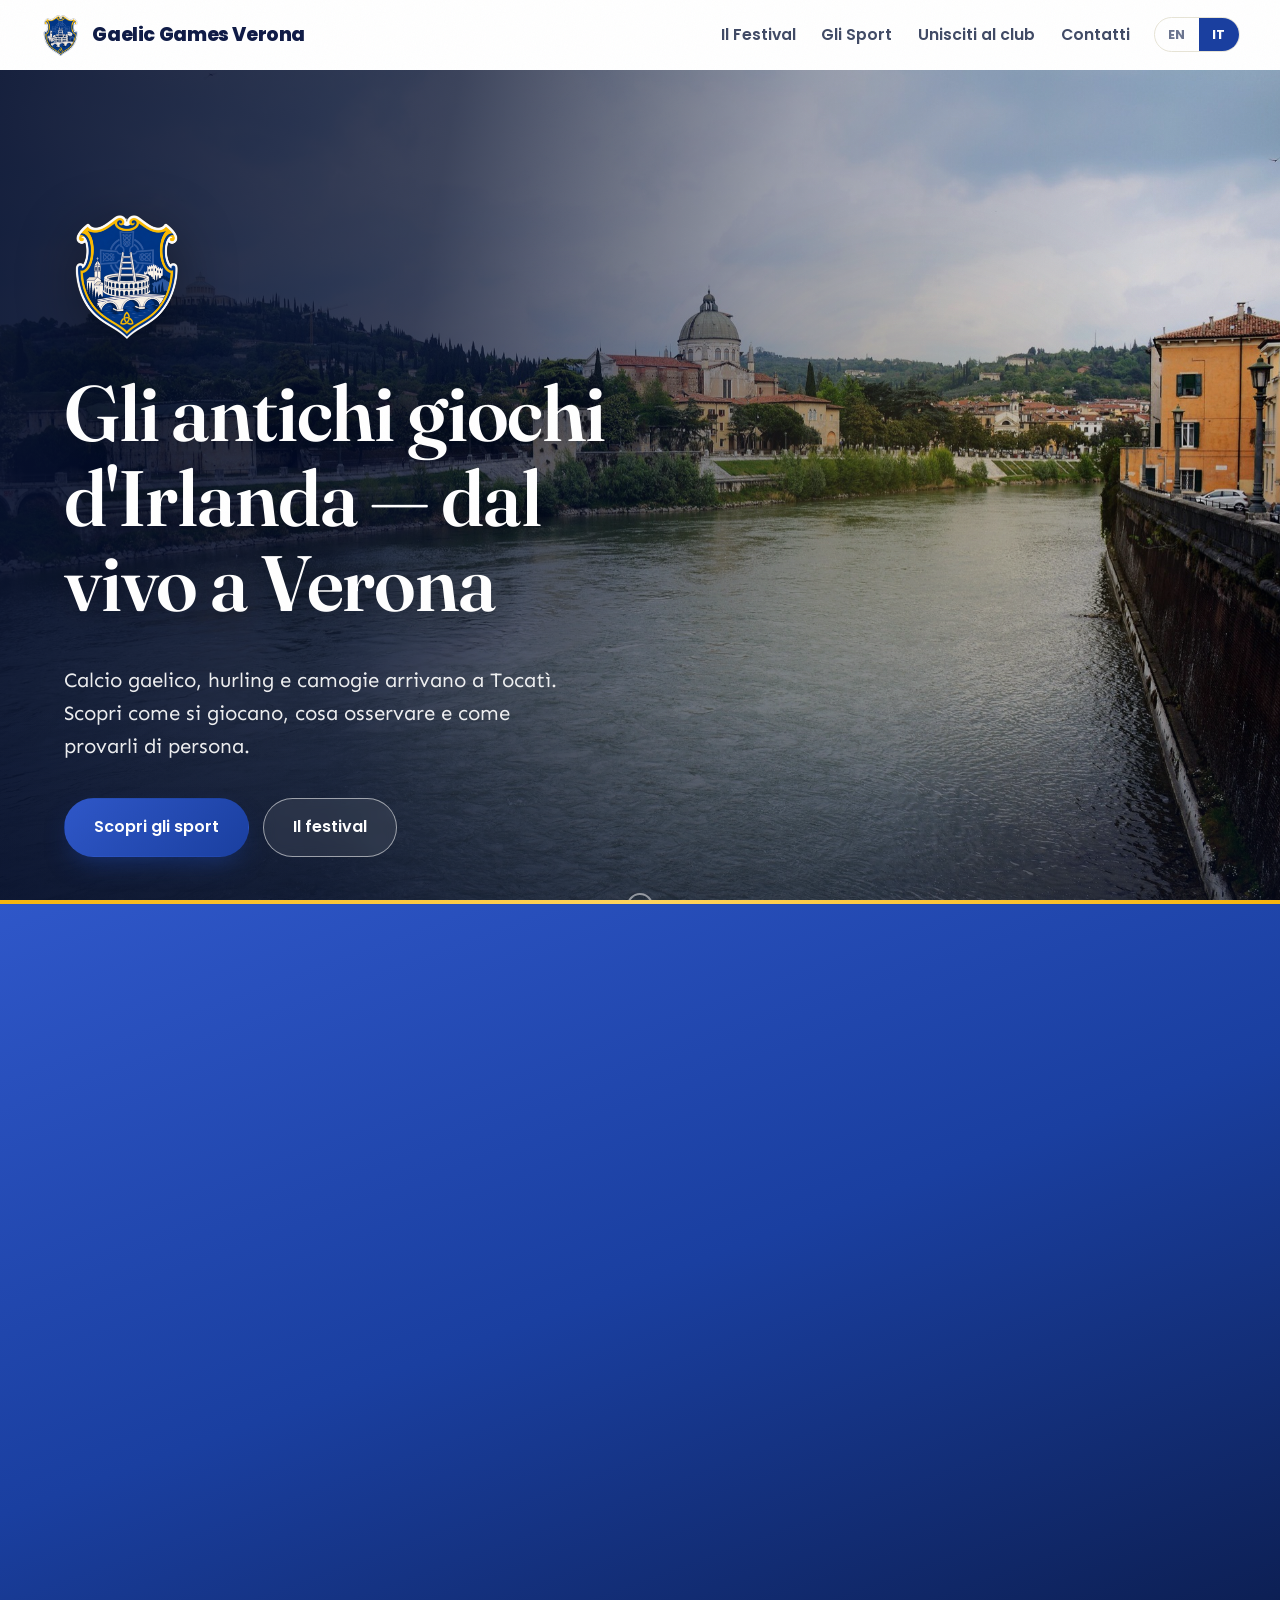
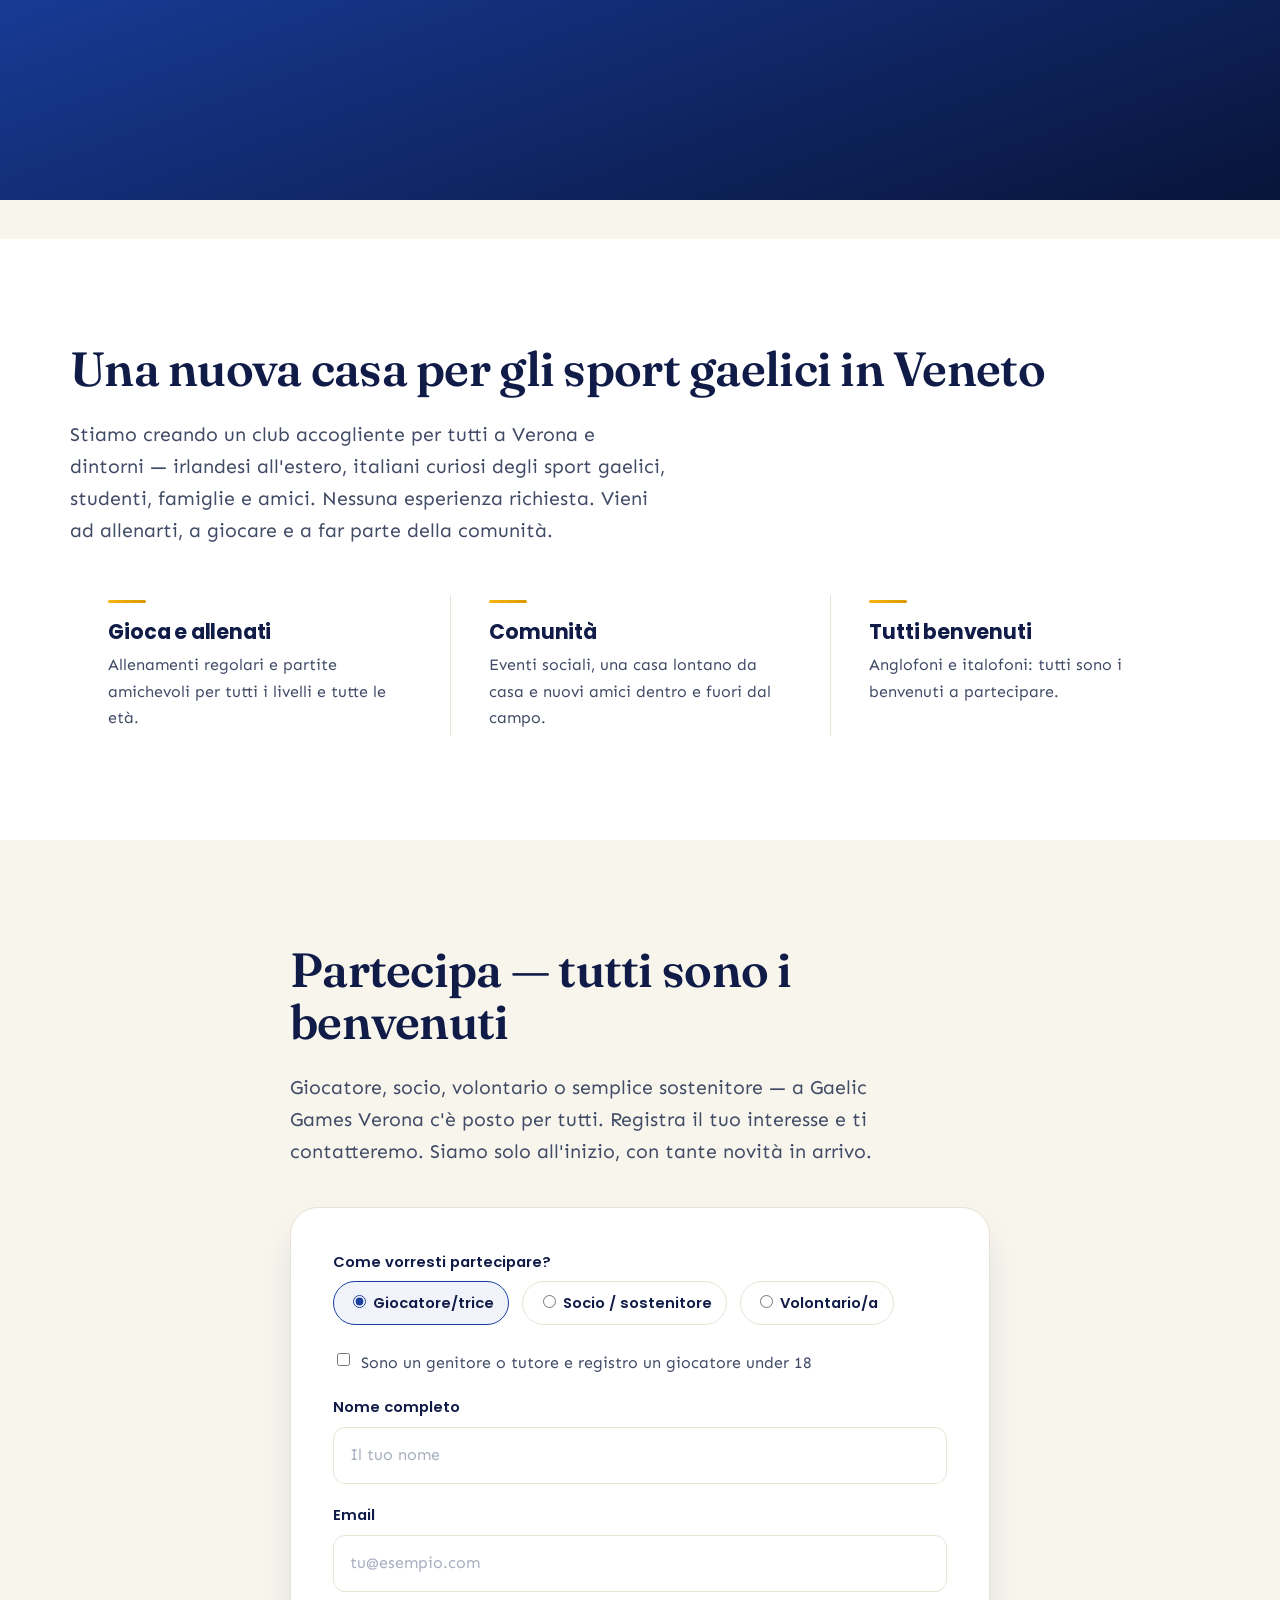
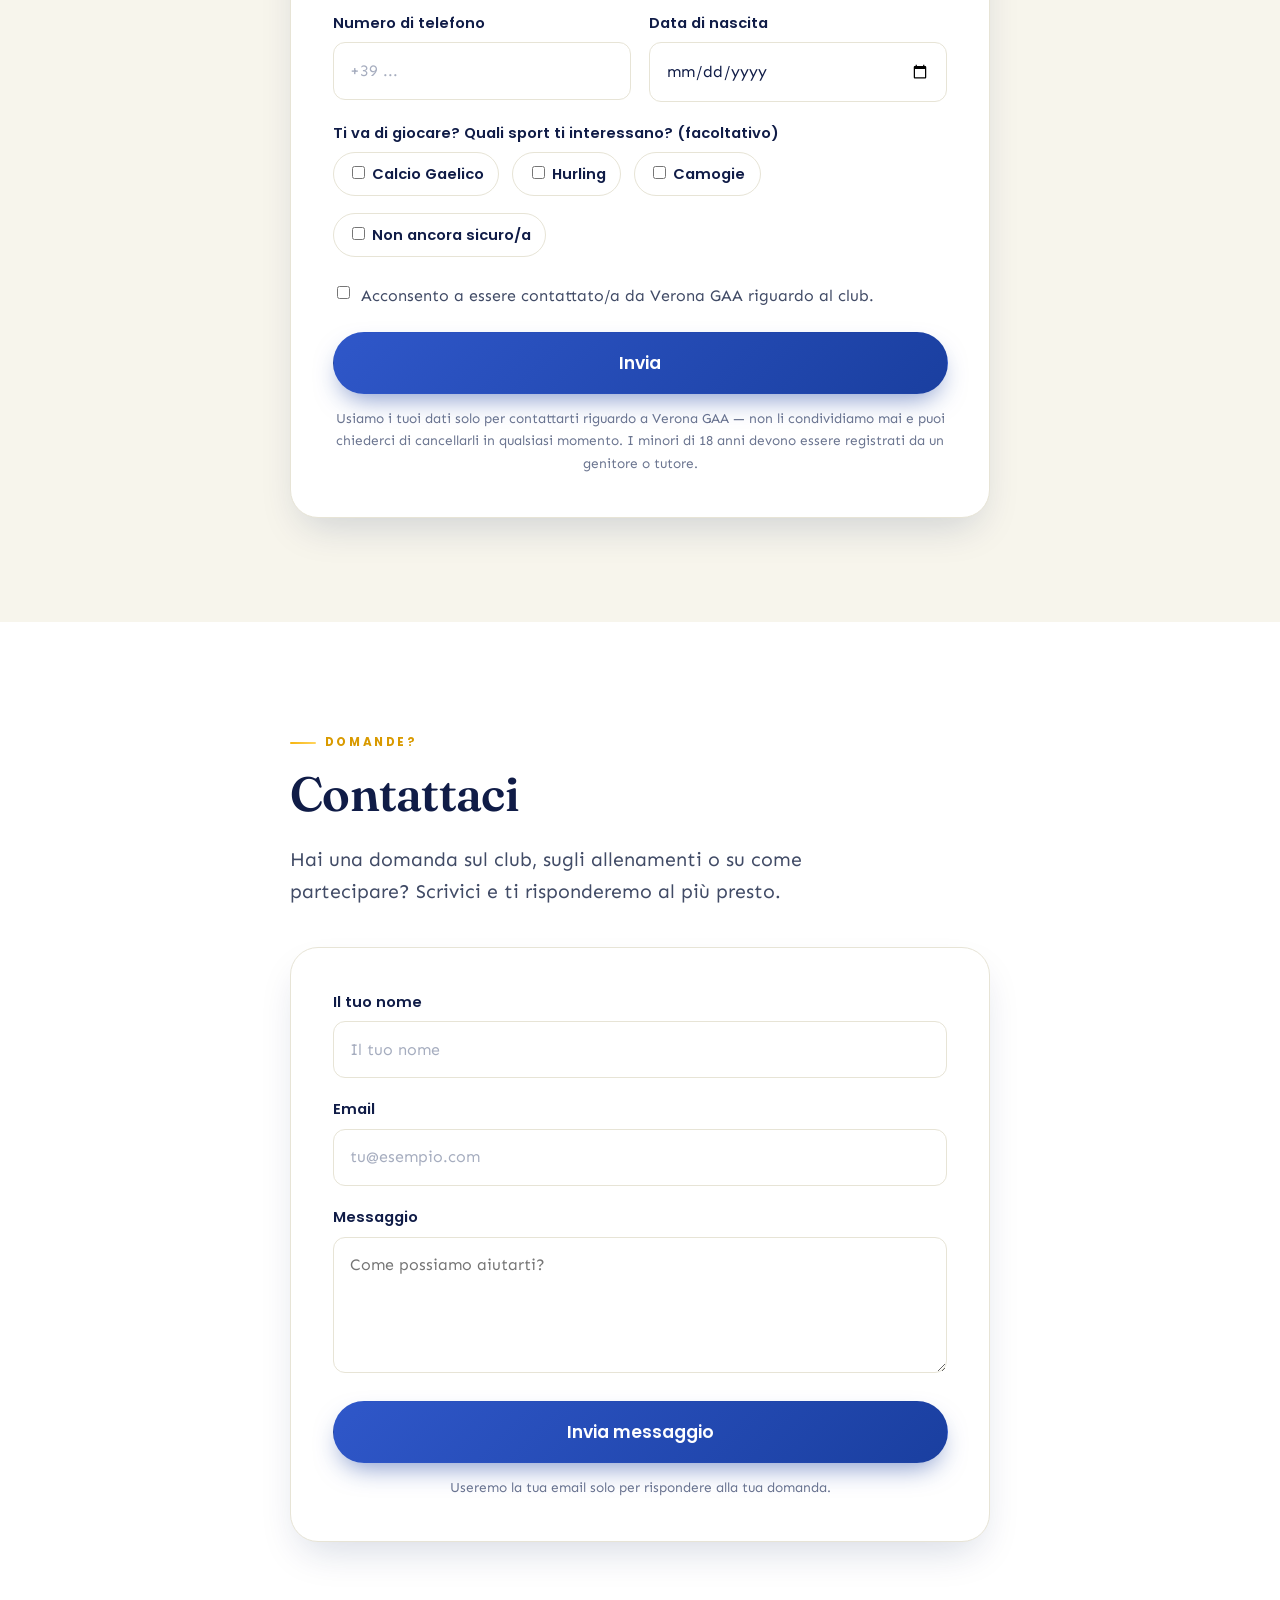
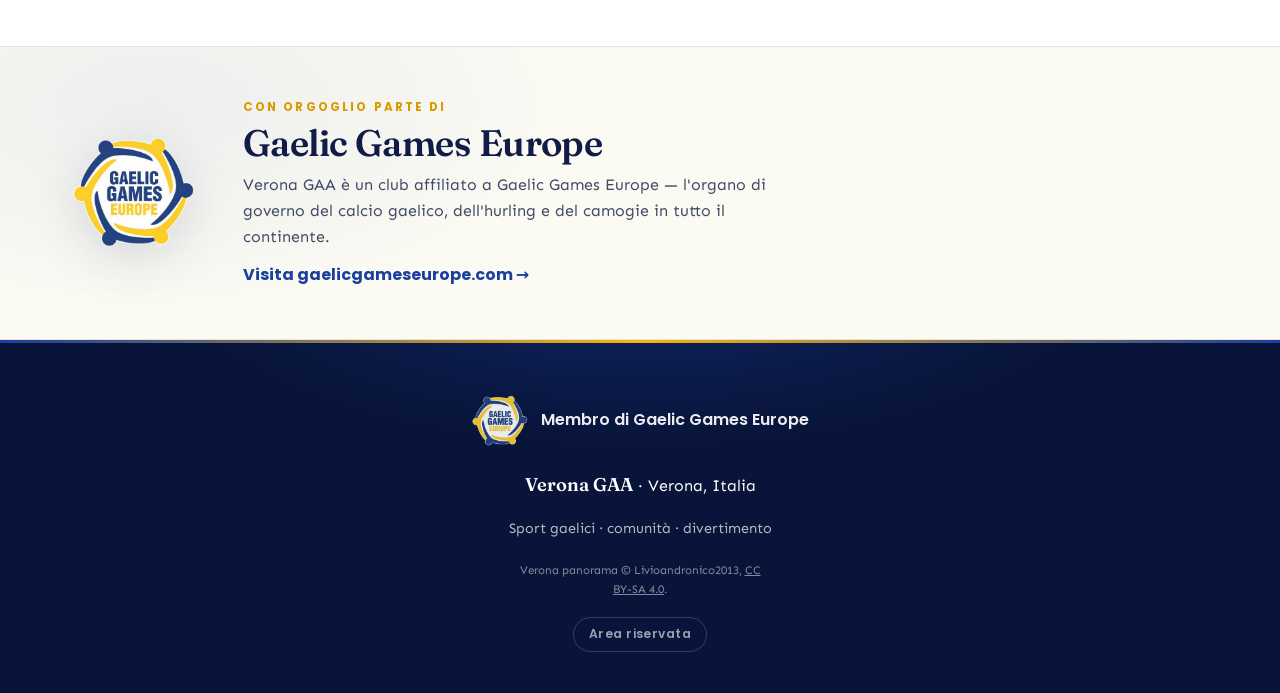
==== commit af1255ba: "Sign-up form: welcome non-playing members Reframe the join form so it's clearly for everyone, not ju" ====
--- a/index.html
+++ b/index.html
@@ -350,7 +350,8 @@
           <span class="field-label" data-i18n="form.role.label">I'd like to register as</span>
           <div class="checks">
             <label class="check"><input type="radio" name="role" value="player" checked /> <span data-i18n="form.role.player">Player</span></label>
-            <label class="check"><input type="radio" name="role" value="administrator" /> <span data-i18n="form.role.admin">Administrator / volunteer</span></label>
+            <label class="check"><input type="radio" name="role" value="social" /> <span data-i18n="form.role.social">Social / supporting member</span></label>
+            <label class="check"><input type="radio" name="role" value="administrator" /> <span data-i18n="form.role.admin">Volunteer / helper</span></label>
           </div>
         </div>
 
@@ -394,7 +395,7 @@
           </div>
           <div class="field" id="dob-field">
             <label for="dob" data-i18n="form.dob.label">Date of birth</label>
-            <input type="date" id="dob" name="dob" required />
+            <input type="date" id="dob" name="dob" />
           </div>
         </div>
 
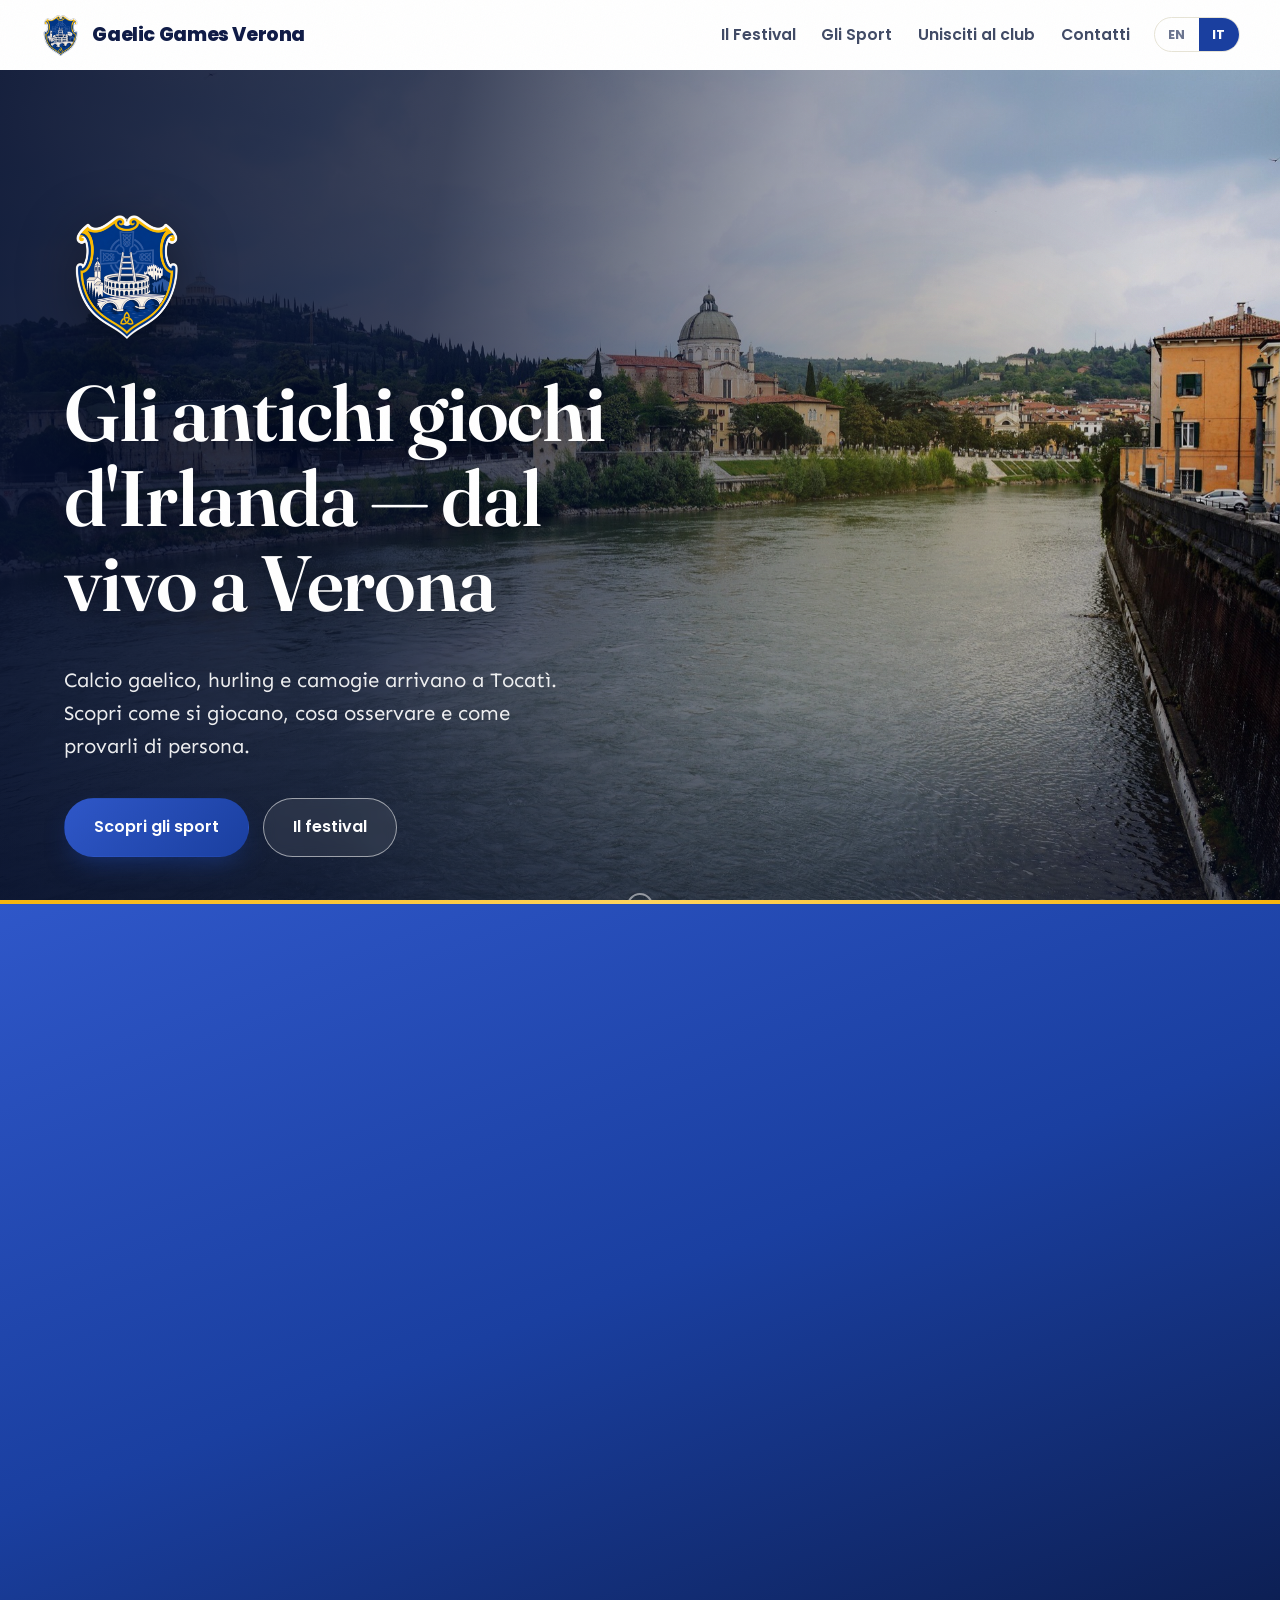
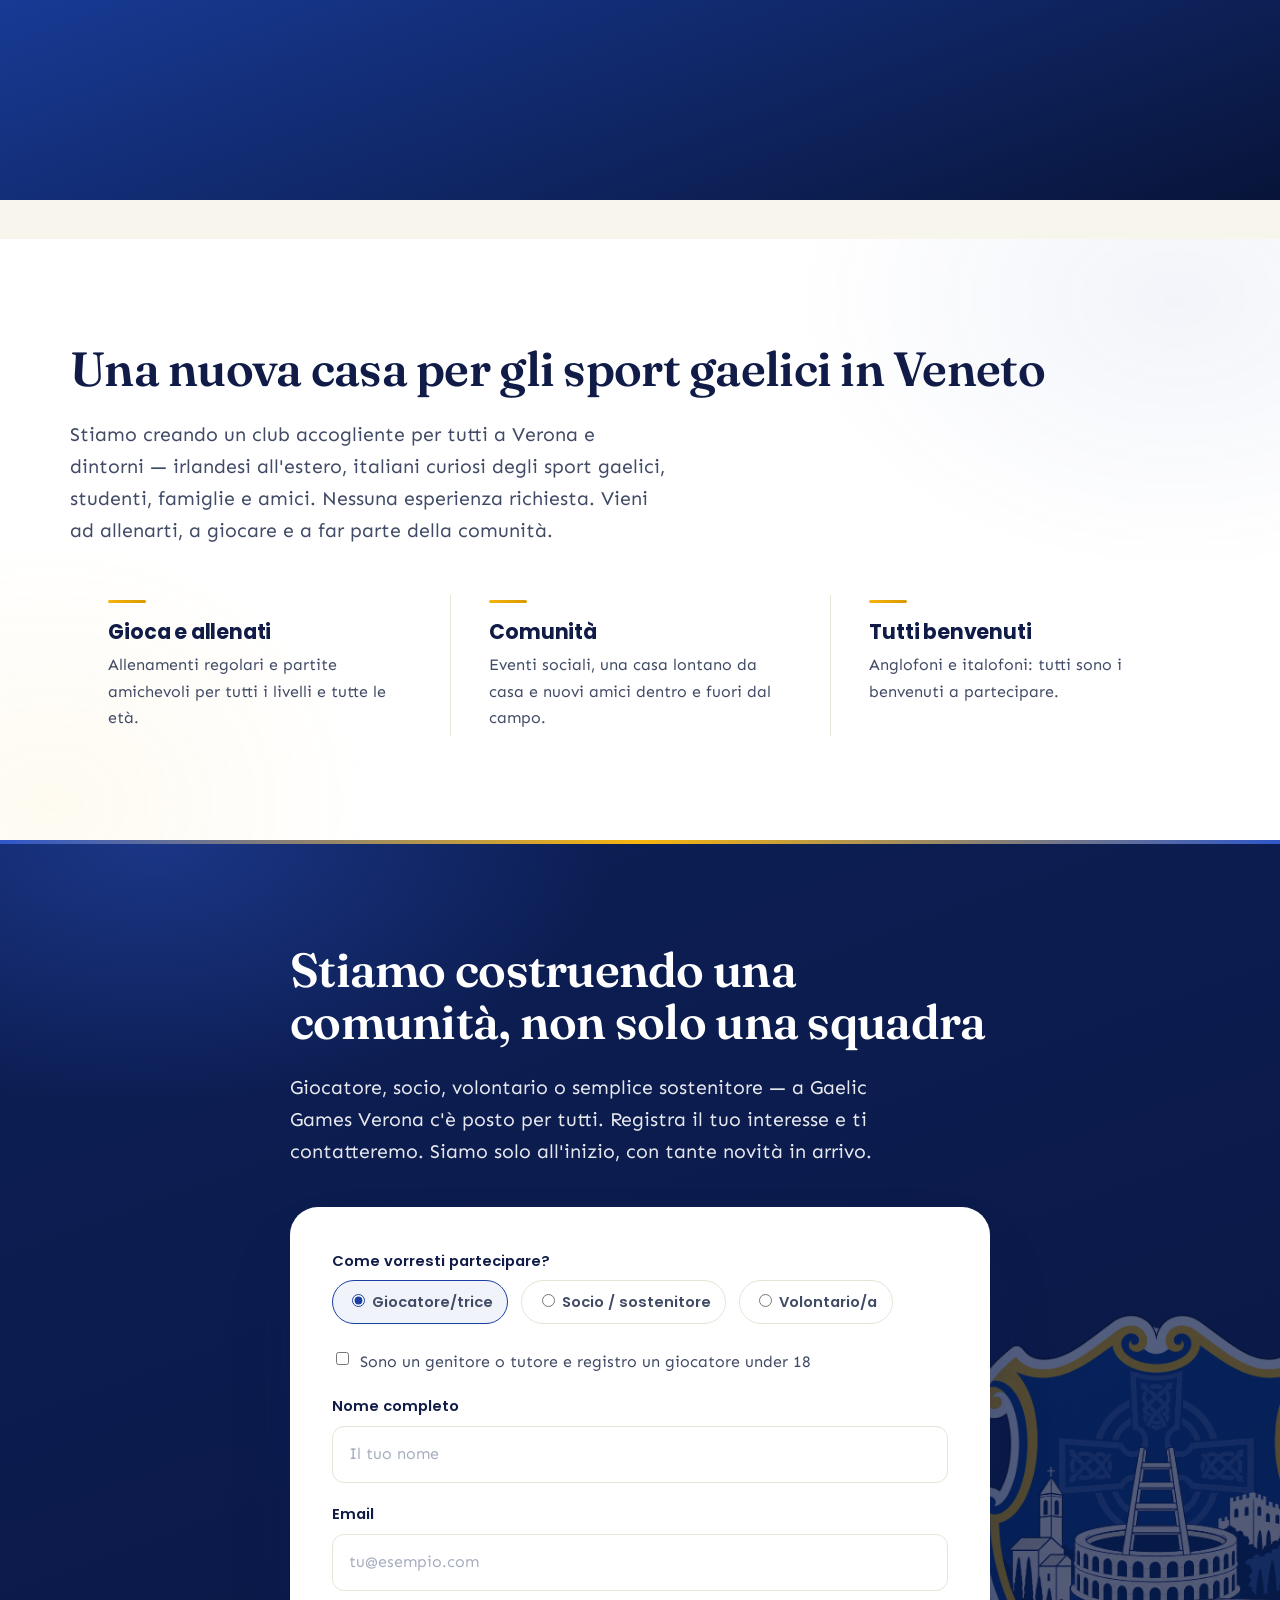
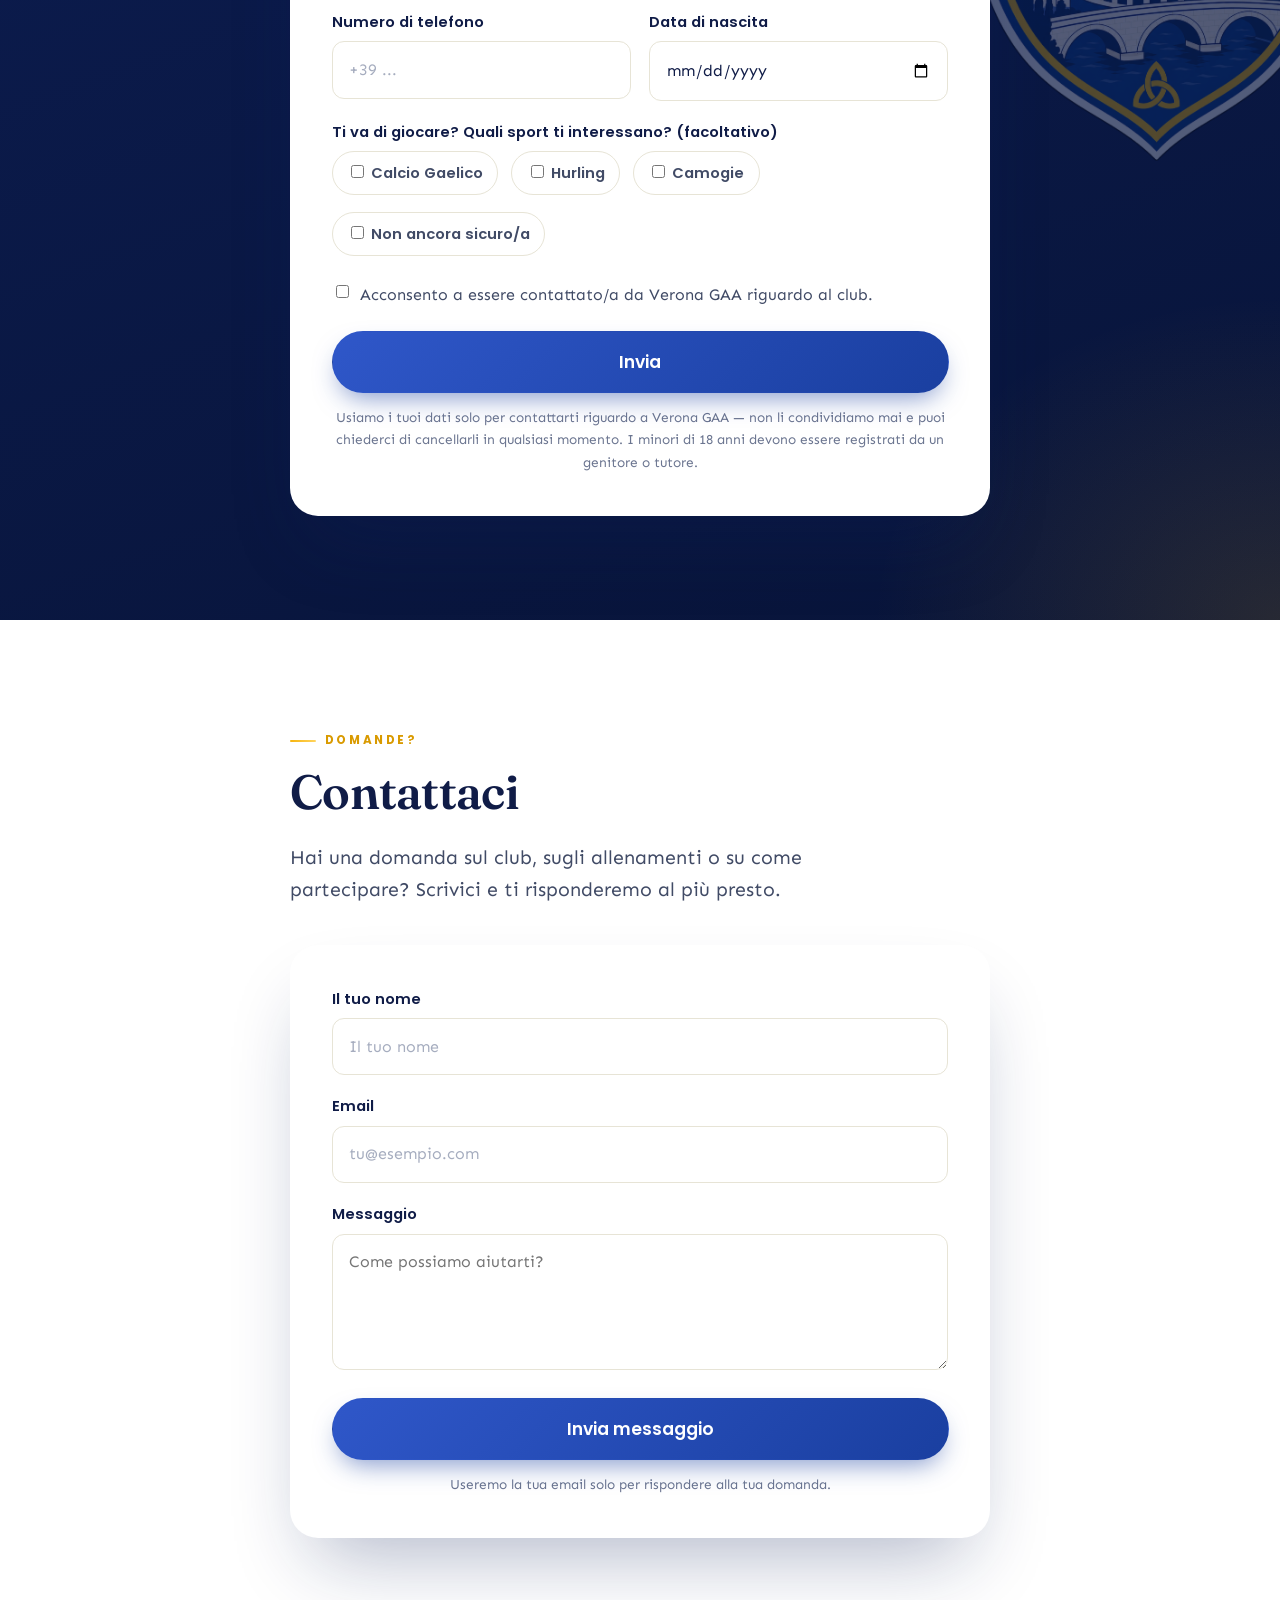
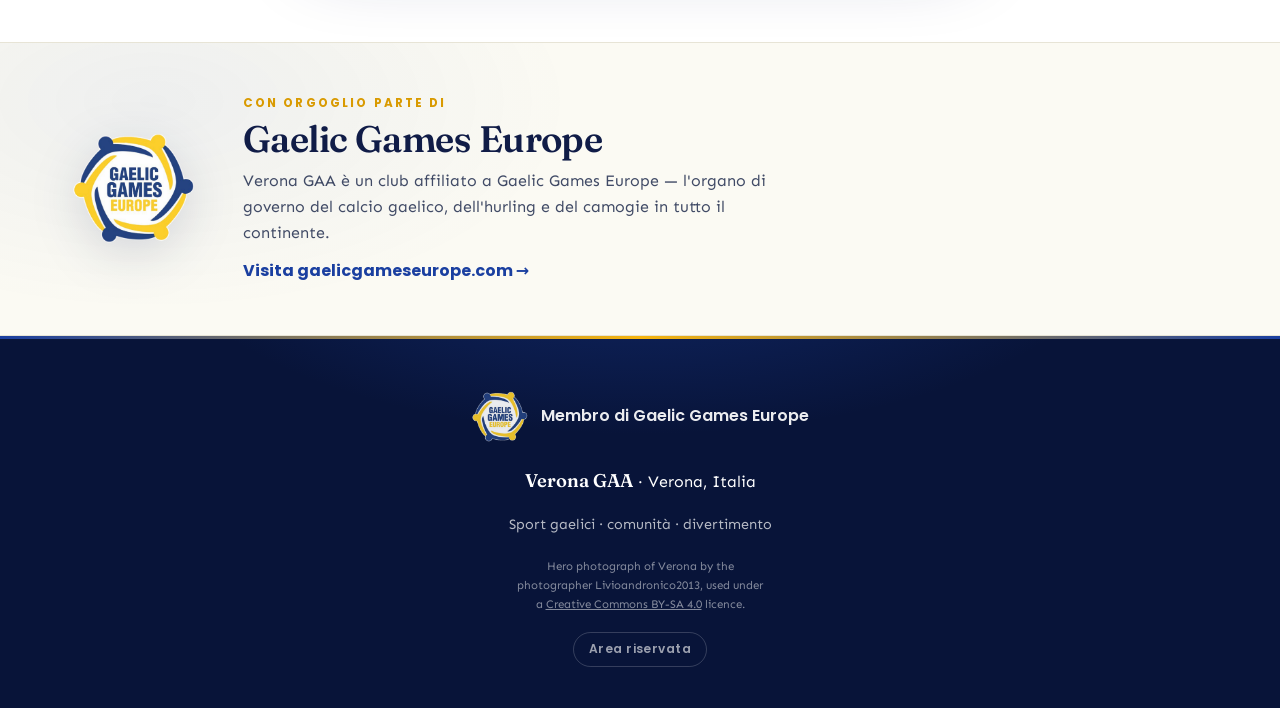
==== commit c18dc43b: "Footer: clearer photo credit wording Reword the hero image attribution so it reads plainly as a phot" ====
--- a/index.html
+++ b/index.html
@@ -472,7 +472,7 @@
       <strong>Verona&nbsp;GAA</strong> · <span data-i18n="footer.location">Verona, Italy</span>
     </p>
     <p class="muted" data-i18n="footer.tagline">Gaelic games · community · craic</p>
-    <p class="credit">Verona panorama © Livioandronico2013, <a href="https://creativecommons.org/licenses/by-sa/4.0" target="_blank" rel="noopener">CC BY-SA 4.0</a>.</p>
+    <p class="credit">Hero photograph of Verona by the photographer Livioandronico2013, used under a <a href="https://creativecommons.org/licenses/by-sa/4.0" target="_blank" rel="noopener">Creative Commons BY-SA 4.0</a> licence.</p>
     <a class="footer-login" href="/admin" data-i18n="footer.login">Committee login</a>
   </footer>
 
--- a/styles.css
+++ b/styles.css
@@ -361,12 +361,43 @@
 .sport p { margin: 0; color: var(--body); }
 
 /* ===== Form ===== */
-#join { background: var(--bg-alt); }
+/* Subtle warm/brand tint so About isn't flat white */
+#about {
+  background:
+    radial-gradient(620px 440px at 92% 10%, rgba(26,63,160,.055), transparent 62%),
+    radial-gradient(520px 440px at 4% 94%, rgba(246,180,14,.06), transparent 62%),
+    var(--bg);
+}
+/* Join: a vibrant navy band so the community message + form card pop */
+#join {
+  position: relative; color: #fff;
+  background:
+    radial-gradient(760px 440px at 12% 0%, rgba(47,87,201,.42), transparent 60%),
+    radial-gradient(680px 540px at 100% 100%, rgba(246,180,14,.13), transparent 60%),
+    linear-gradient(160deg, #0d1f57 0%, #081439 100%);
+}
+#join::before {
+  content: ""; position: absolute; top: 0; left: 0; right: 0; height: 4px;
+  background: linear-gradient(90deg, var(--brand-2), var(--accent), var(--brand-2));
+}
+#join h2 { color: #fff; }
+#join .lead { color: rgba(255,255,255,.9); }
+/* large faded crest watermark beside the form */
+#join .section-inner { position: relative; z-index: 1; }
+#join::after {
+  content: ""; position: absolute; z-index: 0; pointer-events: none;
+  top: 50%; left: calc(50% + 290px); right: auto; transform: translateY(-50%);
+  width: clamp(340px, 36vw, 560px); aspect-ratio: 1;
+  background: url("assets/crest.png") center / contain no-repeat;
+  opacity: .3;
+}
+@media (max-width: 900px) { #join::after { display: none; } }
 .join-form {
-  margin-top: 2.4rem; background: var(--card); border: 1px solid var(--line);
+  margin-top: 2.4rem; background: var(--card); border: 0; color: var(--body);
   border-radius: var(--radius-lg); padding: clamp(1.6rem, 4vw, 2.6rem);
-  box-shadow: var(--shadow);
-}
+  box-shadow: var(--shadow-lg);
+}
+.join-form .check span { color: var(--body); }
 .field { margin-bottom: 1.2rem; }
 .field-row { display: grid; grid-template-columns: 1fr 1fr; gap: 1.1rem; }
 .field label, .field-label { display: block; font-family: var(--font-head); font-weight: 600; font-size: .92rem; margin-bottom: .45rem; color: var(--ink); }
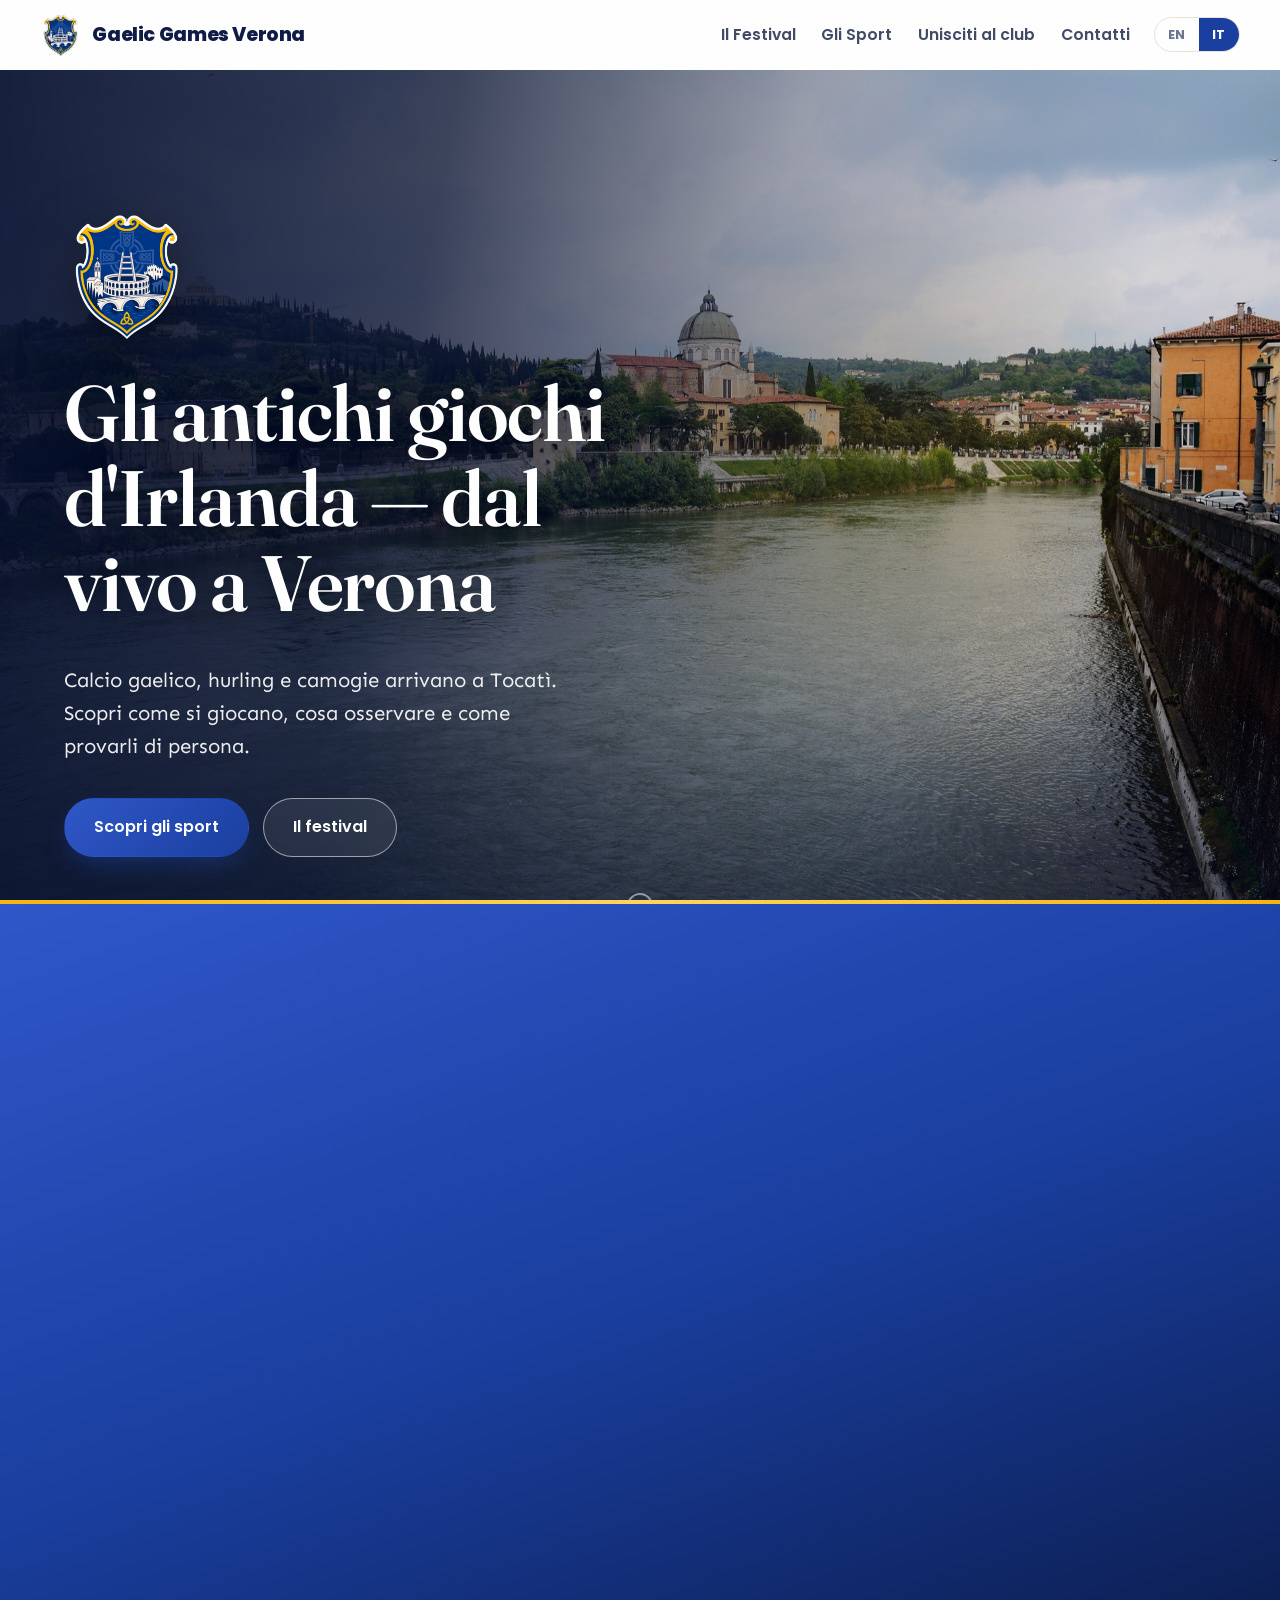
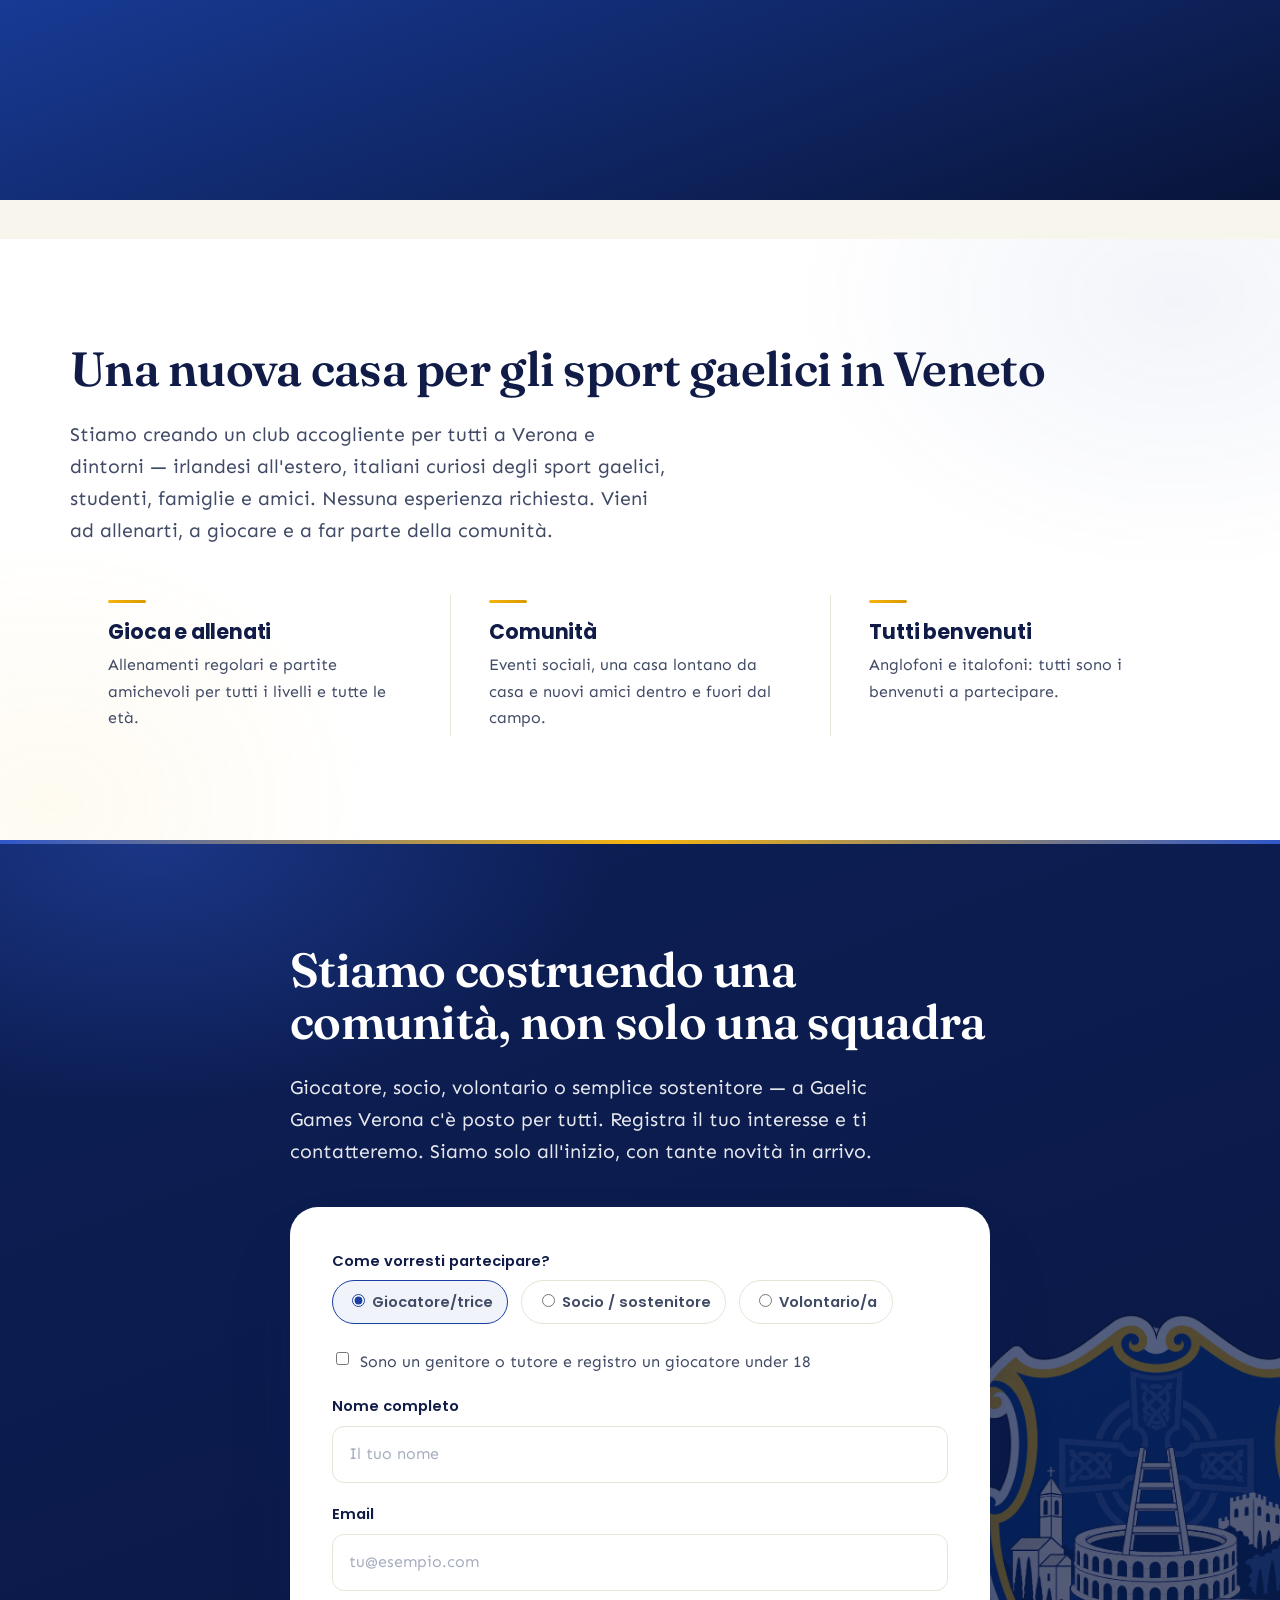
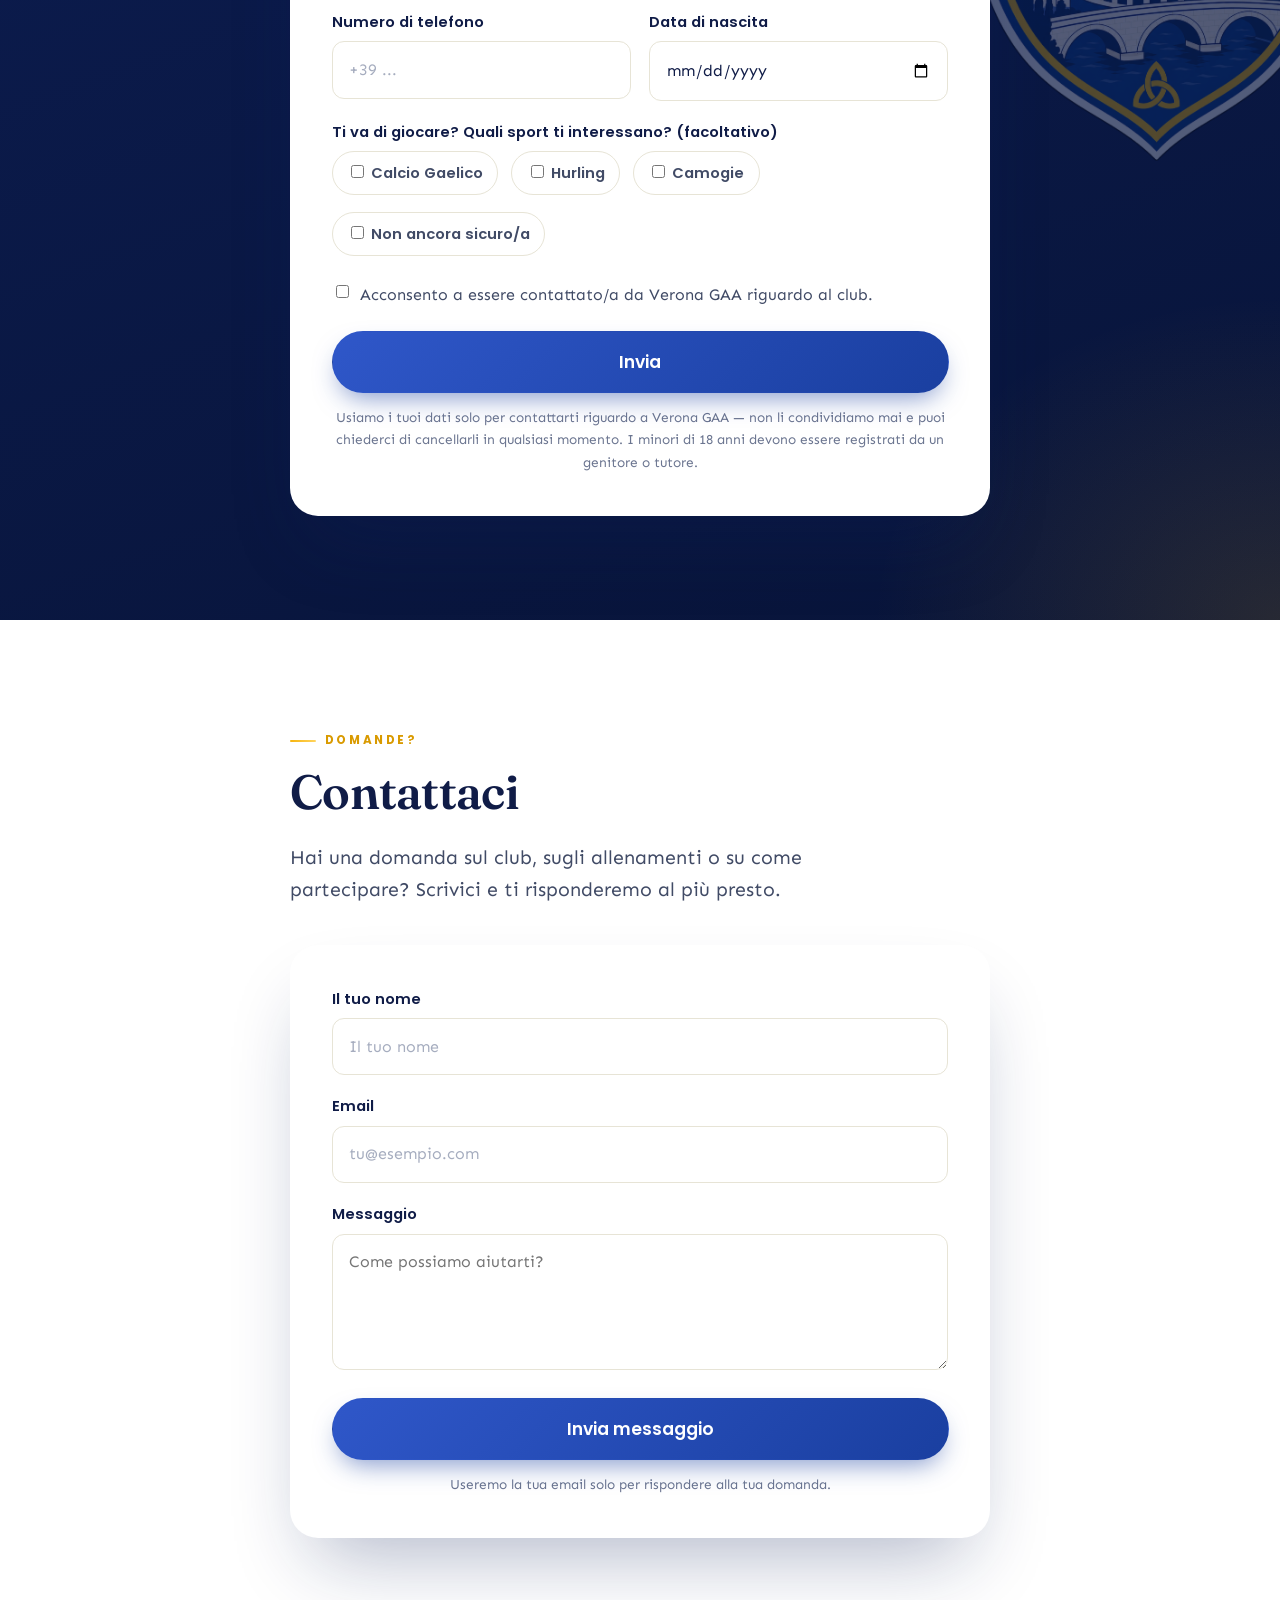
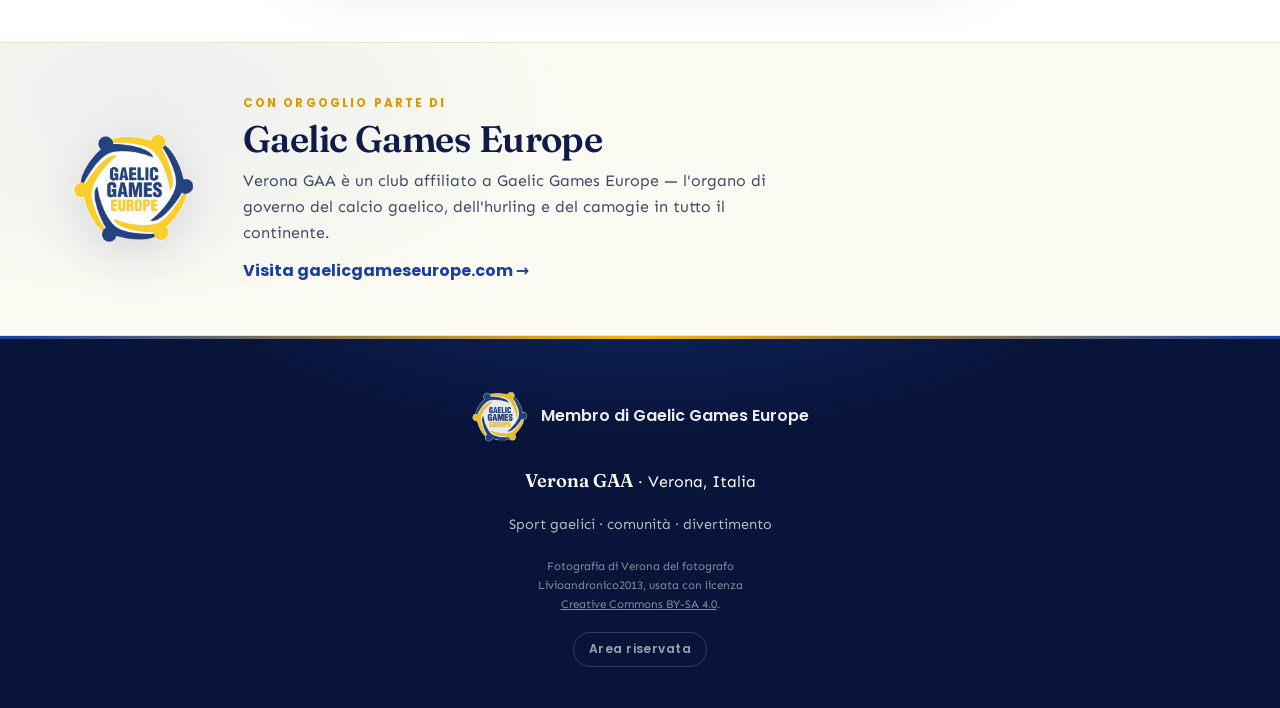
==== commit 96089ea1: "Footer photo credit: bilingual (EN/IT) Split the credit around the licence link so it translates: It" ====
--- a/index.html
+++ b/index.html
@@ -472,7 +472,7 @@
       <strong>Verona&nbsp;GAA</strong> · <span data-i18n="footer.location">Verona, Italy</span>
     </p>
     <p class="muted" data-i18n="footer.tagline">Gaelic games · community · craic</p>
-    <p class="credit">Hero photograph of Verona by the photographer Livioandronico2013, used under a <a href="https://creativecommons.org/licenses/by-sa/4.0" target="_blank" rel="noopener">Creative Commons BY-SA 4.0</a> licence.</p>
+    <p class="credit"><span data-i18n="footer.creditPre">Hero photograph of Verona by the photographer Livioandronico2013, used under a </span><a href="https://creativecommons.org/licenses/by-sa/4.0" target="_blank" rel="noopener">Creative Commons BY-SA 4.0</a><span data-i18n="footer.creditPost"> licence.</span></p>
     <a class="footer-login" href="/admin" data-i18n="footer.login">Committee login</a>
   </footer>
 
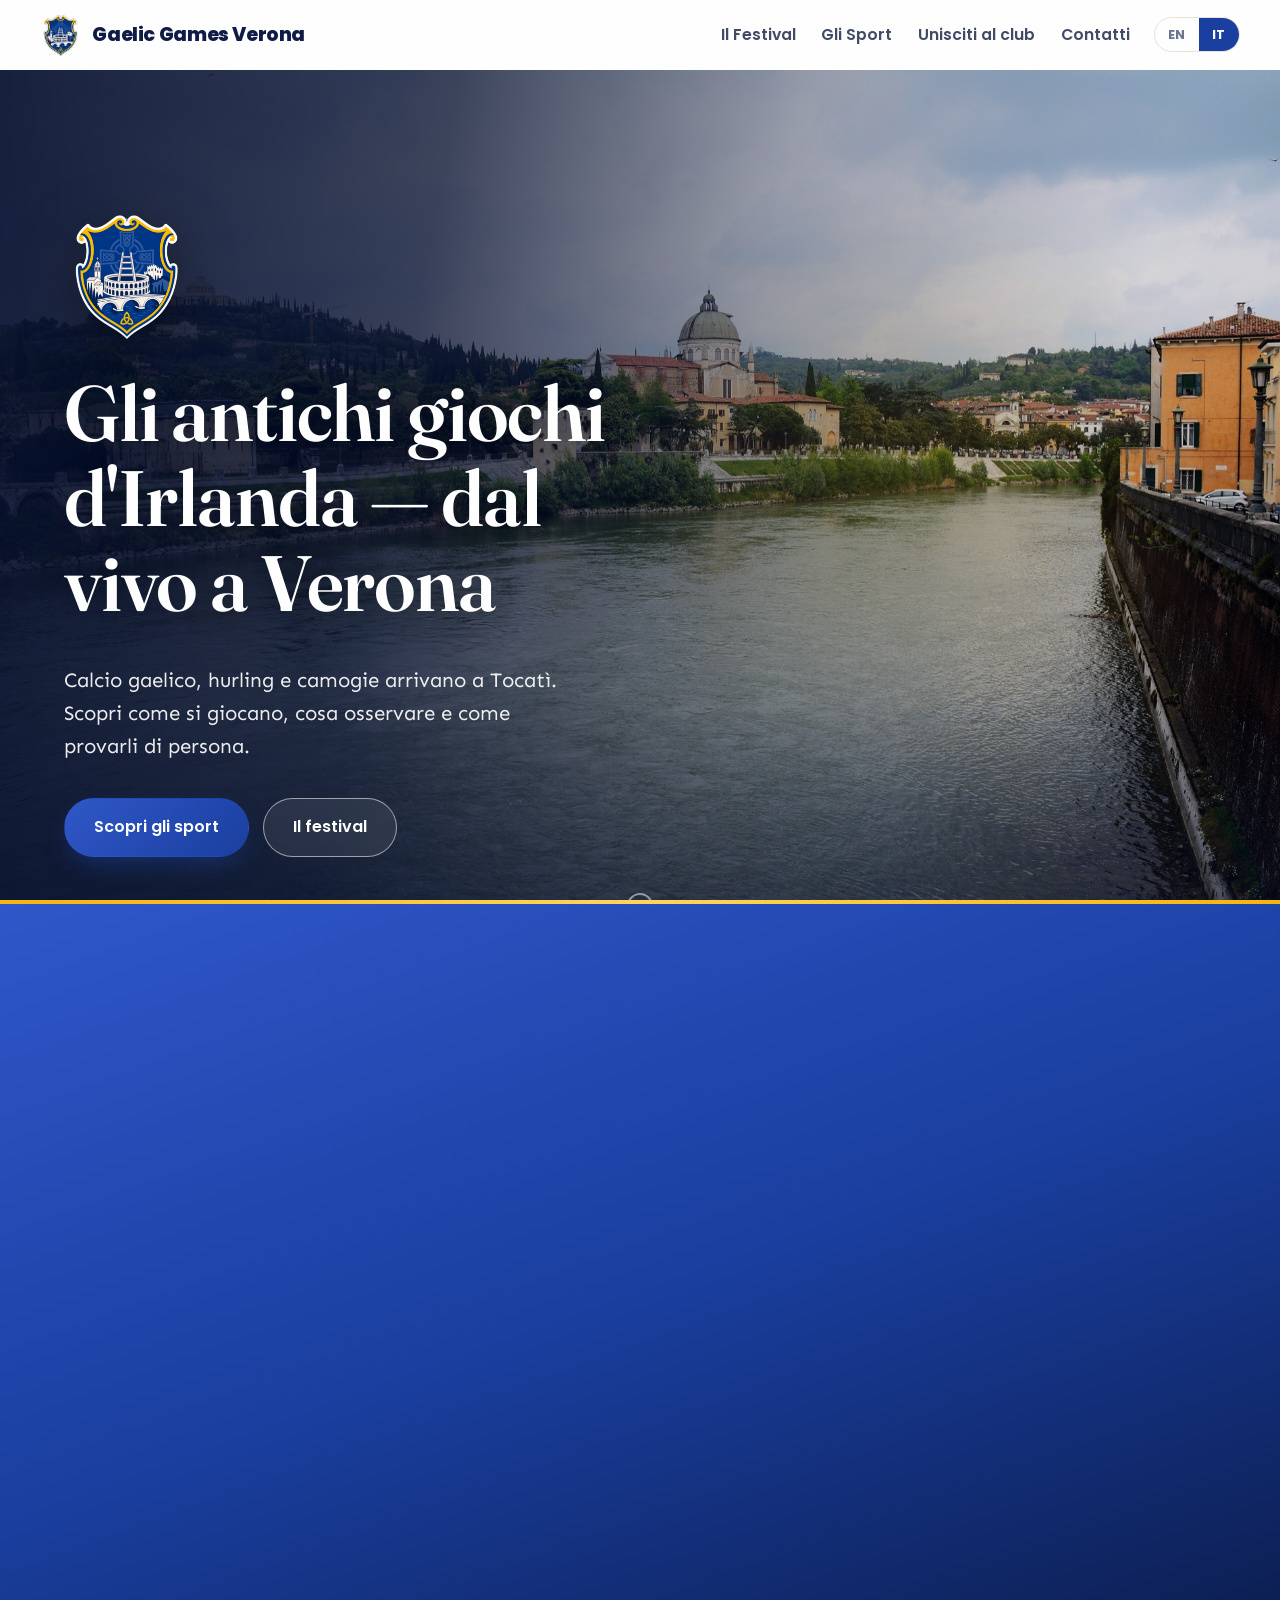
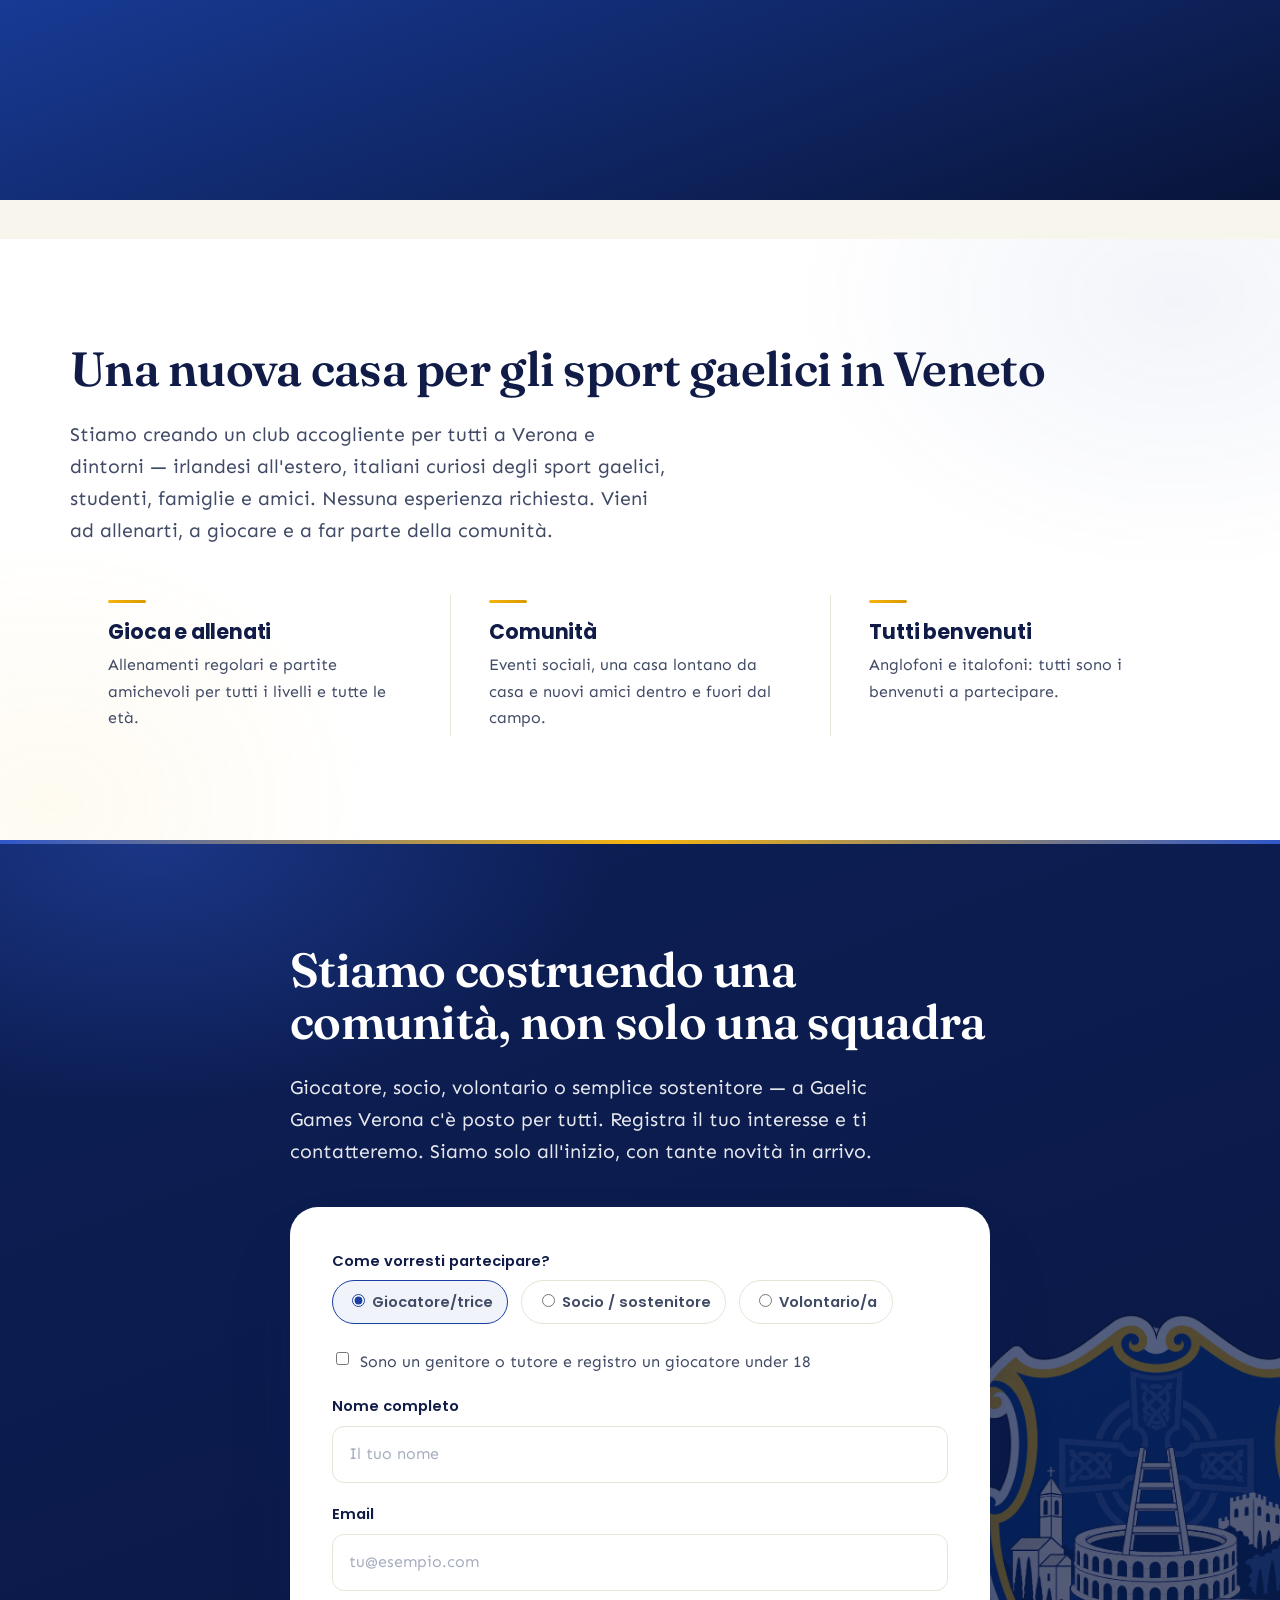
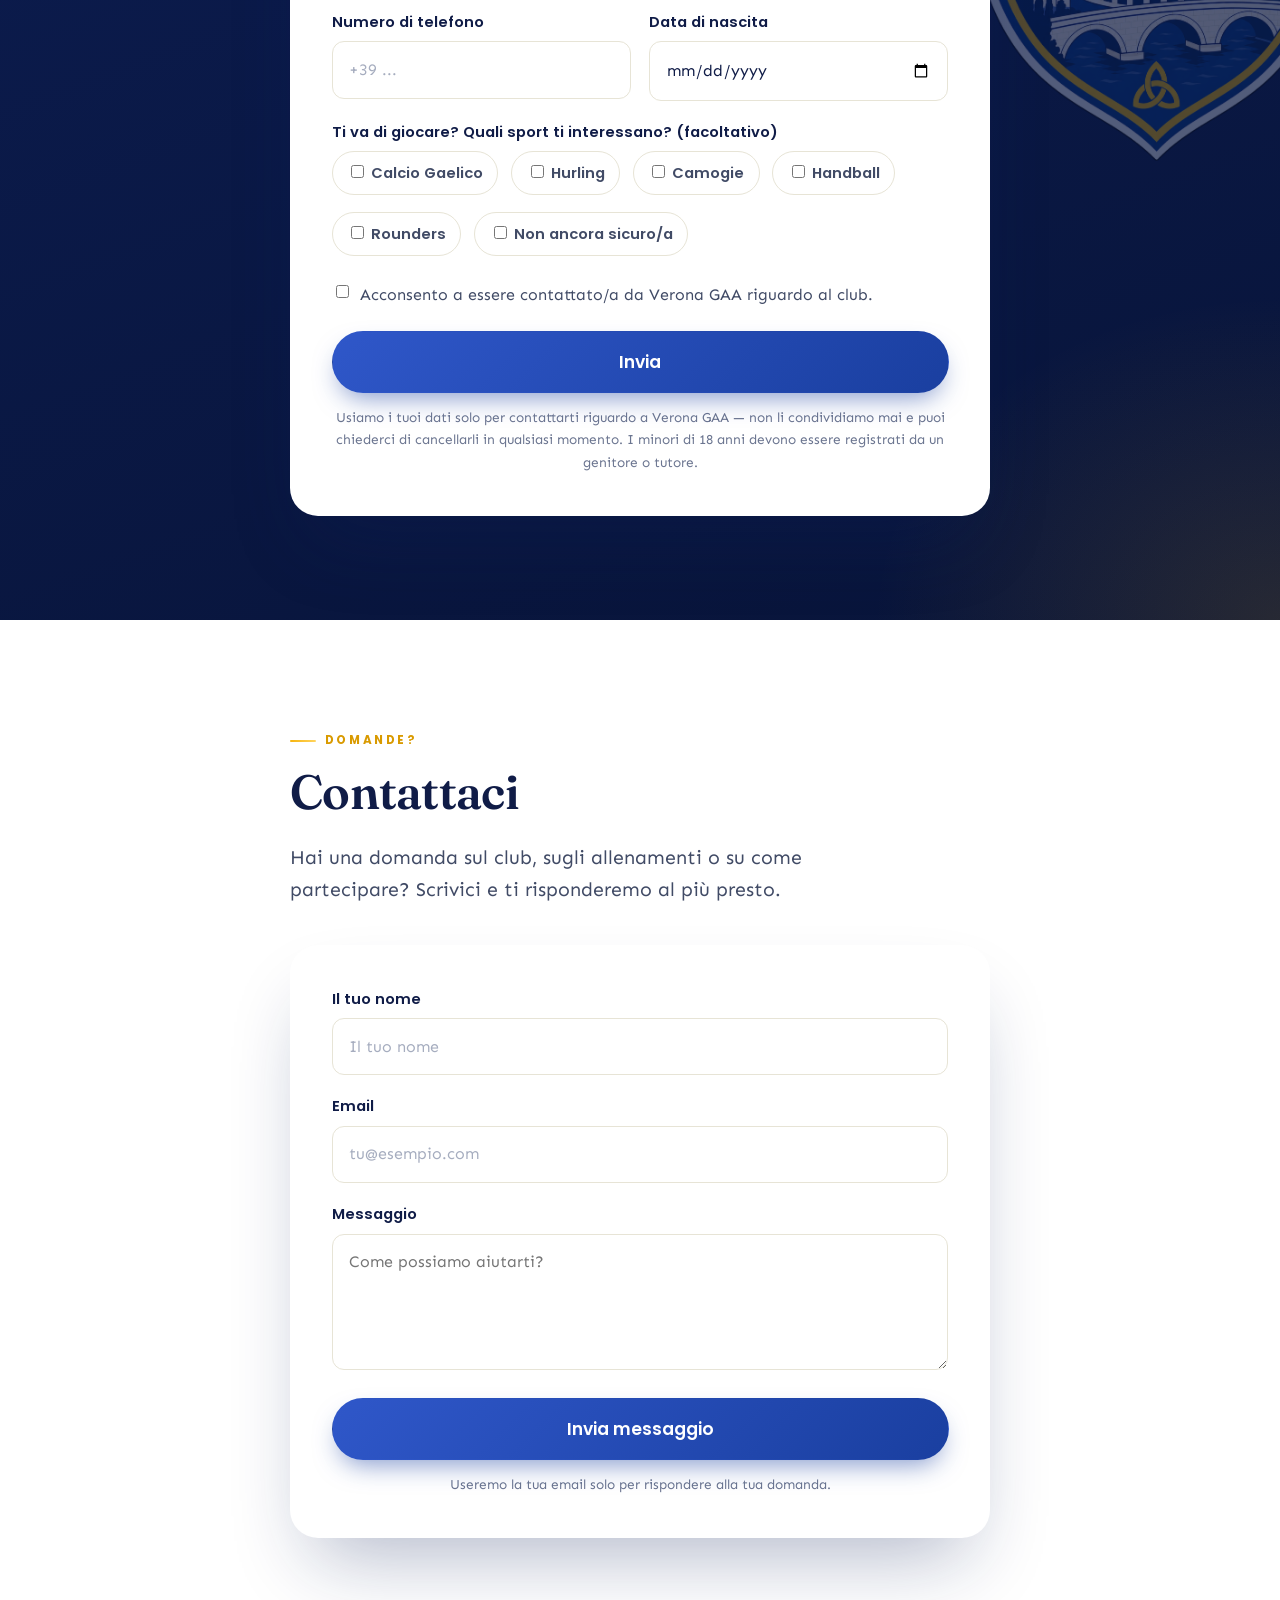
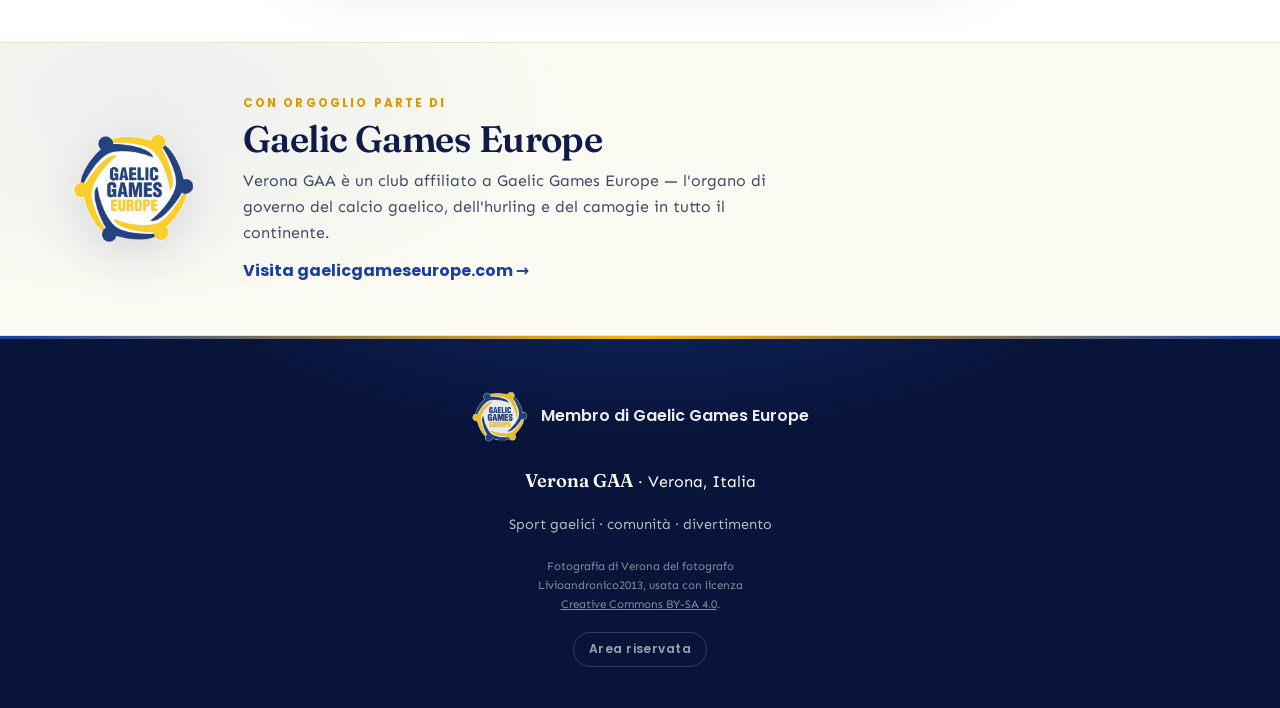
==== commit 00fc09c8: "Dashboard: per-list CSV export; form: add Handball & Rounders sports - Export CSV for all three dash" ====
--- a/index.html
+++ b/index.html
@@ -405,6 +405,8 @@
             <label class="check"><input type="checkbox" name="interest" value="gaelic-football" /> <span data-i18n="form.interest.football">Gaelic Football</span></label>
             <label class="check"><input type="checkbox" name="interest" value="hurling" /> <span data-i18n="form.interest.hurling">Hurling</span></label>
             <label class="check"><input type="checkbox" name="interest" value="camogie" /> <span data-i18n="form.interest.camogie">Camogie</span></label>
+            <label class="check"><input type="checkbox" name="interest" value="handball" /> <span data-i18n="form.interest.handball">Handball</span></label>
+            <label class="check"><input type="checkbox" name="interest" value="rounders" /> <span data-i18n="form.interest.rounders">Rounders</span></label>
             <label class="check"><input type="checkbox" name="interest" value="not-sure" /> <span data-i18n="form.interest.unsure">Not sure yet</span></label>
           </div>
         </div>
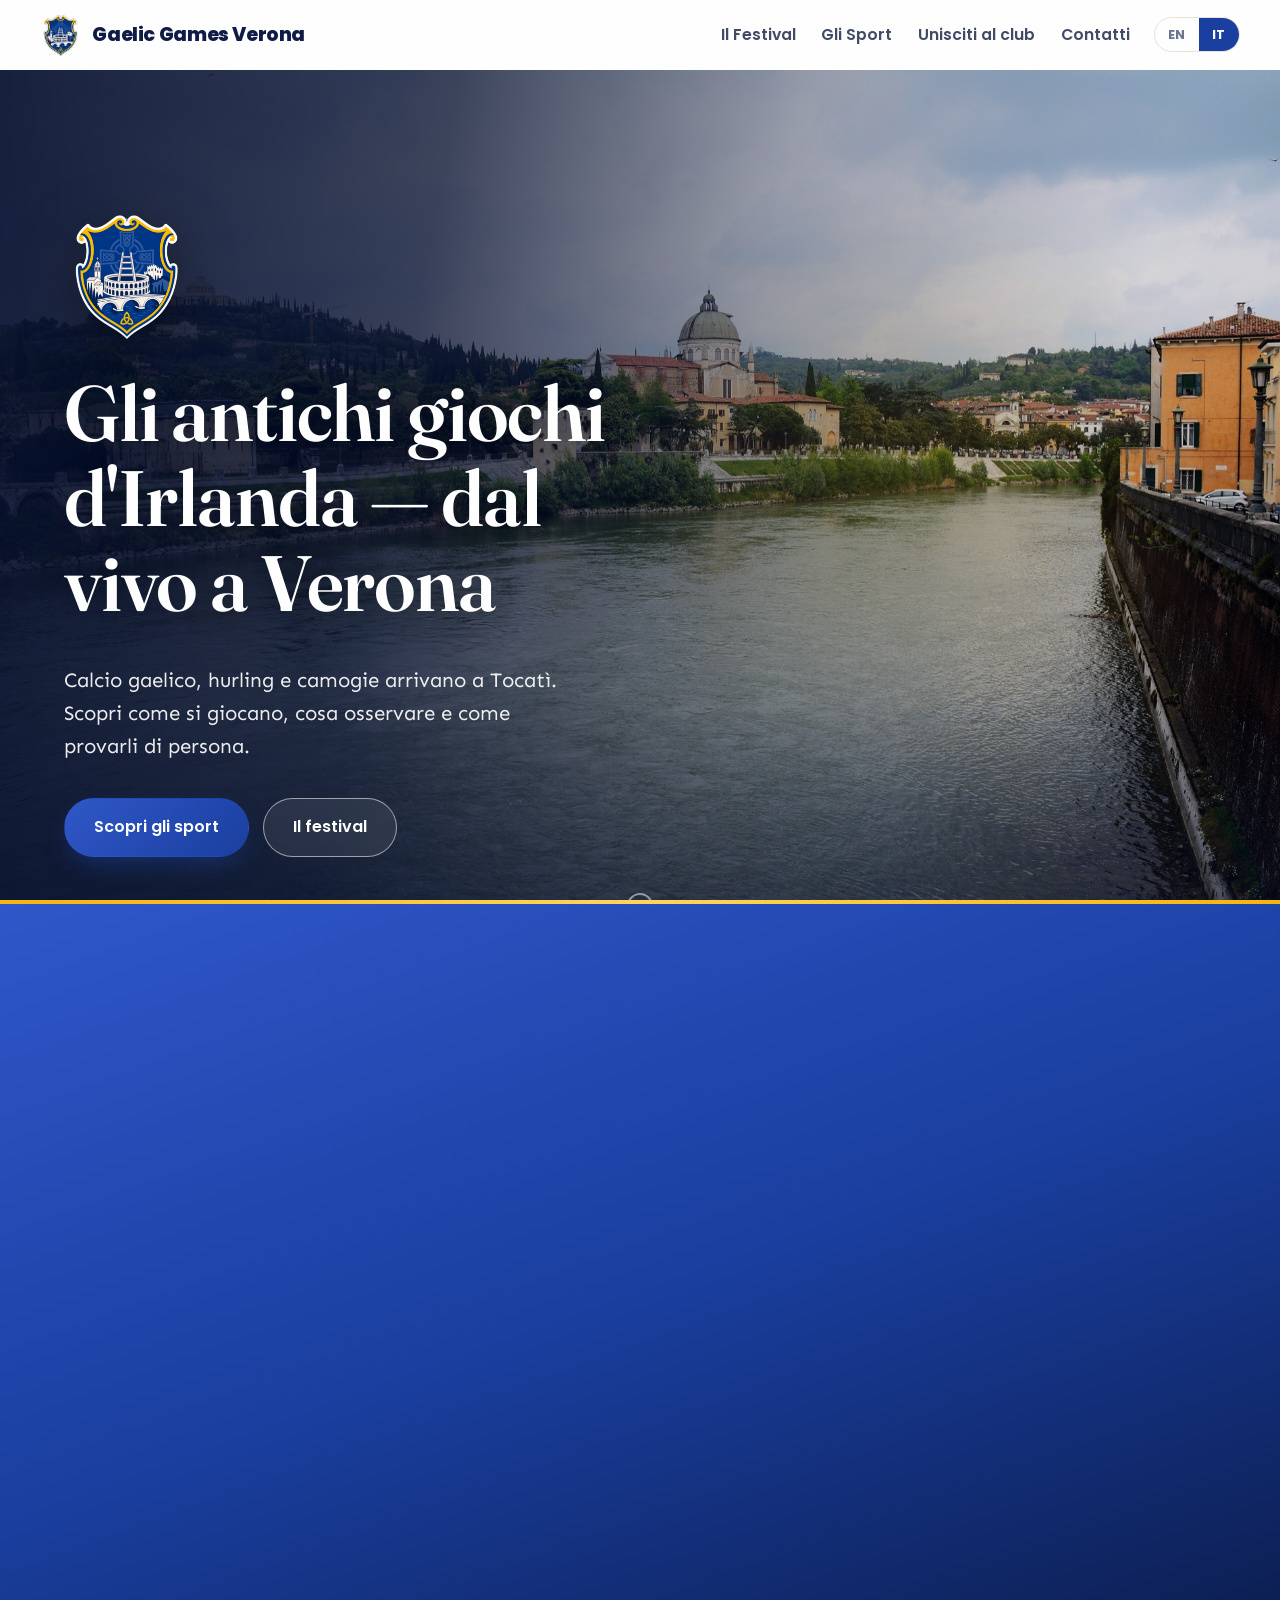
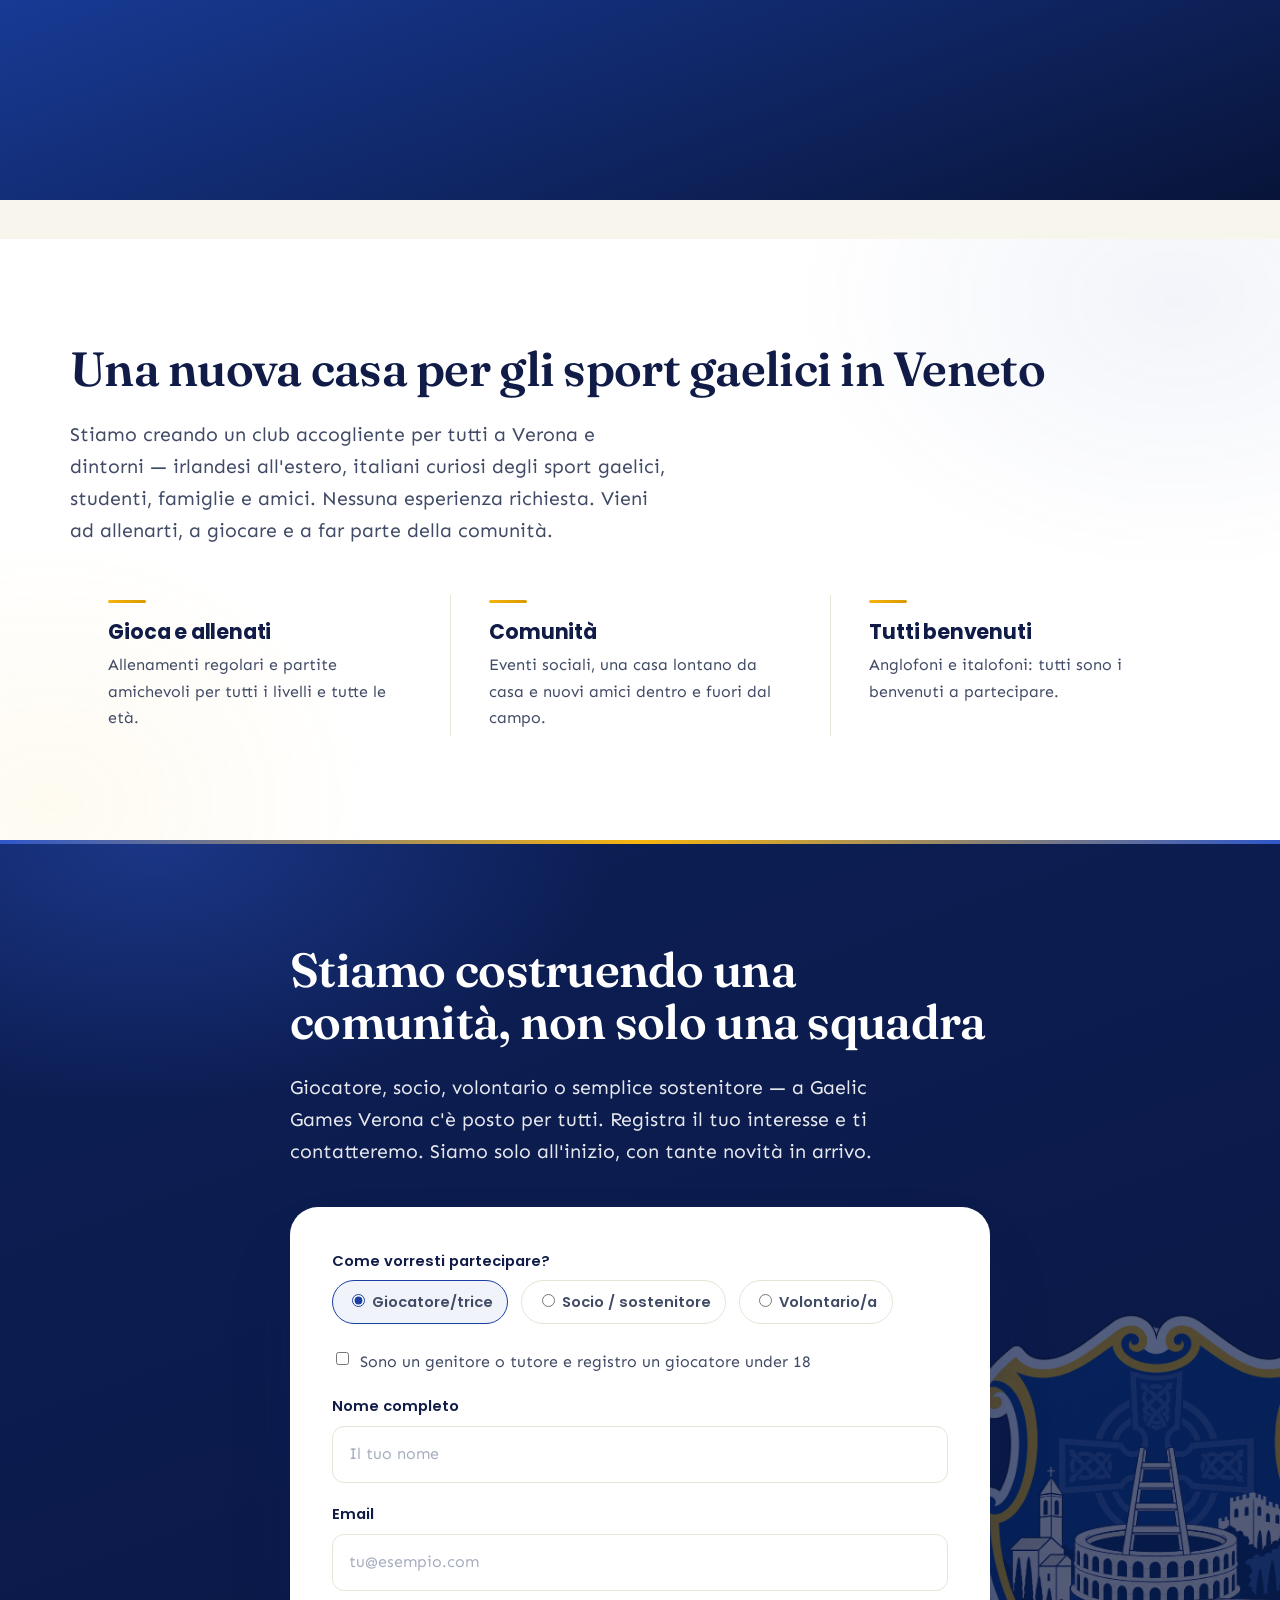
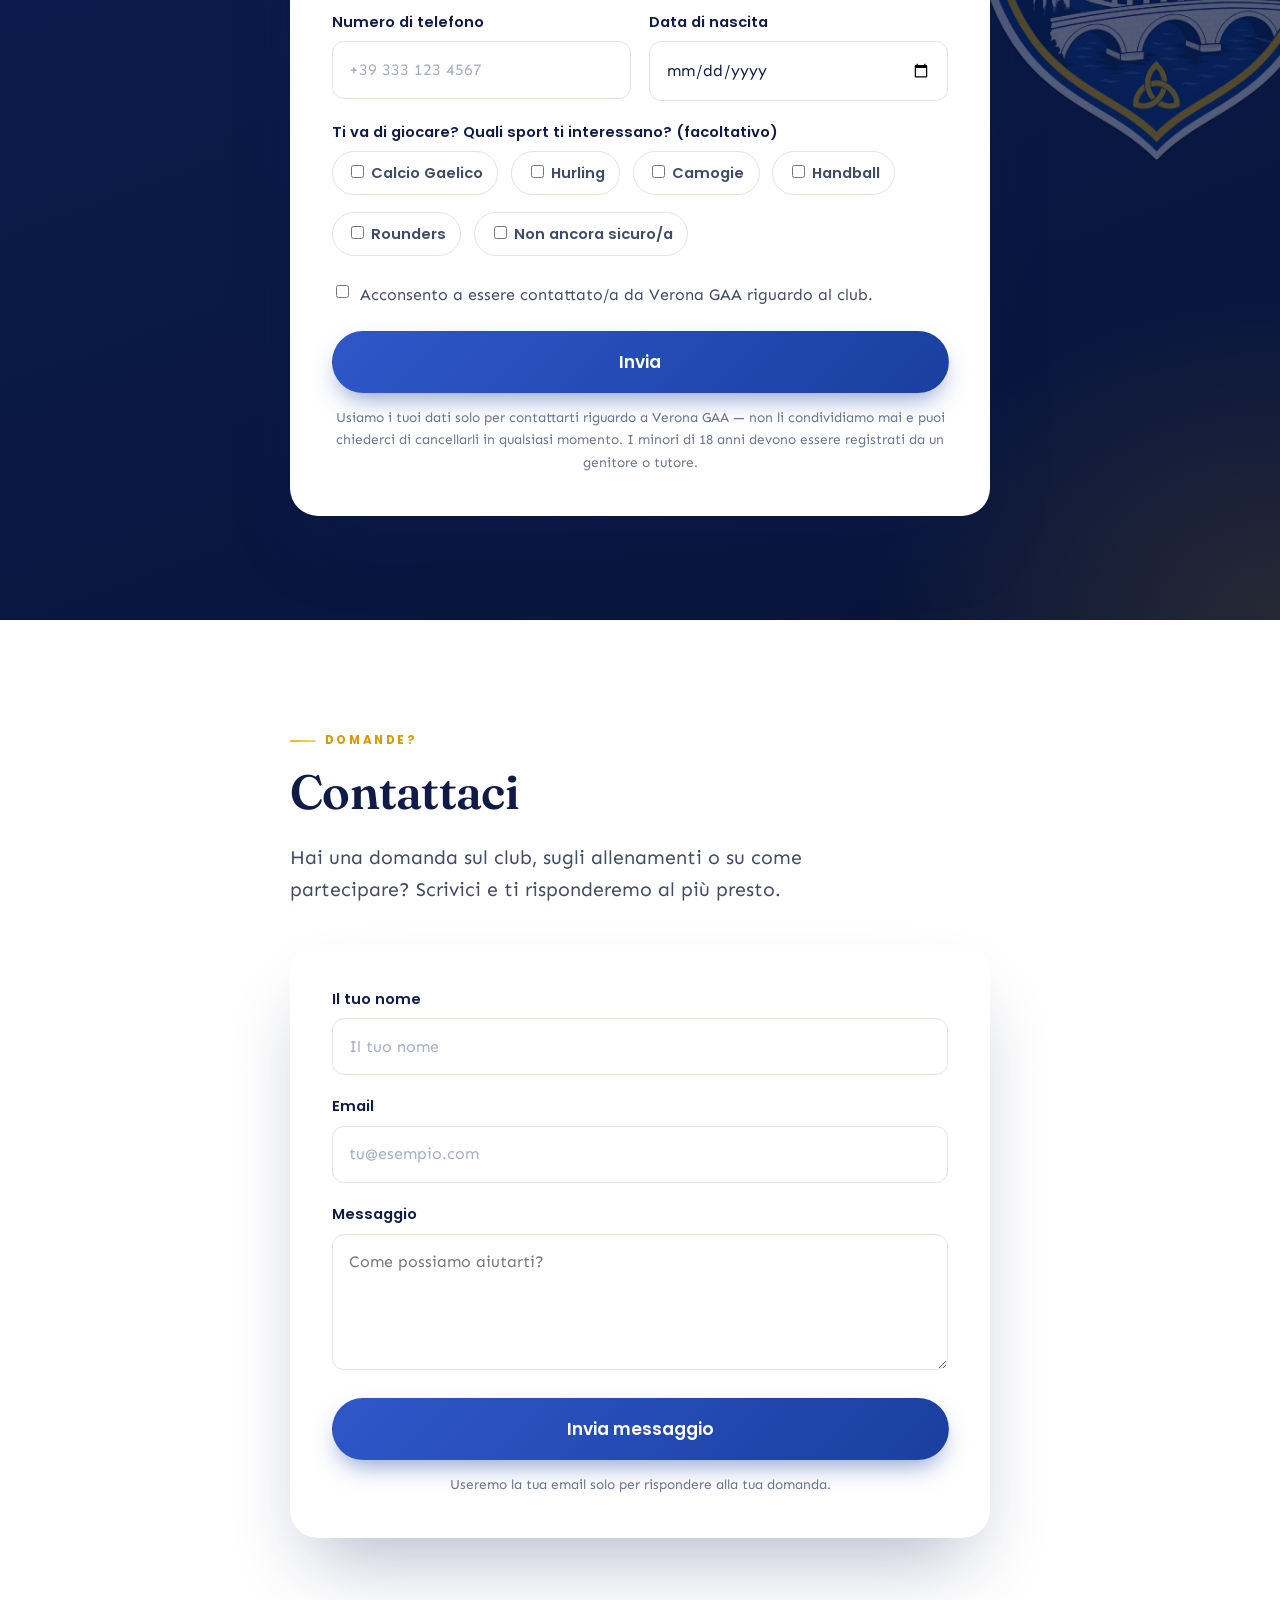
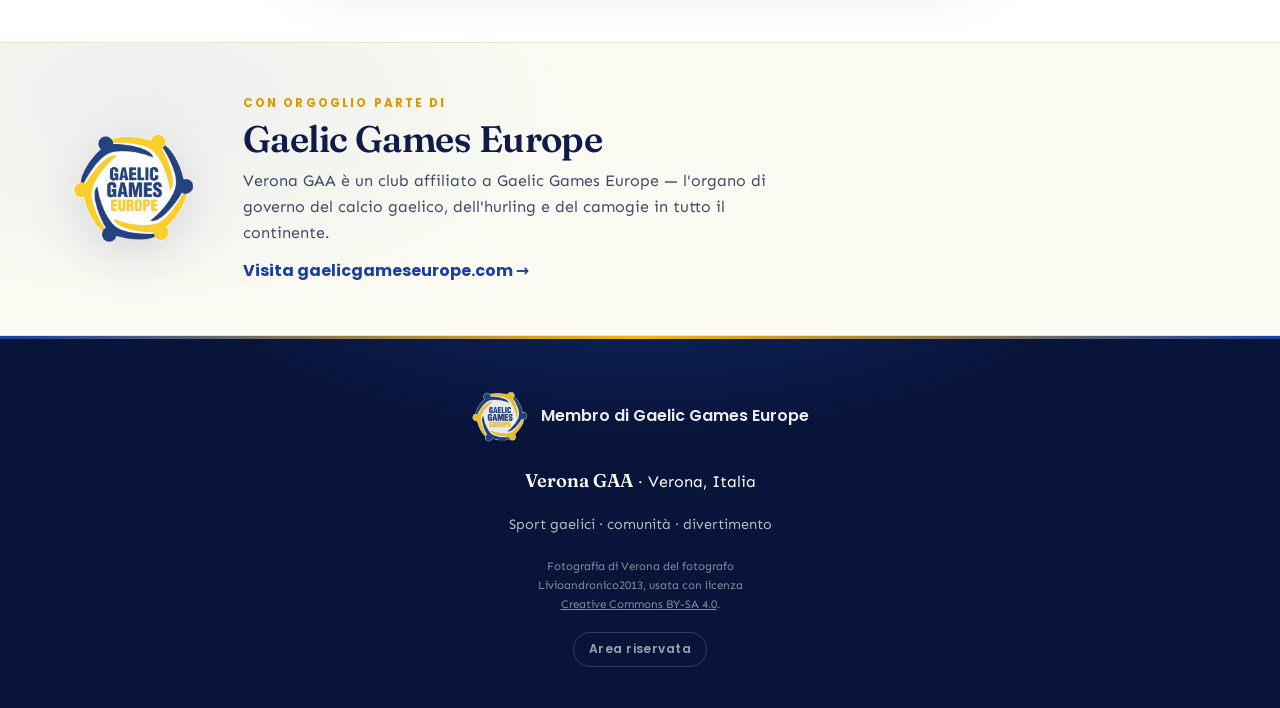
==== commit b3e47998: "Phone placeholder: full Italian example (+39 333 123 4567) Replace the bare "+39 ..." with a clear I" ====
--- a/index.html
+++ b/index.html
@@ -391,7 +391,7 @@
         <div class="field-row">
           <div class="field">
             <label for="phone" data-i18n="form.phone.label">Contact number</label>
-            <input type="tel" id="phone" name="phone" autocomplete="tel" required data-i18n-attr="placeholder" data-i18n="form.phone.ph" placeholder="+39 ..." />
+            <input type="tel" id="phone" name="phone" autocomplete="tel" required data-i18n-attr="placeholder" data-i18n="form.phone.ph" placeholder="+39 333 123 4567" />
           </div>
           <div class="field" id="dob-field">
             <label for="dob" data-i18n="form.dob.label">Date of birth</label>
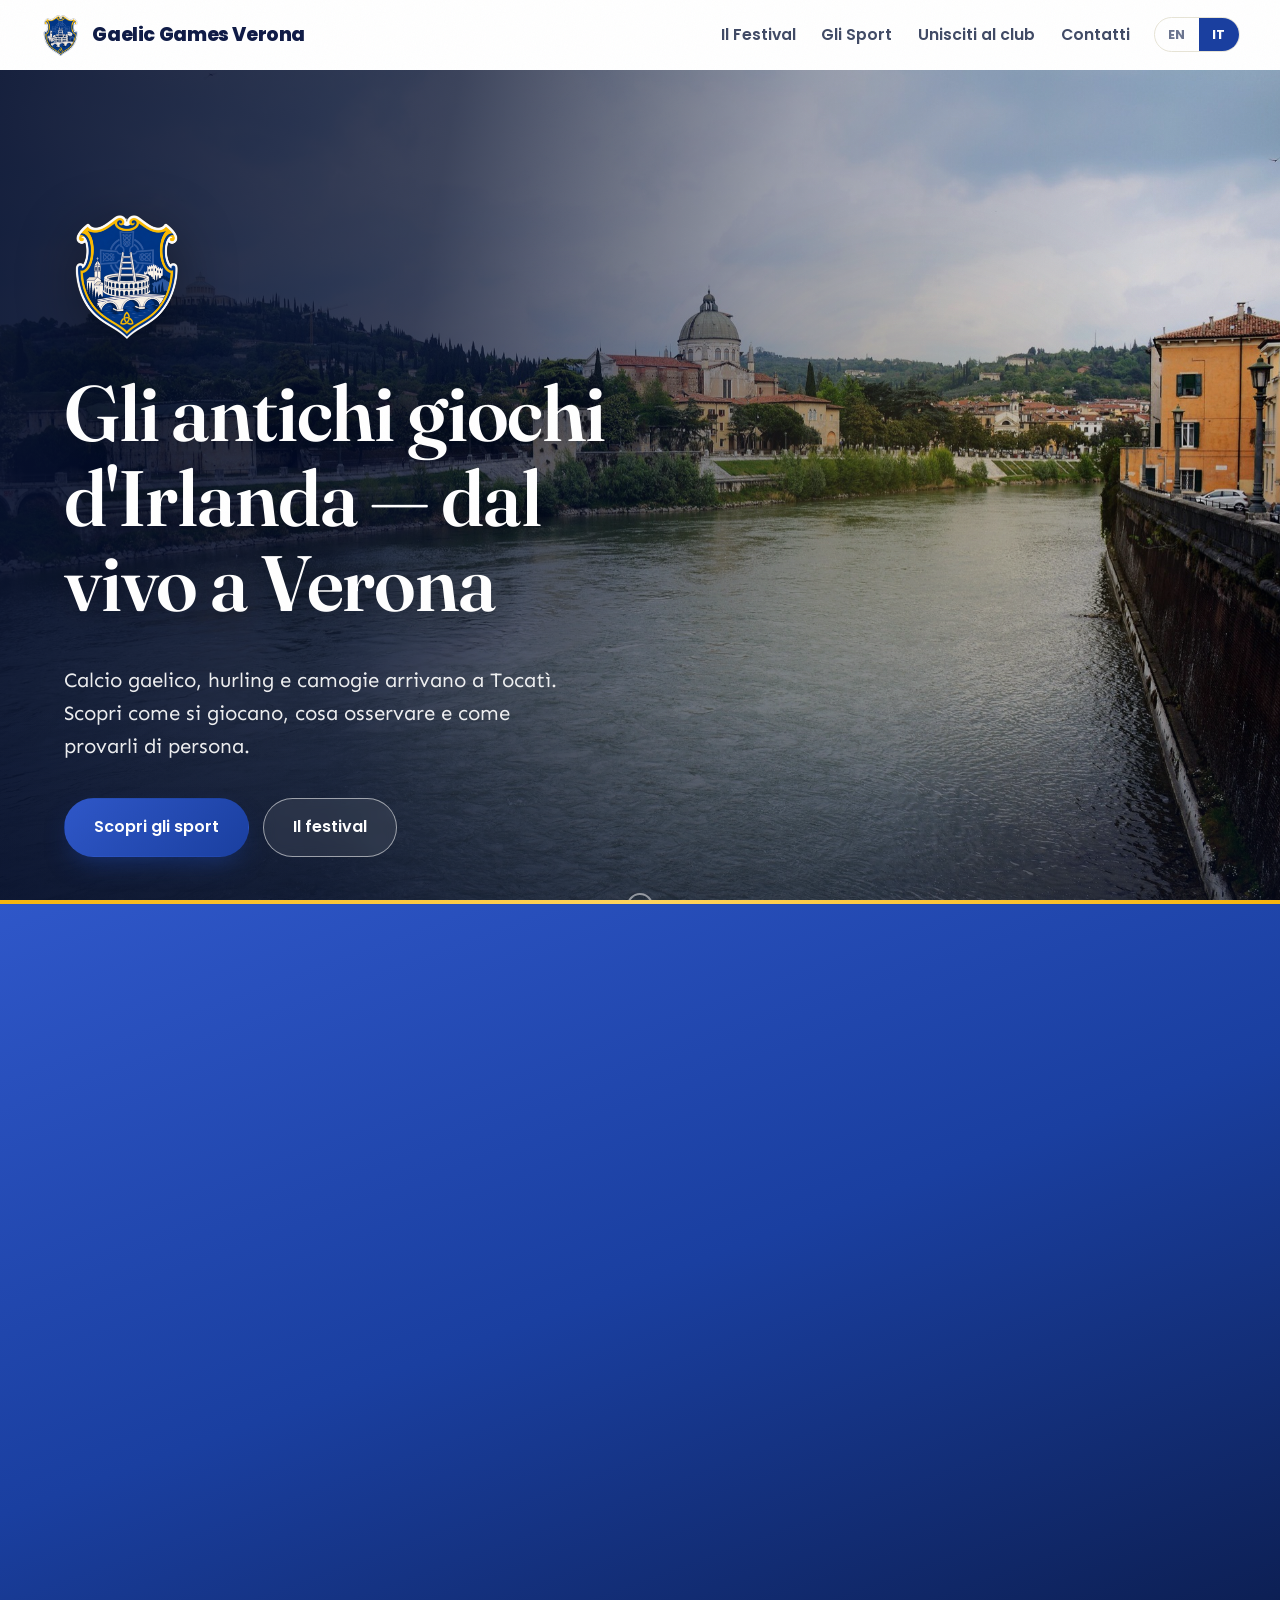
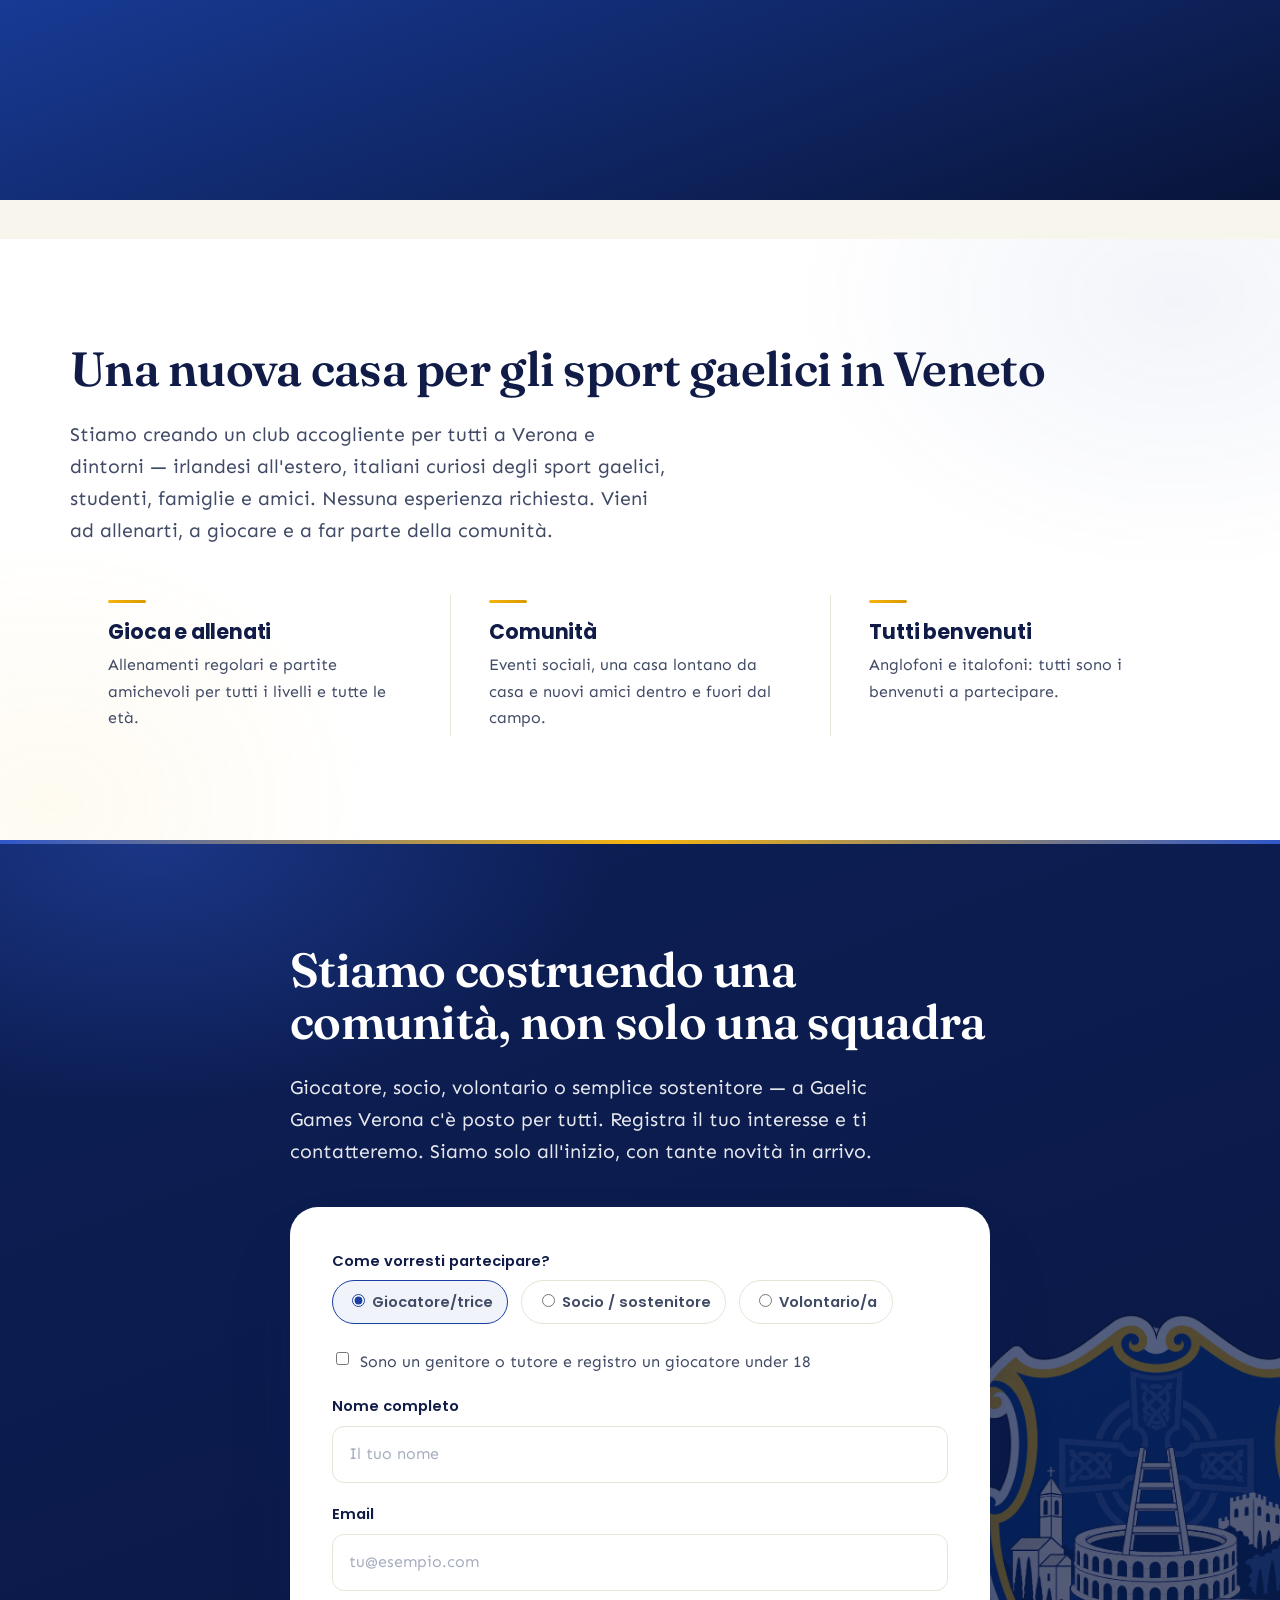
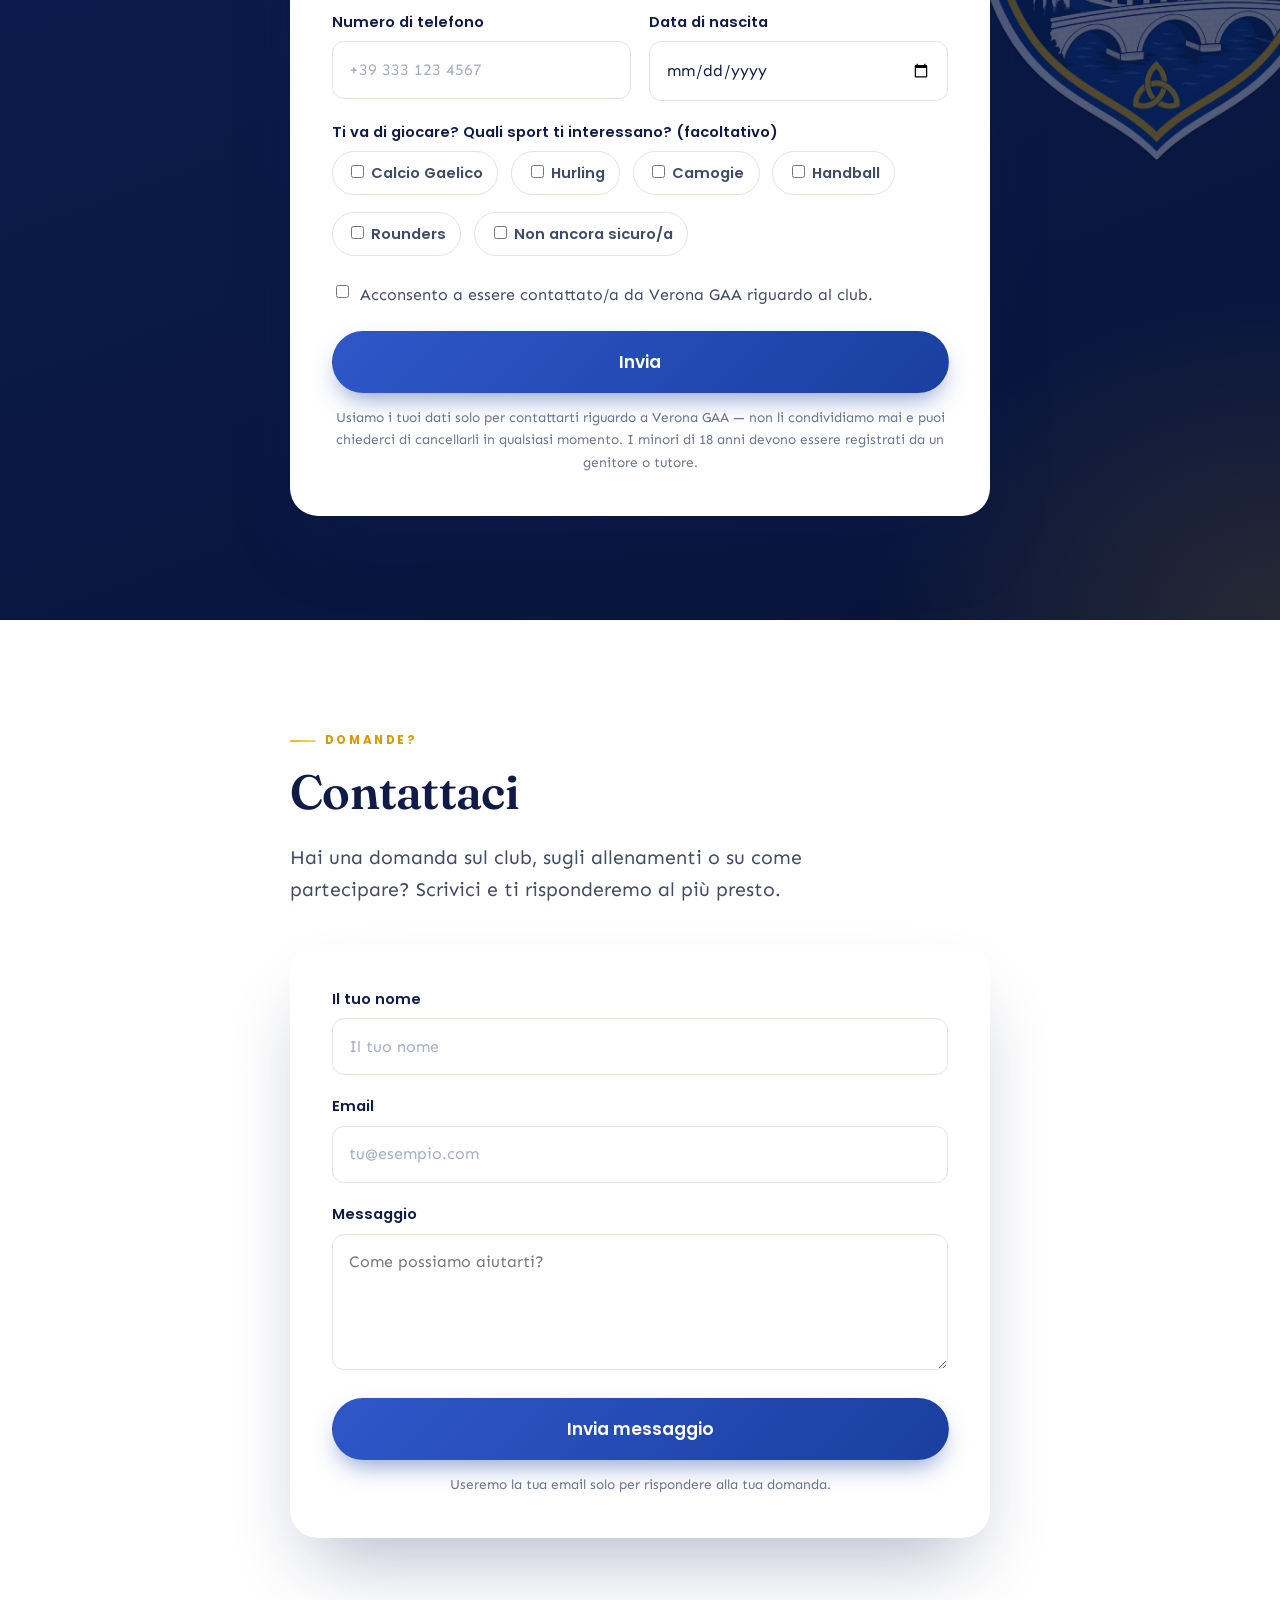
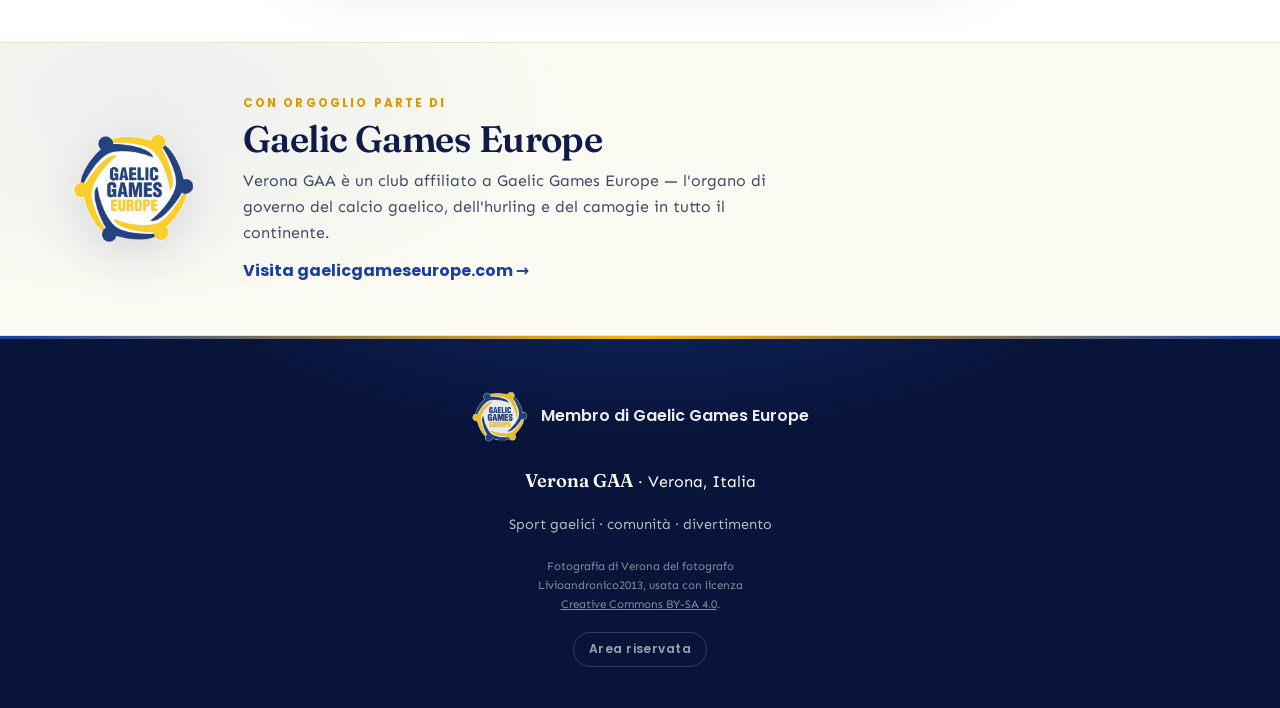
==== commit c8c3168a: "Mobile header: single circular language toggle + circular menu button The wide EN|IT switch was over" ====
--- a/index.html
+++ b/index.html
@@ -30,6 +30,7 @@
       <button type="button" data-lang="en" class="lang-btn is-active" aria-pressed="true">EN</button>
       <button type="button" data-lang="it" class="lang-btn" aria-pressed="false">IT</button>
     </div>
+    <button class="lang-toggle" id="lang-toggle" type="button" aria-label="Change language">IT</button>
   </header>
 
   <!-- ===== Hero ===== -->
--- a/styles.css
+++ b/styles.css
@@ -159,10 +159,11 @@
 
 .nav-toggle {
   display: none; width: 44px; height: 44px; padding: 0;
-  border: 1px solid var(--line); border-radius: 12px; background: #fff; cursor: pointer;
+  border: 1px solid var(--line); border-radius: 50%; background: #fff; cursor: pointer;
   flex-direction: column; align-items: center; justify-content: center; gap: 4px;
 }
-.nav-toggle span { display: block; width: 20px; height: 2px; border-radius: 2px; background: var(--ink); transition: transform .25s var(--ease), opacity .2s var(--ease); }
+.nav-toggle span { display: block; width: 18px; height: 2px; border-radius: 2px; background: var(--ink); transition: transform .25s var(--ease), opacity .2s var(--ease); }
+.lang-toggle { display: none; }
 .site-header.nav-open .nav-toggle span:nth-child(1) { transform: translateY(6px) rotate(45deg); }
 .site-header.nav-open .nav-toggle span:nth-child(2) { opacity: 0; }
 .site-header.nav-open .nav-toggle span:nth-child(3) { transform: translateY(-6px) rotate(-45deg); }
@@ -743,16 +744,23 @@
 
   /* ---- Mobile-only header + hero treatment ---- */
   /* Inverted (dark) header with white text + larger crest */
-  .site-header { background: rgba(8,20,57,.85); border-bottom-color: rgba(255,255,255,.14); }
+  .site-header { background: rgba(8,20,57,.85); border-bottom-color: rgba(255,255,255,.14); gap: .55rem; }
   .site-header.is-stuck { background: rgba(8,20,57,.94); box-shadow: 0 6px 20px rgba(0,0,0,.3); }
   .brand-name { color: #fff; }
   .brand-crest { height: 56px; }
   .site-header.is-stuck .brand-crest { height: 46px; }
-  .nav-toggle { background: rgba(255,255,255,.12); border-color: rgba(255,255,255,.28); }
+  .nav-toggle { background: rgba(255,255,255,.1); border-color: rgba(255,255,255,.32); }
   .nav-toggle span { background: #fff; }
-  .lang-switch { background: rgba(255,255,255,.10); border-color: rgba(255,255,255,.30); }
-  .lang-btn { color: rgba(255,255,255,.8); }
-  .lang-btn:hover { color: #fff; }
+  /* Replace the wide EN|IT switch with a single circular language button */
+  .lang-switch { display: none; }
+  .lang-toggle {
+    display: inline-flex; align-items: center; justify-content: center;
+    width: 44px; height: 44px; border-radius: 50%;
+    background: rgba(255,255,255,.1); border: 1px solid rgba(255,255,255,.32); color: #fff;
+    font-family: var(--font-head); font-weight: 700; font-size: .78rem; letter-spacing: .03em; cursor: pointer;
+    transition: background .2s;
+  }
+  .lang-toggle:hover { background: rgba(255,255,255,.18); }
 
   /* Trim hero: restrained headline so the PHOTO is the hero, not the text */
   .hero h1 { font-size: clamp(1.35rem, 5.4vw, 1.8rem); line-height: 1.14; text-align: left; margin-bottom: 1.3rem; }
